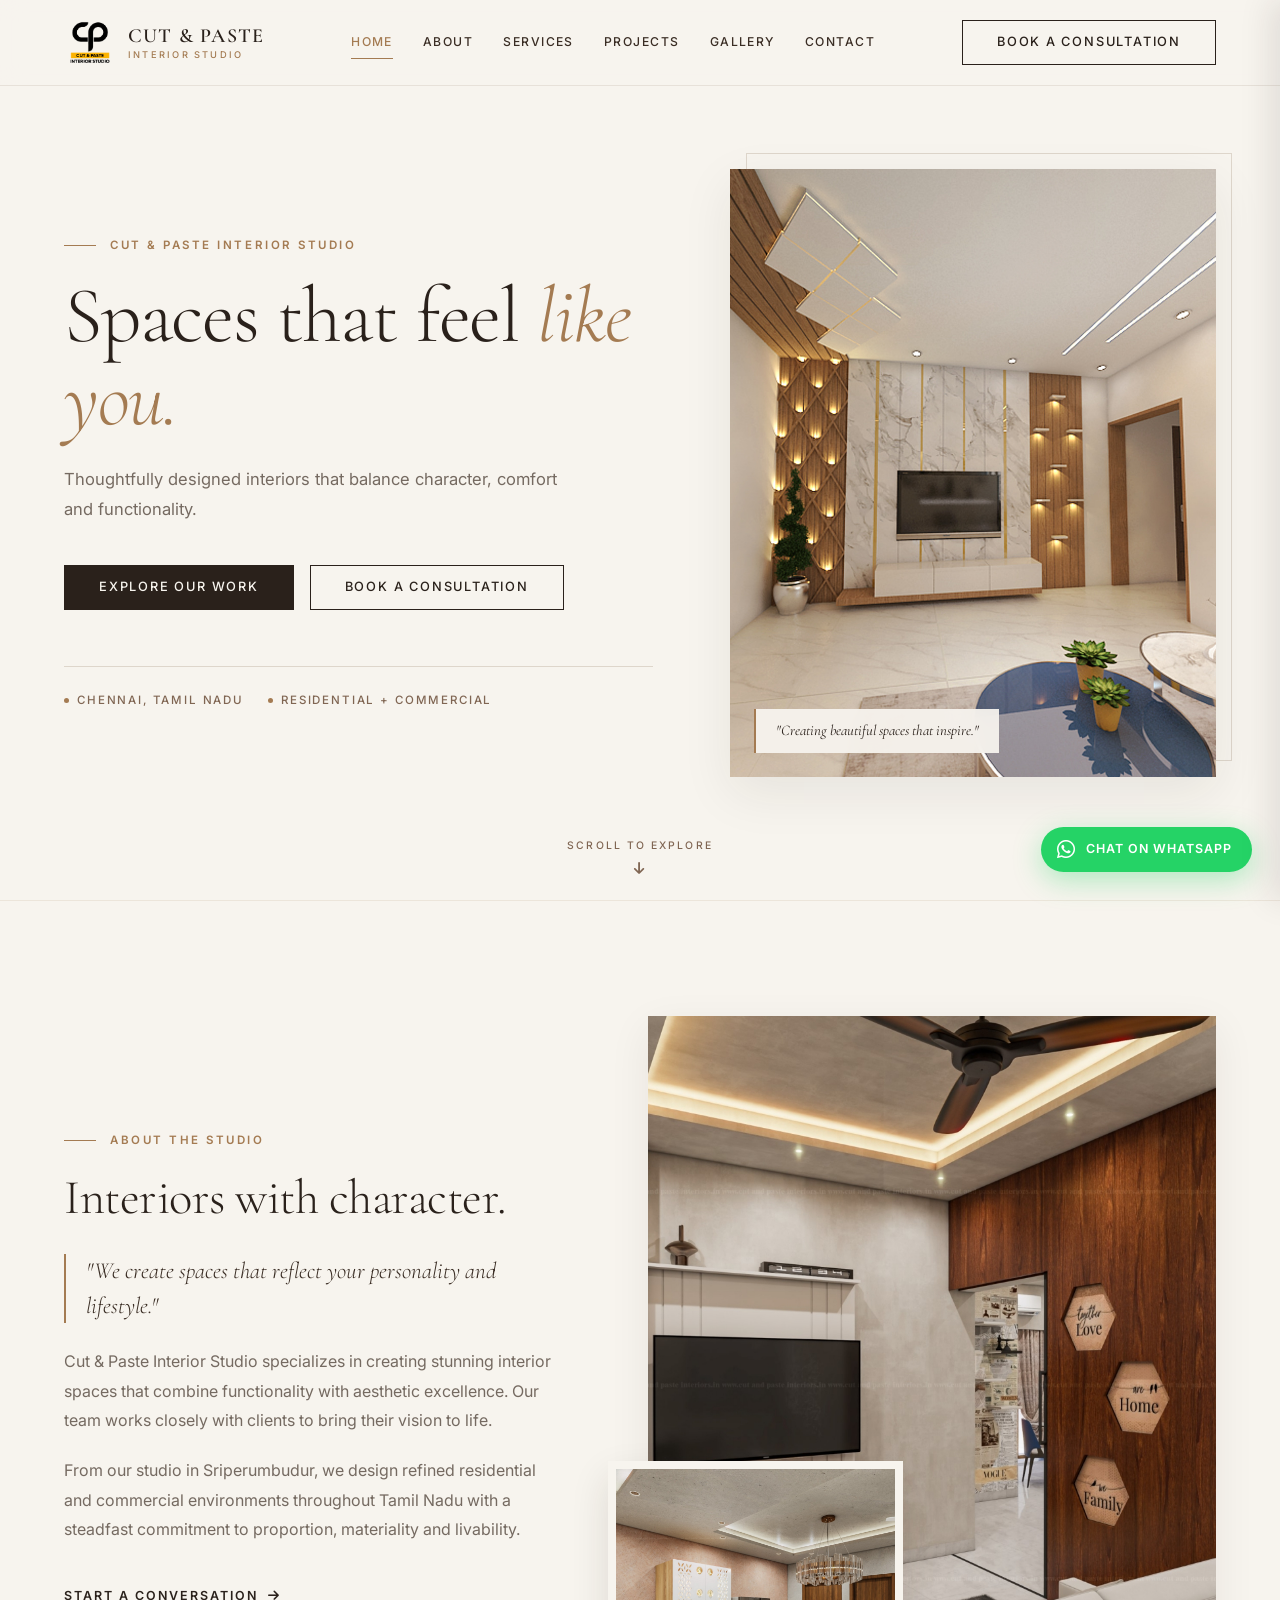
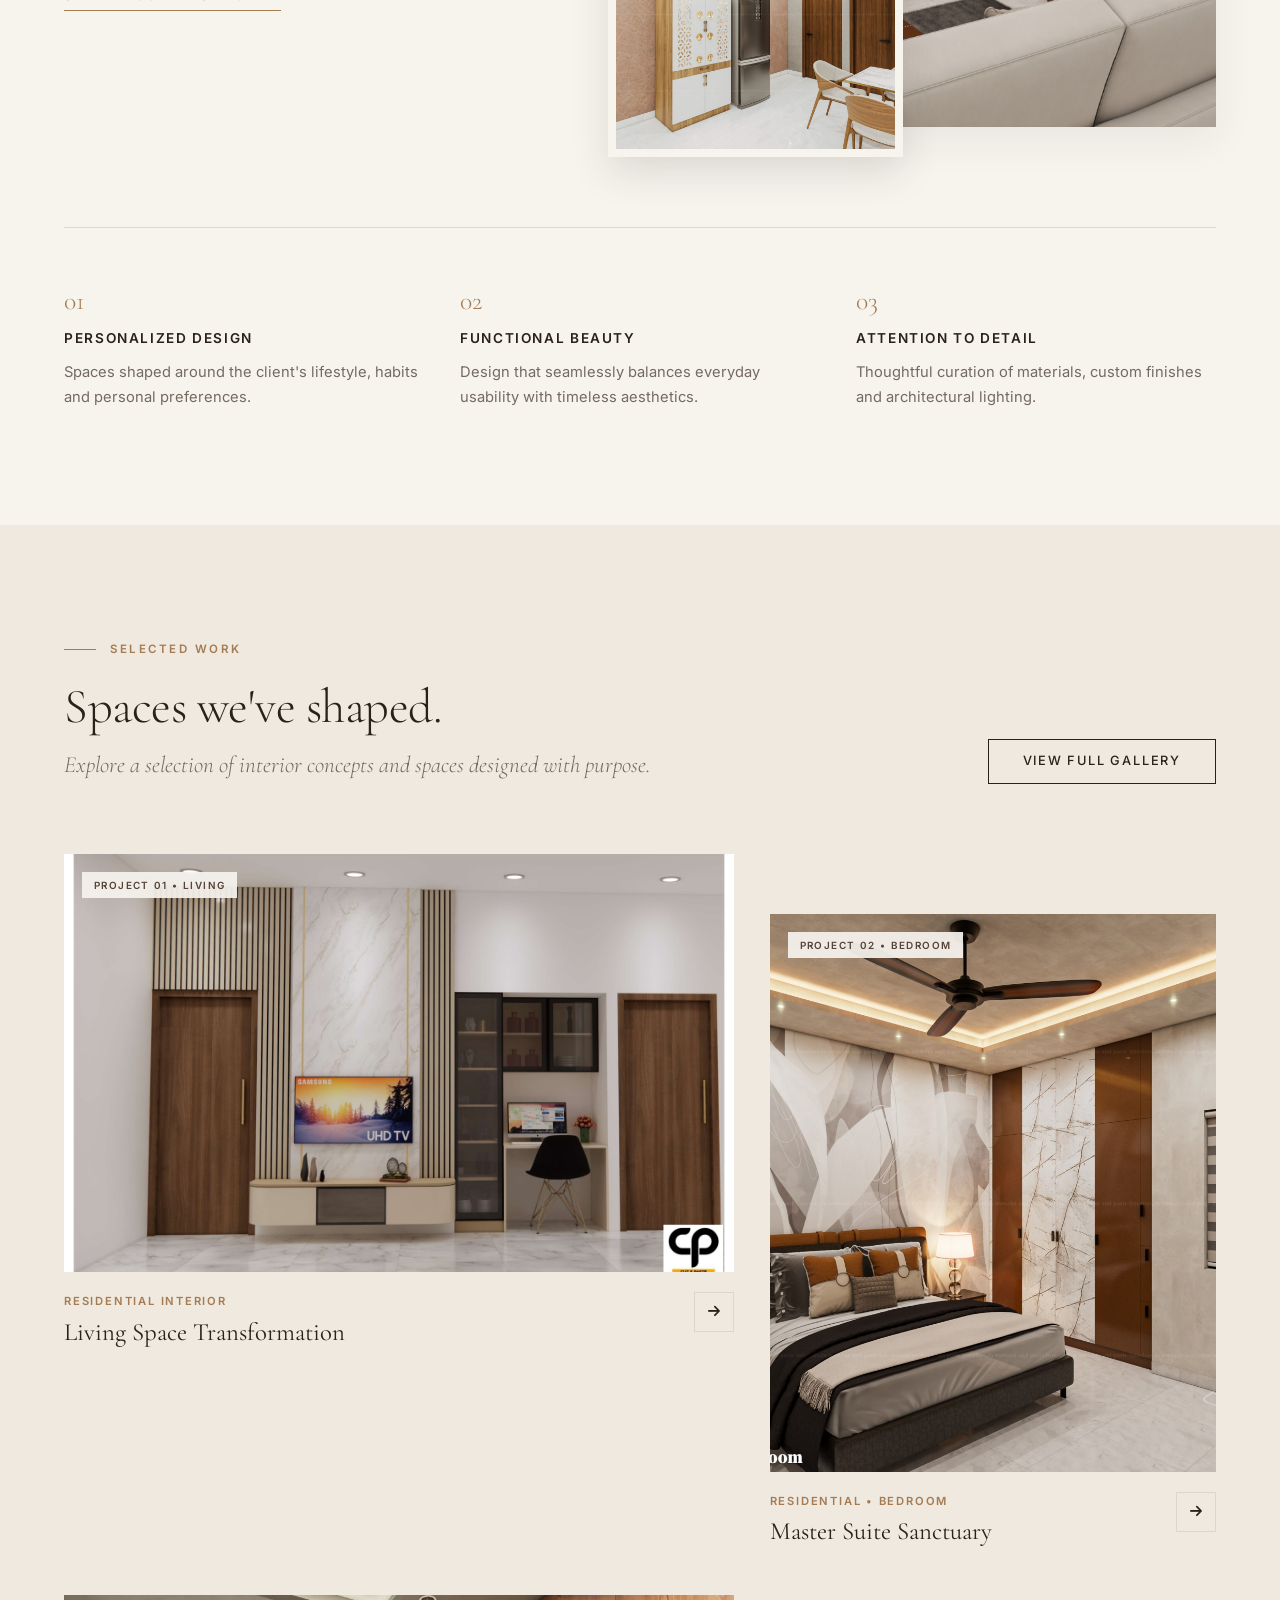
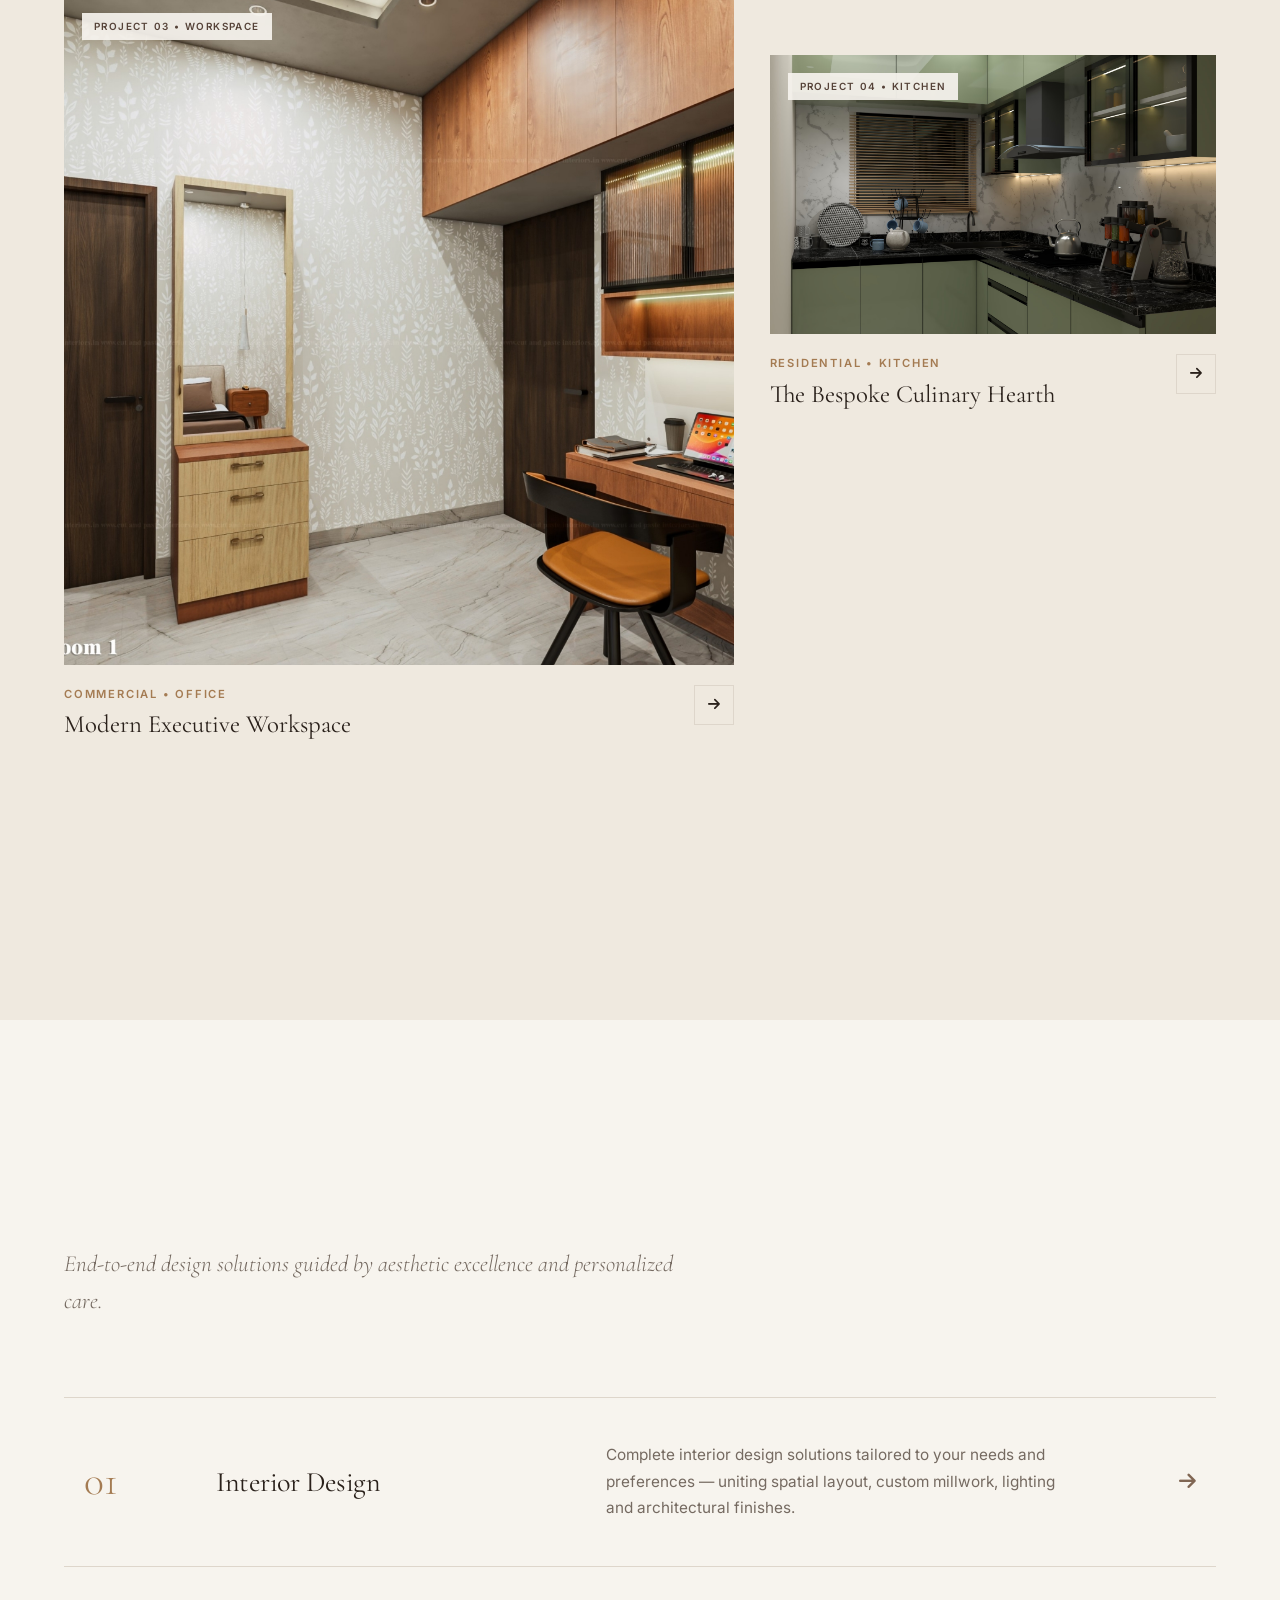
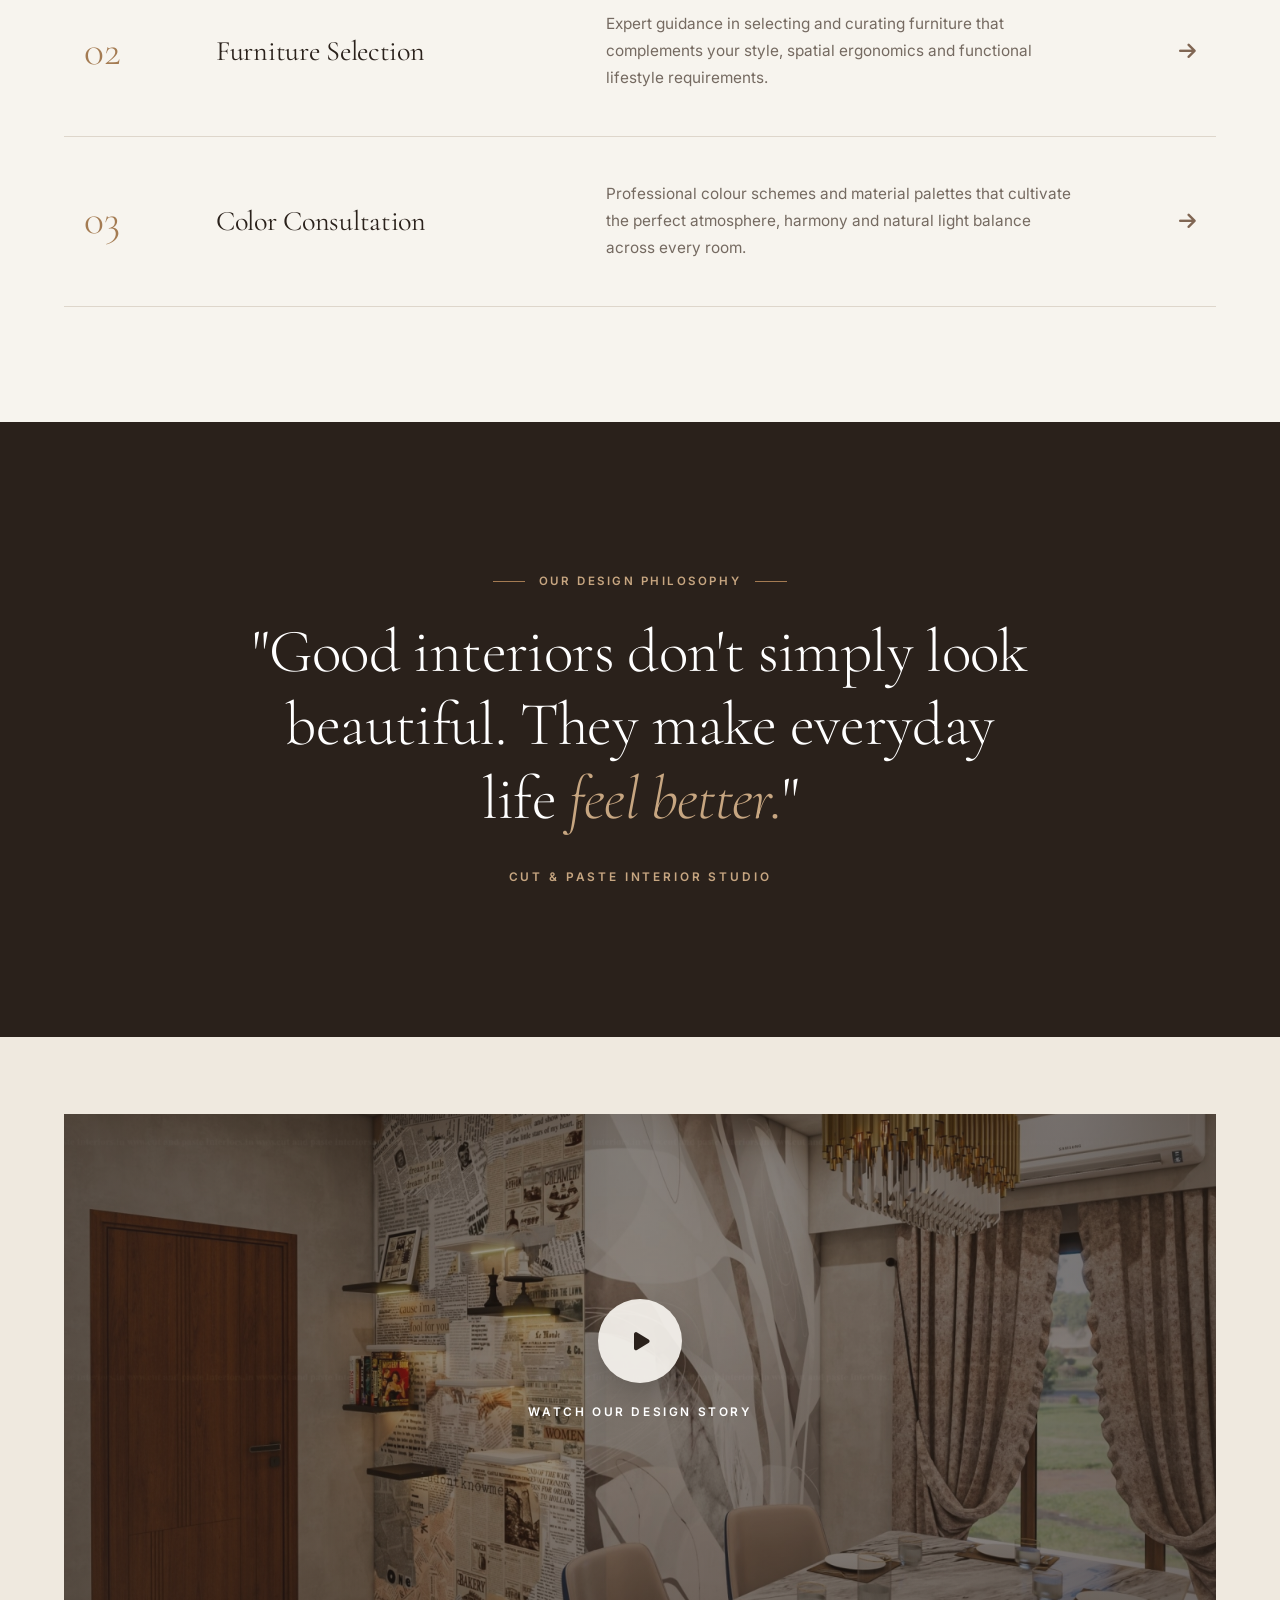
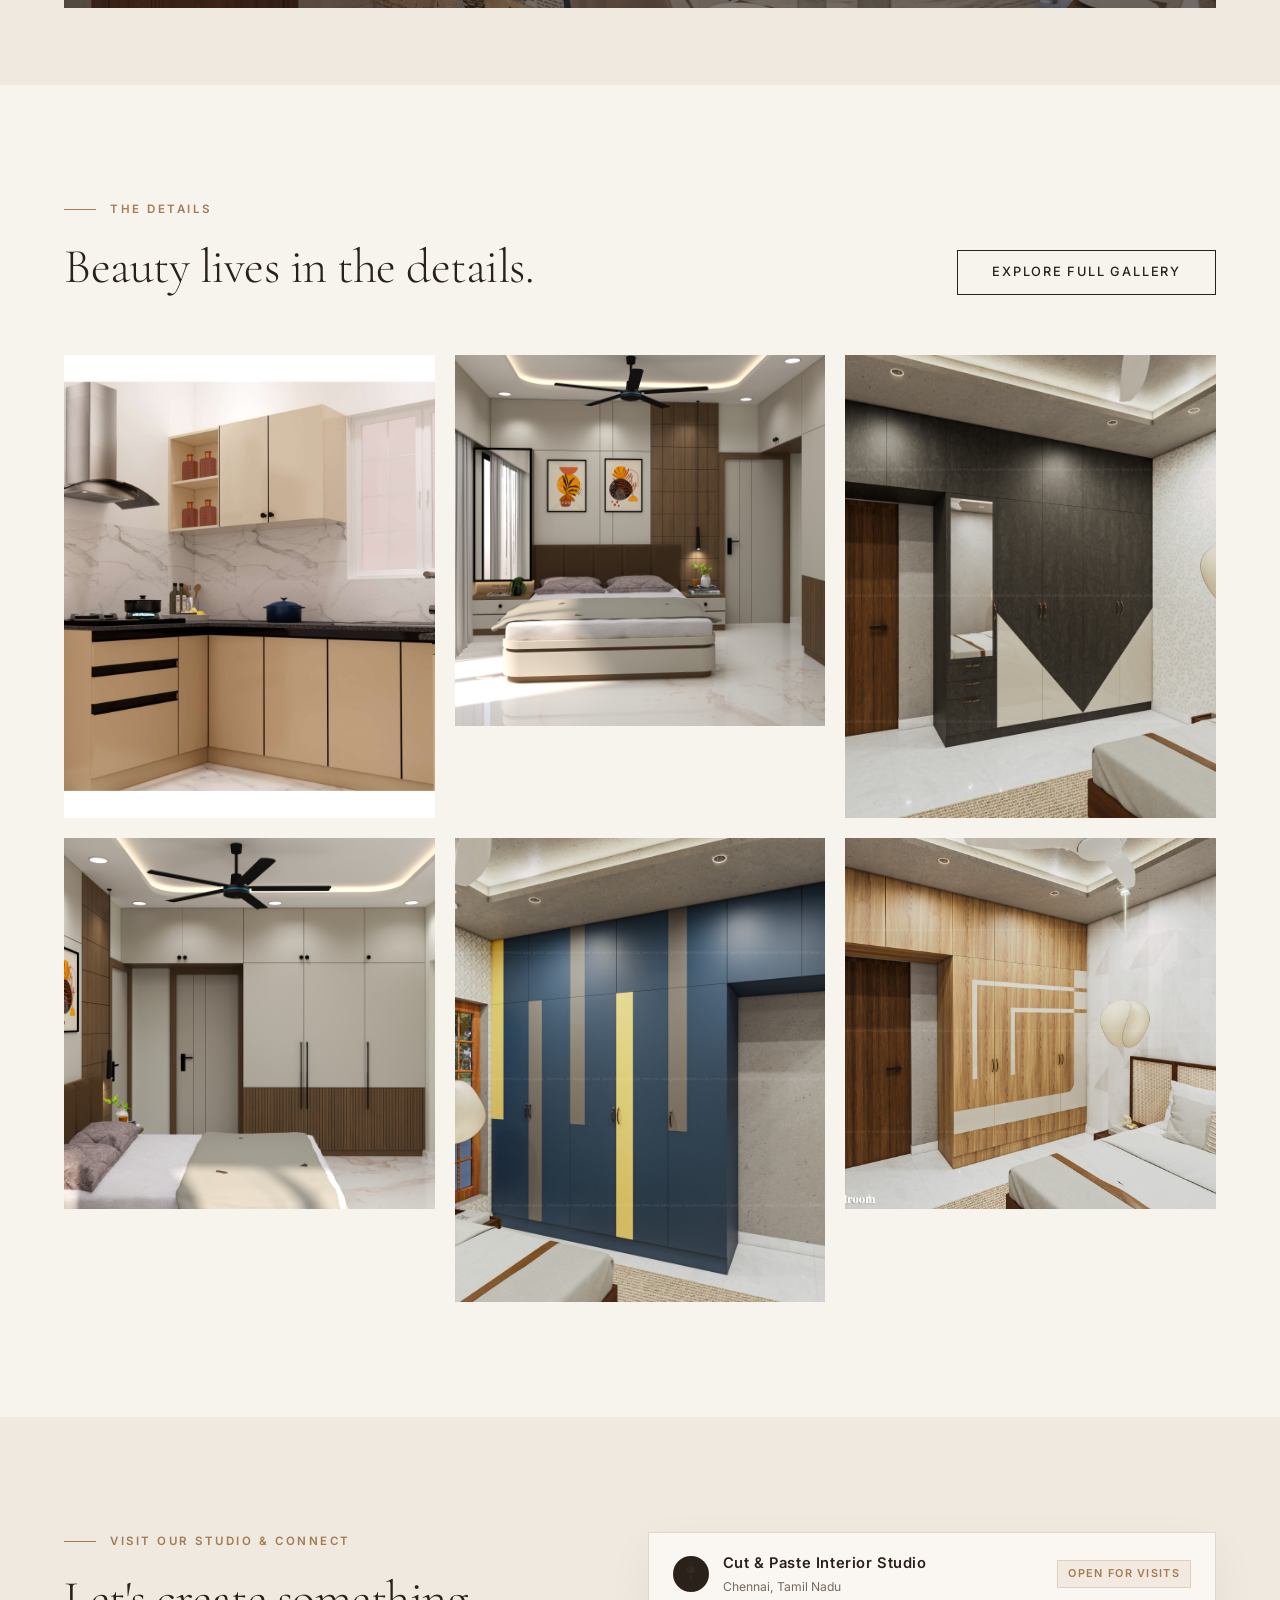
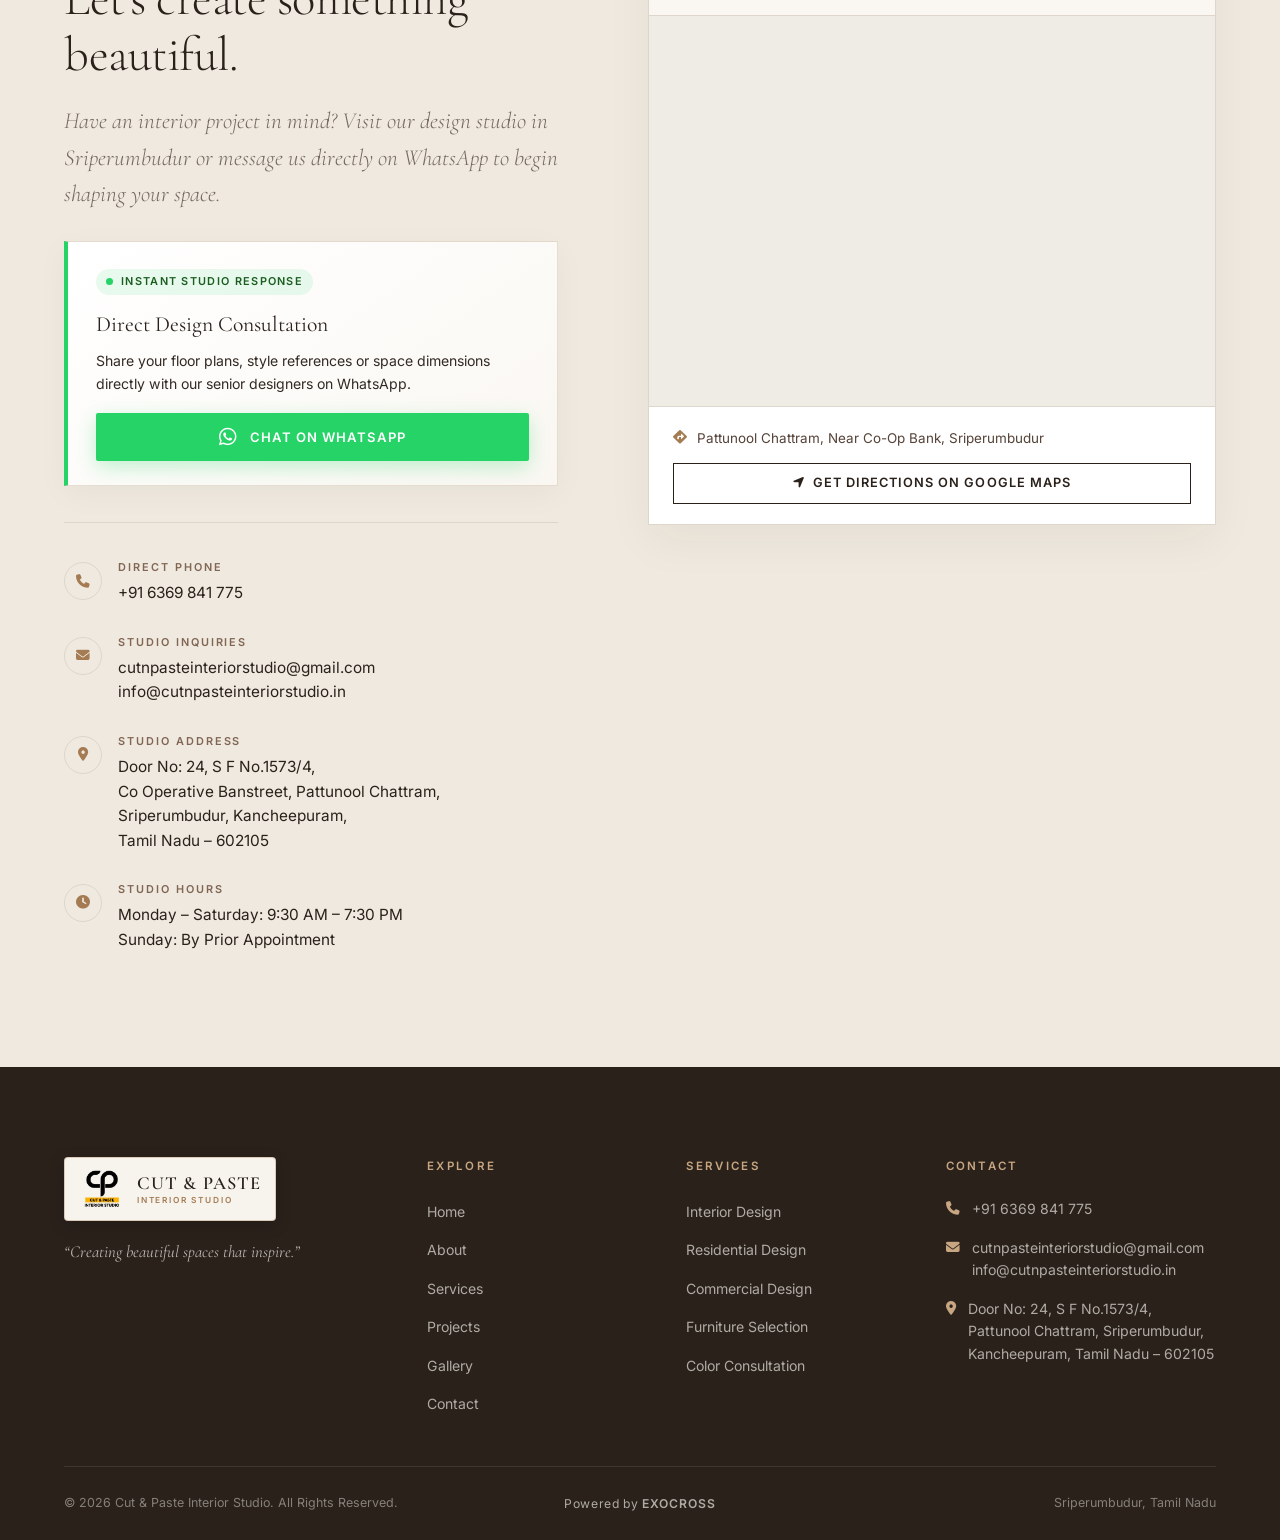
==== index.html @ 455374e7 "footer" ====
<!DOCTYPE html>
<html lang="en">
<head>
  <meta charset="UTF-8">
  <meta name="viewport" content="width=device-width, initial-scale=1.0">

  <!-- Primary SEO -->
  <title>Cut &amp; Paste Interior Studio | Interior Designers in Chennai</title>
  <meta name="description" content="Cut &amp; Paste Interior Studio creates thoughtful residential and commercial interiors in Chennai, and Tamil Nadu.">
  <meta name="keywords" content="interior designers Chennai, home interiors Tamil Nadu, residential interior design, commercial interior design, living room design, bedroom design, kitchen design, interior architecture studio">
  <link rel="canonical" href="https://cutnpasteinteriorstudio.in/">

  <!-- Open Graph / Social Sharing -->
  <meta property="og:type" content="website">
  <meta property="og:url" content="https://cutnpasteinteriorstudio.in/">
  <meta property="og:title" content="Cut &amp; Paste Interior Studio | Interior Designers in Chennai">
  <meta property="og:description" content="Cut &amp; Paste Interior Studio creates thoughtful residential and commercial interiors in Chennai,  and Tamil Nadu.">
  <meta property="og:image" content="https://cutnpasteinteriorstudio.in/images/Gallery/WhatsApp%20Image%202026-09-23%20at%2012.30.53%20PM.jpeg">
  <meta property="og:locale" content="en_IN">
  <meta name="twitter:card" content="summary_large_image">

  <!-- Favicon (Inline Vector SVG) -->
  <link rel="icon" href="data:image/svg+xml,<svg xmlns='http://www.w3.org/2000/svg' viewBox='0 0 100 100'><rect width='100' height='100' rx='4' fill='%232A211B'/><text y='.78em' font-size='68' x='18' font-family='Georgia,serif' fill='%23A47B52'>C</text></svg>">

  <!-- Google Fonts: Cormorant Garamond (Editorial Serif) & Inter (Modern Sans) -->
  <link rel="preconnect" href="https://fonts.googleapis.com">
  <link rel="preconnect" href="https://fonts.gstatic.com" crossorigin>
  <link href="https://fonts.googleapis.com/css2?family=Cormorant+Garamond:ital,wght@0,300;0,400;0,500;0,600;1,300;1,400&family=Inter:wght@300;400;500;600&display=swap" rel="stylesheet">

  <!-- Font Awesome Icons -->
  <link rel="stylesheet" href="https://cdnjs.cloudflare.com/ajax/libs/font-awesome/6.5.1/css/all.min.css" crossorigin="anonymous">

  <!-- Custom Design System Stylesheet -->
  <link rel="stylesheet" href="css/style.css">

  <!-- Verified Business Schema (JSON-LD) -->
  <script type="application/ld+json">
  {
    "@context": "https://schema.org",
    "@type": ["LocalBusiness", "HomeAndConstructionBusiness"],
    "name": "Cut & Paste Interior Studio",
    "description": "Cut & Paste Interior Studio creates thoughtful residential and commercial interiors in Sriperumbudur, Kancheepuram and Tamil Nadu.",
    "url": "https://cutnpasteinteriorstudio.in",
    "telephone": "+916369841775",
    "email": "cutnpasteinteriorstudio@gmail.com",
    "image": "https://cutnpasteinteriorstudio.in/images/logo.png",
    "address": {
      "@type": "PostalAddress",
      "streetAddress": "Door No: 24, S F No.1573/4, Co Operative Banstreet, Pattunool Chattram",
      "addressLocality": "Sriperumbudur",
      "addressRegion": "Tamil Nadu",
      "postalCode": "602105",
      "addressCountry": "IN"
    }
  }
  </script>
</head>
<body>

  <!-- ════════════════════════════════════
       ACCESSIBLE MOBILE MENU DRAWER
  ════════════════════════════════════ -->
  <div id="mobile-menu" class="mobile-menu" role="dialog" aria-modal="true" aria-label="Main Navigation Menu">
    <div class="mobile-menu-header">
      <a href="index.html" class="mobile-menu-brand" aria-label="Cut &amp; Paste Interior Studio Home">
        <img class="mobile-menu-logo" src="images/logo.png" alt="Cut &amp; Paste Interior Studio" width="44" height="44">
        <div class="brand-text">
          <span class="brand-name">CUT &amp; PASTE</span>
          <span class="brand-subtitle">Interior Studio</span>
        </div>
      </a>
      <button class="mobile-menu-close" id="mobile-menu-close" aria-label="Close navigation menu">
        <i class="fas fa-times" aria-hidden="true"></i>
      </button>
    </div>
    <nav aria-label="Mobile site navigation">
      <ul class="mobile-nav-list">
        <li><a href="#home" class="mobile-nav-link">Home</a></li>
        <li><a href="#about" class="mobile-nav-link">About</a></li>
        <li><a href="#services" class="mobile-nav-link">Services</a></li>
        <li><a href="#projects" class="mobile-nav-link">Projects</a></li>
        <li><a href="GalleryPage.html" class="mobile-nav-link">Gallery</a></li>
        <li><a href="#contact" class="mobile-nav-link">Contact</a></li>
      </ul>
    </nav>
    <div class="mobile-menu-footer">
      <a href="#contact" class="btn btn-primary" style="width: 100%;">Book a Consultation</a>
      <div class="mobile-menu-contact">
        <span>Direct Contact</span>
        <a href="tel:+916369841775">+91 6369 841 775</a>
        <a href="mailto:cutnpasteinteriorstudio@gmail.com">cutnpasteinteriorstudio@gmail.com</a>
      </div>
    </div>
  </div>

  <!-- ════════════════════════════════════
       HEADER NAVIGATION 
  ════════════════════════════════════ -->
  <header id="site-header" class="site-header is-transparent">
    <div class="container header-inner">

      <!-- Brand Identity -->
      <a href="index.html" class="header-brand" aria-label="Cut &amp; Paste Interior Studio Home">
        <img class="brand-logo" src="images/logo.png" alt="Cut &amp; Paste Interior Studio" width="52" height="52">
        <div class="brand-text">
          <span class="brand-name">CUT &amp; PASTE</span>
          <span class="brand-subtitle">Interior Studio</span>
        </div>
      </a>

      <!-- Desktop Navigation Menu -->
      <nav class="header-nav" aria-label="Primary navigation">
        <ul class="nav-list">
          <li><a href="#home" class="nav-link is-active">Home</a></li>
          <li><a href="#about" class="nav-link">About</a></li>
          <li><a href="#services" class="nav-link">Services</a></li>
          <li><a href="#projects" class="nav-link">Projects</a></li>
          <li><a href="GalleryPage.html" class="nav-link">Gallery</a></li>
          <li><a href="#contact" class="nav-link">Contact</a></li>
        </ul>
      </nav>

      <!-- Desktop Call to Action -->
      <a href="#contact" class="btn btn-outline header-action">Book a Consultation</a>

      <!-- Accessible Mobile Menu Toggle -->
      <button class="hamburger" id="hamburger" aria-label="Toggle navigation menu" aria-expanded="false">
        <span></span>
        <span></span>
        <span></span>
      </button>

    </div>
  </header>

  <main>

    <!-- ════════════════════════════════════
         1. HERO SECTION (EDITORIAL SPLIT)
    ════════════════════════════════════ -->
    <section id="home" class="section-hero" aria-label="Studio Introduction Hero">
      <div class="container">
        <div class="hero-grid">

          <!-- Left Column: Typography & Action -->
          <div class="hero-text-col">
            <div class="section-label fade-up">
              <span class="t-eyebrow">Cut &amp; Paste Interior Studio</span>
            </div>
            <h1 class="hero-heading fade-up delay-1">
              Spaces that feel <em>like you.</em>
            </h1>
            <p class="hero-lead fade-up delay-2">
              Thoughtfully designed interiors that balance character, comfort and functionality.
            </p>
            <div class="hero-actions fade-up delay-3">
              <a href="#projects" class="btn btn-primary">Explore Our Work</a>
              <a href="#contact" class="btn btn-outline">Book a Consultation</a>
            </div>
            <div class="hero-metadata fade-up delay-4">
              <div class="hero-metadata-item">Chennai, Tamil Nadu</div>
              <div class="hero-metadata-item">Residential + Commercial</div>
            </div>
          </div>

          <!-- Right Column: Architectural Visual Frame -->
          <div class="hero-visual-col fade-up delay-2">
            <div class="hero-image-frame">
              <img 
                src="images/Gallery/WhatsApp%20Image%202026-09-23%20at%2012.33.11%20PM.jpeg" 
                alt="Contemporary architectural living room interior by Cut &amp; Paste Interior Studio" 
                width="1440" 
                height="1080"
                loading="eager"
              >
              <div class="hero-image-badge">
                <p class="hero-image-badge-text">"Creating beautiful spaces that inspire."</p>
              </div>
            </div>
            <div class="hero-frame-accent" aria-hidden="true"></div>
          </div>

        </div>
      </div>

      <!-- Subtle Scroll Indicator -->
      <div class="hero-scroll-indicator" aria-hidden="true">
        <span>Scroll to Explore</span>
        <i class="fas fa-arrow-down hero-scroll-arrow"></i>
      </div>
    </section>

    <!-- ════════════════════════════════════
         2. ABOUT SECTION (EDITORIAL TWO-COLUMN)
    ════════════════════════════════════ -->
    <section id="about" class="section-about" aria-labelledby="about-heading">
      <div class="container">
        <div class="about-grid">

          <!-- Left Column: Story & Positioning -->
          <div class="about-intro-col">
            <div class="section-label fade-up">
              <span class="t-eyebrow">About the Studio</span>
            </div>
            <h2 id="about-heading" class="t-heading fade-up">Interiors with character.</h2>
            <blockquote class="about-editorial-quote fade-up delay-1">
              "We create spaces that reflect your personality and lifestyle."
            </blockquote>
            <p class="about-body-text fade-up delay-2">
              Cut &amp; Paste Interior Studio specializes in creating stunning interior spaces that combine functionality with aesthetic excellence. Our team works closely with clients to bring their vision to life.
            </p>
            <p class="about-body-text fade-up delay-3">
              From our studio in Sriperumbudur, we design refined residential and commercial environments throughout Tamil Nadu with a steadfast commitment to proportion, materiality and livability.
            </p>
            <div style="margin-top: 16px;" class="fade-up delay-4">
              <a href="#contact" class="btn-link-editorial">Start a Conversation <i class="fas fa-arrow-right" aria-hidden="true"></i></a>
            </div>
          </div>

          <!-- Right Column: Layered Architectural Visuals -->
          <div class="about-imagery-col fade-up delay-2">
            <img 
              class="about-image-primary" 
              src="images/Gallery/WhatsApp%20Image%202026-09-23%20at%2012.31.05%20PM.jpeg" 
              alt="Custom living room entertainment console and feature wall by Cut &amp; Paste Interior Studio" 
              width="1440" 
              height="1080"
              loading="lazy"
            >
            <img 
              class="about-image-secondary" 
              src="images/Gallery/WhatsApp%20Image%202026-09-23%20at%2012.32.57%20PM.jpeg" 
              alt="Bespoke pooja mandir wood craftsmanship and brass bell accents" 
              width="1440" 
              height="1080"
              loading="lazy"
            >
          </div>

        </div>

        <!-- Editorial Feature Strip -->
        <div class="about-features-strip">
          <div class="feature-strip-item fade-up">
            <span class="feature-strip-num">01</span>
            <h3 class="feature-strip-title">Personalized Design</h3>
            <p class="feature-strip-desc">Spaces shaped around the client's lifestyle, habits and personal preferences.</p>
          </div>
          <div class="feature-strip-item fade-up delay-1">
            <span class="feature-strip-num">02</span>
            <h3 class="feature-strip-title">Functional Beauty</h3>
            <p class="feature-strip-desc">Design that seamlessly balances everyday usability with timeless aesthetics.</p>
          </div>
          <div class="feature-strip-item fade-up delay-2">
            <span class="feature-strip-num">03</span>
            <h3 class="feature-strip-title">Attention to Detail</h3>
            <p class="feature-strip-desc">Thoughtful curation of materials, custom finishes and architectural lighting.</p>
          </div>
        </div>

      </div>
    </section>

    <!-- ════════════════════════════════════
         3. SELECTED PROJECTS (ASYMMETRIC GRID)
    ════════════════════════════════════ -->
    <section id="projects" class="section-projects" aria-labelledby="projects-heading">
      <div class="container">

        <div class="projects-header">
          <div class="projects-header-content">
            <div class="section-label fade-up">
              <span class="t-eyebrow">Selected Work</span>
            </div>
            <h2 id="projects-heading" class="t-heading fade-up">Spaces we've shaped.</h2>
            <p class="t-subheading fade-up delay-1">Explore a selection of interior concepts and spaces designed with purpose.</p>
          </div>
          <a href="GalleryPage.html" class="btn btn-outline fade-up">View Full Gallery</a>
        </div>

        <!-- Asymmetric 2-Column Editorial Grid -->
        <div class="projects-editorial-grid">

          <!-- Project 01 (Large Landscape) -->
          <article class="project-item fade-up">
            <a href="GalleryPage.html" class="project-card-visual" aria-label="View Contemporary Living Space Transformation">
              <img 
                src="images/Gallery/WhatsApp%20Image%202026-09-23%20at%2012.30.05%20PM.jpeg" 
                alt="Contemporary living room interior with TV console and study zone" 
                width="1584" 
                height="1224" 
                loading="lazy"
              >
              <div class="project-card-overlay" aria-hidden="true"></div>
              <span class="project-placeholder-tag">Project 01 &bull; Living</span>
            </a>
            <div class="project-card-meta">
              <div>
                <p class="project-category">Residential Interior</p>
                <h3 class="project-title">Living Space Transformation</h3>
              </div>
              <a href="GalleryPage.html" class="project-arrow" aria-label="View Project 01 Details">
                <i class="fas fa-arrow-right" aria-hidden="true"></i>
              </a>
            </div>
          </article>

          <!-- Project 02 (Portrait Staggered) -->
          <article class="project-item portrait staggered-down fade-up delay-1">
            <a href="GalleryPage.html" class="project-card-visual" aria-label="View Master Bedroom Suite Project">
              <img 
                src="images/Gallery/WhatsApp%20Image%202026-09-23%20at%2012.31.08%20PM.jpeg" 
                alt="Serene master bedroom suite with marble wardrobe and accent lighting" 
                width="1440" 
                height="1080" 
                loading="lazy"
              >
              <div class="project-card-overlay" aria-hidden="true"></div>
              <span class="project-placeholder-tag">Project 02 &bull; Bedroom</span>
            </a>
            <div class="project-card-meta">
              <div>
                <p class="project-category">Residential &bull; Bedroom</p>
                <h3 class="project-title">Master Suite Sanctuary</h3>
              </div>
              <a href="GalleryPage.html" class="project-arrow" aria-label="View Project 02 Details">
                <i class="fas fa-arrow-right" aria-hidden="true"></i>
              </a>
            </div>
          </article>

          <!-- Project 03 (Square) -->
          <article class="project-item square fade-up">
            <a href="GalleryPage.html" class="project-card-visual" aria-label="View Modern Executive Workspace Project">
              <img 
                src="images/Gallery/WhatsApp%20Image%202026-09-23%20at%2012.30.51%20PM.jpeg" 
                alt="Executive study and home office with integrated storage" 
                width="1440" 
                height="1080" 
                loading="lazy"
              >
              <div class="project-card-overlay" aria-hidden="true"></div>
              <span class="project-placeholder-tag">Project 03 &bull; Workspace</span>
            </a>
            <div class="project-card-meta">
              <div>
                <p class="project-category">Commercial &bull; Office</p>
                <h3 class="project-title">Modern Executive Workspace</h3>
              </div>
              <a href="GalleryPage.html" class="project-arrow" aria-label="View Project 03 Details">
                <i class="fas fa-arrow-right" aria-hidden="true"></i>
              </a>
            </div>
          </article>

          <!-- Project 04 (Landscape Staggered) -->
          <article class="project-item staggered-down fade-up delay-1">
            <a href="GalleryPage.html" class="project-card-visual" aria-label="View Culinary Kitchen Interior Project">
              <img 
                src="images/Gallery/WhatsApp%20Image%202026-09-23%20at%2012.31.00%20PM.jpeg" 
                alt="Bespoke modular kitchen in sage green with glass profile cabinetry" 
                width="3200" 
                height="3200" 
                loading="lazy"
              >
              <div class="project-card-overlay" aria-hidden="true"></div>
              <span class="project-placeholder-tag">Project 04 &bull; Kitchen</span>
            </a>
            <div class="project-card-meta">
              <div>
                <p class="project-category">Residential &bull; Kitchen</p>
                <h3 class="project-title">The Bespoke Culinary Hearth</h3>
              </div>
              <a href="GalleryPage.html" class="project-arrow" aria-label="View Project 04 Details">
                <i class="fas fa-arrow-right" aria-hidden="true"></i>
              </a>
            </div>
          </article>

        </div>

        <div class="projects-bottom-cta fade-up">
          <p class="t-meta" style="margin-bottom: 20px;">Curated portfolio concepts &bull; Ready for client presentation</p>
          <a href="GalleryPage.html" class="btn btn-primary">Browse All Projects</a>
        </div>

      </div>
    </section>

    <!-- ════════════════════════════════════
         4. SERVICES (HORIZONTAL EDITORIAL ROWS)
    ════════════════════════════════════ -->
    <section id="services" class="section-services" aria-labelledby="services-heading">
      <div class="container">

        <div class="services-header">
          <div class="section-label fade-up">
            <span class="t-eyebrow">Our Expertise</span>
          </div>
          <h2 id="services-heading" class="t-heading fade-up">Designed around the way you live.</h2>
          <p class="t-subheading fade-up delay-1">End-to-end design solutions guided by aesthetic excellence and personalized care.</p>
        </div>

        <!-- Horizontal Editorial Service Rows -->
        <div class="services-rows-container">

          <a href="#contact" class="service-row-item fade-up">
            <div class="service-row-num">01</div>
            <h3 class="service-row-title">Interior Design</h3>
            <p class="service-row-desc">Complete interior design solutions tailored to your needs and preferences &mdash; uniting spatial layout, custom millwork, lighting and architectural finishes.</p>
            <div class="service-row-arrow" aria-hidden="true">
              <i class="fas fa-arrow-right"></i>
            </div>
          </a>

          <a href="#contact" class="service-row-item fade-up delay-1">
            <div class="service-row-num">02</div>
            <h3 class="service-row-title">Furniture Selection</h3>
            <p class="service-row-desc">Expert guidance in selecting and curating furniture that complements your style, spatial ergonomics and functional lifestyle requirements.</p>
            <div class="service-row-arrow" aria-hidden="true">
              <i class="fas fa-arrow-right"></i>
            </div>
          </a>

          <a href="#contact" class="service-row-item fade-up delay-2">
            <div class="service-row-num">03</div>
            <h3 class="service-row-title">Color Consultation</h3>
            <p class="service-row-desc">Professional colour schemes and material palettes that cultivate the perfect atmosphere, harmony and natural light balance across every room.</p>
            <div class="service-row-arrow" aria-hidden="true">
              <i class="fas fa-arrow-right"></i>
            </div>
          </a>

        </div>

      </div>
    </section>

    <!-- ════════════════════════════════════
         5. DESIGN PHILOSOPHY (CONTRAST STATEMENT)
    ════════════════════════════════════ -->
    <section class="section-philosophy" aria-label="Studio Design Philosophy">
      <div class="philosophy-container">
        <div class="section-label centered fade-up" style="margin-bottom: 24px;">
          <span class="t-eyebrow t-eyebrow-light">Our Design Philosophy</span>
        </div>
        <blockquote class="philosophy-quote fade-up delay-1">
          "Good interiors don't simply look beautiful. They make everyday life <em>feel better.</em>"
        </blockquote>
        <p class="philosophy-attribution fade-up delay-2">Cut &amp; Paste Interior Studio</p>
      </div>
    </section>

    <!-- ════════════════════════════════════
         6. VIDEO / CINEMATIC STILL SECTION
    ════════════════════════════════════ -->
    <section class="section-video" aria-label="Studio Showcase Video">
      <div class="container">
        <!-- data-video-url connects directly to local MP4 project video or embed -->
        <div class="video-editorial-frame fade-up" id="video-frame" data-video-url="videos/Project-video/WhatsApp%20Video%202026-09-23%20at%2012.45.55%20PM.mp4" role="button" tabindex="0" aria-label="Watch our design story">
          <img 
            class="video-still-img" 
            src="images/Gallery/WhatsApp%20Image%202026-09-23%20at%2012.31.07%20PM.jpeg" 
            alt="Cut &amp; Paste Interior Studio Showcase Video" 
            width="1440" 
            height="1080"
            loading="lazy"
          >
          <div class="video-overlay-content" aria-hidden="true">
            <div class="video-play-button">
              <i class="fas fa-play"></i>
            </div>
            <span class="video-caption-label">Watch Our Design Story</span>
          </div>
        </div>
      </div>
    </section>

    <!-- ════════════════════════════════════
         7. GALLERY PREVIEW SECTION
    ════════════════════════════════════ -->
    <section class="section-gallery-preview" aria-labelledby="gallery-preview-heading">
      <div class="container">

        <div class="gallery-preview-header">
          <div>
            <div class="section-label fade-up">
              <span class="t-eyebrow">The Details</span>
            </div>
            <h2 id="gallery-preview-heading" class="t-heading fade-up">Beauty lives in the details.</h2>
          </div>
          <a href="GalleryPage.html" class="btn btn-outline fade-up">Explore Full Gallery</a>
        </div>

        <div class="gallery-preview-grid">
          <a href="GalleryPage.html" class="gallery-preview-item fade-up" aria-label="View modular kitchen detail">
            <img src="images/Gallery/WhatsApp%20Image%202026-09-23%20at%2012.30.14%20PM.jpeg" alt="Contemporary modular kitchen counter detail" width="1584" height="1224" loading="lazy">
            <div class="gallery-preview-overlay" aria-hidden="true"><i class="fas fa-expand gallery-preview-icon"></i></div>
          </a>
          <a href="GalleryPage.html" class="gallery-preview-item fade-up delay-1" aria-label="View bedroom interior design">
            <img src="images/Gallery/WhatsApp%20Image%202026-09-23%20at%2012.31.03%20PM.jpeg" alt="Modern bedroom suite interior design" width="3200" height="3200" loading="lazy">
            <div class="gallery-preview-overlay" aria-hidden="true"><i class="fas fa-expand gallery-preview-icon"></i></div>
          </a>
          <a href="GalleryPage.html" class="gallery-preview-item fade-up delay-2" aria-label="View custom wardrobe millwork">
            <img src="images/Gallery/WhatsApp%20Image%202026-09-23%20at%2012.32.24%20PM.jpeg" alt="Bespoke geometric wardrobe joinery" width="1440" height="1080" loading="lazy">
            <div class="gallery-preview-overlay" aria-hidden="true"><i class="fas fa-expand gallery-preview-icon"></i></div>
          </a>
          <a href="GalleryPage.html" class="gallery-preview-item fade-up" aria-label="View architectural fluted wood cabinetry">
            <img src="images/Gallery/WhatsApp%20Image%202026-09-23%20at%2012.31.01%20PM%20(1).jpeg" alt="Fluted wood wardrobe detail" width="3200" height="3200" loading="lazy">
            <div class="gallery-preview-overlay" aria-hidden="true"><i class="fas fa-expand gallery-preview-icon"></i></div>
          </a>
          <a href="GalleryPage.html" class="gallery-preview-item fade-up delay-1" aria-label="View children bedroom design">
            <img src="images/Gallery/WhatsApp%20Image%202026-09-23%20at%2012.33.27%20PM.jpeg" alt="Vibrant tonal children bedroom design" width="1440" height="1080" loading="lazy">
            <div class="gallery-preview-overlay" aria-hidden="true"><i class="fas fa-expand gallery-preview-icon"></i></div>
          </a>
          <a href="GalleryPage.html" class="gallery-preview-item fade-up delay-2" aria-label="View guest bedroom sanctuary">
            <img src="images/Gallery/WhatsApp%20Image%202026-09-23%20at%2012.33.38%20PM.jpeg" alt="Natural wood tone guest bedroom interior" width="1440" height="1080" loading="lazy">
            <div class="gallery-preview-overlay" aria-hidden="true"><i class="fas fa-expand gallery-preview-icon"></i></div>
          </a>
        </div>

      </div>
    </section>

    <!-- ════════════════════════════════════
         8. STUDIO LOCATION & CONTACT SECTION
    ════════════════════════════════════ -->
    <section id="contact" class="section-contact-home" aria-labelledby="contact-heading">
      <div class="container">
        <div class="contact-home-grid">

          <!-- Left: Studio Contact Details & Direct WhatsApp Action -->
          <div class="contact-info-col">
            <div class="section-label fade-up">
              <span class="t-eyebrow">Visit Our Studio &amp; Connect</span>
            </div>
            <h2 id="contact-heading" class="t-heading fade-up">Let's create something beautiful.</h2>
            <p class="t-subheading fade-up delay-1">Have an interior project in mind? Visit our design studio in Sriperumbudur or message us directly on WhatsApp to begin shaping your space.</p>

            <!-- Prominent WhatsApp Action Card -->
            <div class="whatsapp-action-card fade-up delay-2">
              <div class="whatsapp-card-content">
                <div class="whatsapp-badge-pill">
                  <span class="status-pulse-dot" aria-hidden="true"></span>
                  <span>Instant Studio Response</span>
                </div>
                <h3 class="whatsapp-card-title">Direct Design Consultation</h3>
                <p class="whatsapp-card-desc">Share your floor plans, style references or space dimensions directly with our senior designers on WhatsApp.</p>
                <a 
                  href="https://wa.me/916369841775?text=Hello%20Cut%20%26%20Paste%20Interior%20Studio%2C%20I%20would%20like%20to%20discuss%20an%20interior%20project." 
                  class="btn btn-whatsapp-action" 
                  target="_blank" 
                  rel="noopener noreferrer"
                  aria-label="Chat directly on WhatsApp with Cut &amp; Paste Interior Studio"
                >
                  <i class="fab fa-whatsapp" aria-hidden="true"></i>
                  <span>Chat on WhatsApp</span>
                </a>
              </div>
            </div>

            <!-- Structured Studio Details Grid -->
            <div class="contact-info-list fade-up delay-3">
              <div class="contact-info-row">
                <div class="contact-info-icon" aria-hidden="true"><i class="fas fa-phone"></i></div>
                <div>
                  <p class="contact-info-label">Direct Phone</p>
                  <p class="contact-info-value">
                    <a href="tel:+916369841775">+91 6369 841 775</a>
                  </p>
                </div>
              </div>

              <div class="contact-info-row">
                <div class="contact-info-icon" aria-hidden="true"><i class="fas fa-envelope"></i></div>
                <div>
                  <p class="contact-info-label">Studio Inquiries</p>
                  <p class="contact-info-value">
                    <a href="mailto:cutnpasteinteriorstudio@gmail.com">cutnpasteinteriorstudio@gmail.com</a><br>
                    <a href="mailto:info@cutnpasteinteriorstudio.in">info@cutnpasteinteriorstudio.in</a>
                  </p>
                </div>
              </div>

              <div class="contact-info-row">
                <div class="contact-info-icon" aria-hidden="true"><i class="fas fa-location-dot"></i></div>
                <div>
                  <p class="contact-info-label">Studio Address</p>
                  <p class="contact-info-value">
                    Door No: 24, S F No.1573/4,<br>
                    Co Operative Banstreet, Pattunool Chattram,<br>
                    Sriperumbudur, Kancheepuram,<br>
                    Tamil Nadu &ndash; 602105
                  </p>
                </div>
              </div>

              <div class="contact-info-row">
                <div class="contact-info-icon" aria-hidden="true"><i class="fas fa-clock"></i></div>
                <div>
                  <p class="contact-info-label">Studio Hours</p>
                  <p class="contact-info-value">
                    Monday &ndash; Saturday: 9:30 AM &ndash; 7:30 PM<br>
                    Sunday: By Prior Appointment
                  </p>
                </div>
              </div>
            </div>
          </div>

          <!-- Right: Visible Studio Location Map Card -->
          <div class="studio-map-col fade-up delay-2">
            <div class="studio-map-card">
              <div class="studio-map-header">
                <div class="studio-map-header-info">
                  <div class="studio-map-pin" aria-hidden="true"><i class="fas fa-map-pin"></i></div>
                  <div>
                    <h3 class="studio-map-title">Cut &amp; Paste Interior Studio</h3>
                    <p class="studio-map-sub">Chennai, Tamil Nadu</p>
                  </div>
                </div>
                <span class="studio-map-badge">Open for Visits</span>
              </div>

              <div class="studio-map-frame">
                <iframe 
                  title="Cut &amp; Paste Interior Studio Location Map"
                  src="https://maps.google.com/maps?q=Door%20No%3A%2024%2C%20S%20F%20No.1573%2F4%2C%20Co%20Operative%20Banstreet%2C%20Pattunool%20Chattram%2C%20Sriperumbudur%2C%20Tamil%20Nadu%20602105&amp;t=&amp;z=15&amp;ie=UTF8&amp;iwloc=&amp;output=embed"
                  loading="lazy" 
                  allowfullscreen="" 
                  referrerpolicy="no-referrer-when-downgrade"
                  class="studio-map-iframe"
                ></iframe>
              </div>

              <div class="studio-map-footer">
                <div class="studio-map-address-brief">
                  <i class="fas fa-diamond-turn-right" aria-hidden="true"></i>
                  <span>Pattunool Chattram, Near Co-Op Bank, Sriperumbudur</span>
                </div>
                <a 
                  href="https://maps.google.com/?q=Door+No+24+SF+No+1573+4+Co+Operative+Bank+Street+Pattunool+Chattram+Sriperumbudur+Tamil+Nadu+602105" 
                  target="_blank" 
                  rel="noopener noreferrer" 
                  class="btn btn-outline studio-directions-btn"
                  aria-label="Open Cut &amp; Paste Interior Studio directions on Google Maps"
                >
                  <i class="fas fa-location-arrow" aria-hidden="true"></i>
                  <span>Get Directions on Google Maps</span>
                </a>
              </div>
            </div>
          </div>

        </div>
      </div>
    </section>

  </main>

  <!-- ════════════════════════════════════
       FLOATING WHATSAPP BUTTON
  ════════════════════════════════════ -->
  <a href="https://wa.me/916369841775" class="floating-whatsapp" target="_blank" rel="noopener noreferrer" aria-label="Chat directly on WhatsApp with Cut &amp; Paste Interior Studio">
    <i class="fab fa-whatsapp" aria-hidden="true"></i>
    <span>Chat on WhatsApp</span>
  </a>

  <!-- ════════════════════════════════════
       10. FOOTER (DEEP ESPRESSO)
  ════════════════════════════════════ -->
  <footer class="site-footer" aria-label="Site Footer">
    <div class="container">

      <div class="footer-grid">

        <!-- Column 1: Studio Identity -->
        <div class="footer-brand">
          <a href="index.html" class="footer-brand-badge" aria-label="Cut &amp; Paste Interior Studio Home">
            <img class="footer-logo" src="images/logo.png" alt="Cut &amp; Paste Interior Studio" width="46" height="46">
            <div class="footer-brand-text">
              <span class="footer-brand-name">CUT &amp; PASTE</span>
              <span class="footer-brand-subtitle">Interior Studio</span>
            </div>
          </a>
          <p class="footer-tagline">&ldquo;Creating beautiful spaces that inspire.&rdquo;</p>
        </div>

        <!-- Column 2: Navigation -->
        <div class="footer-col">
          <p class="footer-col-title">Explore</p>
          <ul class="footer-links-list">
            <li><a href="#home" class="footer-link">Home</a></li>
            <li><a href="#about" class="footer-link">About</a></li>
            <li><a href="#services" class="footer-link">Services</a></li>
            <li><a href="#projects" class="footer-link">Projects</a></li>
            <li><a href="GalleryPage.html" class="footer-link">Gallery</a></li>
            <li><a href="#contact" class="footer-link">Contact</a></li>
          </ul>
        </div>

        <!-- Column 3: Services -->
        <div>
          <p class="footer-col-title">Services</p>
          <ul class="footer-links-list">
            <li><a href="#services" class="footer-link">Interior Design</a></li>
            <li><a href="#services" class="footer-link">Residential Design</a></li>
            <li><a href="#services" class="footer-link">Commercial Design</a></li>
            <li><a href="#services" class="footer-link">Furniture Selection</a></li>
            <li><a href="#services" class="footer-link">Color Consultation</a></li>
          </ul>
        </div>

        <!-- Column 4: Contact Info -->
        <div>
          <p class="footer-col-title">Contact</p>
          <div class="footer-contact-item">
            <i class="fas fa-phone" aria-hidden="true"></i>
            <div><a href="tel:+916369841775">+91 6369 841 775</a></div>
          </div>
          <div class="footer-contact-item">
            <i class="fas fa-envelope" aria-hidden="true"></i>
            <div>
              <a href="mailto:cutnpasteinteriorstudio@gmail.com">cutnpasteinteriorstudio@gmail.com</a><br>
              <a href="mailto:info@cutnpasteinteriorstudio.in">info@cutnpasteinteriorstudio.in</a>
            </div>
          </div>
          <div class="footer-contact-item">
            <i class="fas fa-location-dot" aria-hidden="true"></i>
            <div>
              Door No: 24, S F No.1573/4,<br>
              Pattunool Chattram, Sriperumbudur,<br>
              Kancheepuram, Tamil Nadu &ndash; 602105
            </div>
          </div>
        </div>

      </div>

      <div class="footer-bottom">
        <p>&copy; 2026 Cut &amp; Paste Interior Studio. All Rights Reserved.</p>
        <p class="footer-powered">Powered by <a href="https://www.exocross.com" target="_blank" rel="noopener noreferrer">EXOCROSS</a></p>
        <p>Sriperumbudur, Tamil Nadu</p>
      </div>

    </div>
  </footer>

  <!-- Modular Interactive JavaScript -->
  <script src="js/main.js" defer></script>
</body>
</html>
---- css/style.css ----
/* ==========================================================================
   CUT & PASTE INTERIOR STUDIO
   Premium Light-Theme Architectural Editorial Design System
   ========================================================================== */

/* ─── 1. DESIGN TOKENS & CSS VARIABLES ─── */
:root {
  /* Warm Architectural Editorial Palette */
  --color-bg:           #F7F4EE;  /* Warm Ivory main background */
  --color-bg-soft:      #EFE9DF;  /* Soft Beige surface/secondary sections */
  --color-white:        #FFFFFF;  /* Pure White for cards/fields */
  --color-brown-900:    #2A211B;  /* Deep Espresso for contrast sections & footer */
  --color-brown-800:    #3A2D24;  /* Dark Espresso text/headings */
  --color-brown-700:    #554238;  /* Sub-headings */
  --color-brown-500:    #806653;  /* Muted accents / borders */
  --color-bronze:       #A47B52;  /* Muted Bronze primary accent */
  --color-bronze-light: #C7A681;  /* Soft Bronze highlight */
  --color-text:         #332A24;  /* Primary body text */
  --color-text-muted:   #756A61;  /* Muted editorial copy */
  --color-border:       #DED6CB;  /* Subtle architectural dividers */
  --color-border-light: #ECE5DA;  /* Very soft surface border */
  --color-overlay-dark: rgba(42, 33, 27, 0.45);

  /* Typography */
  --font-serif: 'Cormorant Garamond', Georgia, 'Times New Roman', serif;
  --font-sans:  'Inter', -apple-system, BlinkMacSystemFont, 'Segoe UI', Roboto, Helvetica, Arial, sans-serif;

  /* Layout Spacing */
  --section-py:    clamp(80px, 9vw, 130px);
  --section-py-sm: clamp(60px, 6vw, 90px);
  --container-max: 1320px;
  --container-pad: clamp(20px, 5vw, 64px);
  --header-h:      86px;

  /* Transitions & Animation */
  --ease:          cubic-bezier(0.25, 1, 0.5, 1);
  --transition-sm: 0.25s var(--ease);
  --transition:    0.45s var(--ease);
  --transition-lg: 0.75s var(--ease);
}

/* ─── 2. RESET & BASE ELEMENTS ─── */
*,
*::before,
*::after {
  box-sizing: border-box;
  margin: 0;
  padding: 0;
}

html {
  scroll-behavior: smooth;
  font-size: 16px;
  -webkit-text-size-adjust: 100%;
  background-color: var(--color-bg);
}

body {
  font-family: var(--font-sans);
  font-weight: 400;
  color: var(--color-text);
  background-color: var(--color-bg);
  line-height: 1.65;
  overflow-x: hidden;
  -webkit-font-smoothing: antialiased;
  -moz-osx-font-smoothing: grayscale;
}

section[id] {
  scroll-margin-top: calc(var(--header-h) + 20px);
}

img {
  display: block;
  max-width: 100%;
  height: auto;
  object-fit: cover;
}

a {
  color: inherit;
  text-decoration: none;
  transition: color var(--transition-sm), opacity var(--transition-sm);
}

ul, ol {
  list-style: none;
}

button {
  border: none;
  background: none;
  font-family: inherit;
  cursor: pointer;
}

input, select, textarea {
  font-family: inherit;
  color: inherit;
}

/* ─── 3. UTILITY CLASSES & CONTAINERS ─── */
.container {
  width: 100%;
  max-width: var(--container-max);
  margin-inline: auto;
  padding-inline: var(--container-pad);
}

.visually-hidden {
  position: absolute;
  width: 1px;
  height: 1px;
  padding: 0;
  margin: -1px;
  overflow: hidden;
  clip: rect(0, 0, 0, 0);
  white-space: nowrap;
  border: 0;
}

/* Section Labels / Eyebrows */
.section-label {
  display: flex;
  align-items: center;
  gap: 14px;
  margin-bottom: 20px;
}

.section-label::before {
  content: '';
  display: block;
  width: 32px;
  height: 1px;
  background-color: var(--color-bronze);
  flex-shrink: 0;
}

.section-label.centered {
  justify-content: center;
}

.section-label.centered::after {
  content: '';
  display: block;
  width: 32px;
  height: 1px;
  background-color: var(--color-bronze);
  flex-shrink: 0;
}

.t-eyebrow {
  font-family: var(--font-sans);
  font-size: 0.72rem;
  font-weight: 600;
  letter-spacing: 0.22em;
  text-transform: uppercase;
  color: var(--color-bronze);
}

.t-eyebrow-light {
  color: var(--color-bronze-light);
}

/* ─── 4. TYPOGRAPHY SYSTEM ─── */
.t-display {
  font-family: var(--font-serif);
  font-size: clamp(2.8rem, 6.2vw, 5.8rem);
  font-weight: 300;
  line-height: 1.05;
  color: var(--color-brown-900);
  letter-spacing: -0.01em;
}

.t-heading {
  font-family: var(--font-serif);
  font-size: clamp(2rem, 3.8vw, 3.5rem);
  font-weight: 300;
  line-height: 1.15;
  color: var(--color-brown-900);
  letter-spacing: -0.01em;
}

.t-subheading {
  font-family: var(--font-serif);
  font-size: clamp(1.15rem, 1.8vw, 1.45rem);
  font-weight: 300;
  font-style: italic;
  color: var(--color-text-muted);
  line-height: 1.6;
}

.t-body {
  font-family: var(--font-sans);
  font-size: 1rem;
  line-height: 1.8;
  color: var(--color-text-muted);
  font-weight: 400;
}

.t-body-lg {
  font-family: var(--font-sans);
  font-size: 1.1rem;
  line-height: 1.85;
  color: var(--color-text-muted);
}

.t-meta {
  font-family: var(--font-sans);
  font-size: 0.75rem;
  font-weight: 500;
  letter-spacing: 0.15em;
  text-transform: uppercase;
  color: var(--color-brown-500);
}

/* ─── 5. EDITORIAL BUTTONS & CTAs ─── */
.btn {
  display: inline-flex;
  align-items: center;
  justify-content: center;
  gap: 12px;
  padding: 15px 34px;
  font-family: var(--font-sans);
  font-size: 0.8rem;
  font-weight: 500;
  letter-spacing: 0.14em;
  text-transform: uppercase;
  border-radius: 0px;
  transition: var(--transition-sm);
  cursor: pointer;
  text-decoration: none;
  white-space: nowrap;
  line-height: 1;
}

.btn-primary,
.btn-dark {
  background-color: var(--color-brown-900);
  color: var(--color-bg);
  border: 1px solid var(--color-brown-900);
}
.btn-primary:hover,
.btn-dark:hover {
  background-color: var(--color-brown-700);
  border-color: var(--color-brown-700);
  color: #fff;
  transform: translateY(-2px);
}

.btn-outline {
  background-color: transparent;
  color: var(--color-brown-900);
  border: 1px solid var(--color-brown-900);
}
.btn-outline:hover {
  background-color: var(--color-brown-900);
  color: var(--color-bg);
  transform: translateY(-2px);
}

.btn-outline-light {
  background-color: transparent;
  color: var(--color-bg);
  border: 1px solid rgba(247, 244, 238, 0.45);
}
.btn-outline-light:hover {
  background-color: var(--color-bg);
  color: var(--color-brown-900);
  border-color: var(--color-bg);
  transform: translateY(-2px);
}

.btn-bronze {
  background-color: var(--color-bronze);
  color: #fff;
  border: 1px solid var(--color-bronze);
}
.btn-bronze:hover {
  background-color: #8c6742;
  border-color: #8c6742;
  color: #fff;
  transform: translateY(-2px);
}

.btn-link-editorial {
  display: inline-flex;
  align-items: center;
  gap: 10px;
  font-family: var(--font-sans);
  font-size: 0.78rem;
  font-weight: 600;
  letter-spacing: 0.16em;
  text-transform: uppercase;
  color: var(--color-brown-900);
  padding-bottom: 4px;
  border-bottom: 1px solid var(--color-bronze);
  transition: gap var(--transition-sm), color var(--transition-sm), border-color var(--transition-sm);
}
.btn-link-editorial:hover {
  color: var(--color-bronze);
  border-color: var(--color-brown-900);
  gap: 16px;
}

/* ─── 6. HEADER & NAVIGATION ─── */
.site-header {
  position: fixed;
  top: 0;
  left: 0;
  right: 0;
  z-index: 1000;
  height: var(--header-h);
  transition: background-color var(--transition), border-color var(--transition), height var(--transition), box-shadow var(--transition), padding var(--transition);
  border-bottom: 1px solid transparent;
}

.site-header.is-transparent {
  background-color: rgba(247, 244, 238, 0.92);
  backdrop-filter: blur(12px);
  -webkit-backdrop-filter: blur(12px);
  border-bottom-color: rgba(222, 214, 203, 0.6);
}

.site-header.is-scrolled {
  background-color: rgba(247, 244, 238, 0.98);
  backdrop-filter: blur(16px);
  -webkit-backdrop-filter: blur(16px);
  height: 74px;
  border-bottom-color: var(--color-border);
  box-shadow: 0 4px 20px rgba(42, 33, 27, 0.05);
}

.header-inner {
  display: flex;
  align-items: center;
  justify-content: space-between;
  height: 100%;
  gap: 24px;
}

/* Brand Logo */
.header-brand {
  display: flex;
  align-items: center;
  gap: 12px;
  text-decoration: none;
  flex-shrink: 0;
  transition: opacity var(--transition-sm), transform var(--transition-sm);
}

.header-brand:hover {
  opacity: 0.9;
}

.brand-logo {
  height: 52px;
  width: auto;
  max-width: 100%;
  aspect-ratio: 1 / 1;
  object-fit: contain;
  transition: height var(--transition), transform var(--transition);
  display: block;
}

.site-header.is-scrolled .brand-logo {
  height: 46px;
}

.brand-text {
  display: flex;
  flex-direction: column;
  line-height: 1.1;
}

.brand-name {
  font-family: var(--font-serif);
  font-size: 1.25rem;
  font-weight: 600;
  letter-spacing: 0.06em;
  color: var(--color-brown-900);
  white-space: nowrap;
  transition: font-size var(--transition);
}

.brand-subtitle {
  font-family: var(--font-sans);
  font-size: 0.58rem;
  font-weight: 500;
  letter-spacing: 0.24em;
  text-transform: uppercase;
  color: var(--color-bronze);
  margin-top: 3px;
  white-space: nowrap;
}

/* Desktop Nav */
.header-nav {
  display: flex;
  align-items: center;
}

.nav-list {
  display: flex;
  align-items: center;
  gap: 6px;
}

.nav-link {
  display: block;
  font-family: var(--font-sans);
  font-size: 0.76rem;
  font-weight: 500;
  letter-spacing: 0.12em;
  text-transform: uppercase;
  color: var(--color-brown-800);
  padding: 8px 12px;
  position: relative;
  transition: color var(--transition-sm);
  white-space: nowrap;
}

.nav-link::after {
  content: '';
  position: absolute;
  bottom: 2px;
  left: 12px;
  right: 12px;
  height: 1px;
  background-color: var(--color-bronze);
  transform: scaleX(0);
  transform-origin: center;
  transition: transform var(--transition-sm);
}

.nav-link:hover,
.nav-link.is-active {
  color: var(--color-bronze);
}

.nav-link:hover::after,
.nav-link.is-active::after {
  transform: scaleX(1);
}

.header-action {
  flex-shrink: 0;
  display: none;
}
@media (min-width: 1024px) {
  .header-action { display: inline-flex; }
}

@media (min-width: 1024px) and (max-width: 1199px) {
  :root {
    --header-h: 78px;
  }
  .site-header.is-scrolled {
    height: 68px;
  }
  .brand-logo {
    height: 46px;
  }
  .site-header.is-scrolled .brand-logo {
    height: 42px;
  }
  .brand-name {
    font-size: 1.12rem;
  }
  .brand-subtitle {
    font-size: 0.52rem;
    letter-spacing: 0.2em;
  }
  .header-inner {
    gap: 16px;
  }
  .nav-list {
    gap: 2px;
  }
  .nav-link {
    font-size: 0.72rem;
    padding: 6px 9px;
    letter-spacing: 0.08em;
  }
  .header-action {
    padding: 11px 18px;
    font-size: 0.72rem;
    letter-spacing: 0.1em;
  }
}

/* Hamburger */
.hamburger {
  display: none;
  flex-direction: column;
  justify-content: center;
  align-items: flex-end;
  width: 44px;
  height: 44px;
  min-width: 44px;
  min-height: 44px;
  gap: 6px;
  cursor: pointer;
  z-index: 1001;
  padding: 8px;
}

.hamburger span {
  display: block;
  height: 1.5px;
  background-color: var(--color-brown-900);
  transition: var(--transition);
  transform-origin: center;
}
.hamburger span:nth-child(1) { width: 26px; }
.hamburger span:nth-child(2) { width: 18px; }
.hamburger span:nth-child(3) { width: 26px; }

.hamburger.is-open span:nth-child(1) {
  transform: translateY(7.5px) rotate(45deg);
}
.hamburger.is-open span:nth-child(2) {
  opacity: 0;
  transform: scaleX(0);
}
.hamburger.is-open span:nth-child(3) {
  width: 26px;
  transform: translateY(-7.5px) rotate(-45deg);
}

/* ─── 7. MOBILE MENU DRAWER ─── */
.mobile-menu {
  position: fixed;
  inset: 0;
  background-color: var(--color-bg);
  z-index: 1050;
  display: flex;
  flex-direction: column;
  justify-content: flex-start;
  padding: 20px var(--container-pad) 28px;
  transform: translateX(100%);
  transition: transform 0.45s var(--ease);
  overflow-y: auto;
  -webkit-overflow-scrolling: touch;
  box-shadow: -10px 0 30px rgba(42, 33, 27, 0.1);
}

.mobile-menu.is-open {
  transform: translateX(0);
}

.mobile-menu-header {
  display: flex;
  align-items: center;
  justify-content: space-between;
  padding-bottom: 16px;
  border-bottom: 1px solid var(--color-border);
  flex-shrink: 0;
}

.mobile-menu-brand {
  display: flex;
  align-items: center;
  gap: 12px;
  text-decoration: none;
}

.mobile-menu-logo {
  height: 44px;
  width: auto;
  aspect-ratio: 1 / 1;
  object-fit: contain;
  display: block;
}

.mobile-menu-close {
  width: 44px;
  height: 44px;
  min-width: 44px;
  min-height: 44px;
  display: flex;
  align-items: center;
  justify-content: center;
  font-size: 1.15rem;
  color: var(--color-brown-900);
  background: transparent;
  border: 1px solid var(--color-border);
  border-radius: 50%;
  cursor: pointer;
  transition: background-color var(--transition-sm), color var(--transition-sm), transform var(--transition-sm);
}

.mobile-menu-close:hover {
  background-color: var(--color-brown-900);
  color: #fff;
  transform: rotate(90deg);
}

.mobile-nav-list {
  display: flex;
  flex-direction: column;
  gap: 2px;
  margin-top: 18px;
  flex-shrink: 0;
}

.mobile-nav-link {
  font-family: var(--font-serif);
  font-size: clamp(1.5rem, 5vw, 2.1rem);
  font-weight: 300;
  color: var(--color-brown-900);
  display: inline-flex;
  align-items: center;
  min-height: 44px;
  padding: 4px 0;
  text-transform: capitalize;
  transition: color var(--transition-sm), transform var(--transition-sm);
}

.mobile-nav-link:hover,
.mobile-nav-link.is-active {
  color: var(--color-bronze);
  transform: translateX(8px);
}

.mobile-menu-footer {
  display: flex;
  flex-direction: column;
  gap: 18px;
  margin-top: auto;
  padding-top: 24px;
  border-top: 1px solid var(--color-border);
  flex-shrink: 0;
}

.mobile-menu-contact {
  font-size: 0.85rem;
  color: var(--color-text-muted);
}

.mobile-menu-contact span {
  display: block;
  font-size: 0.7rem;
  font-weight: 600;
  letter-spacing: 0.16em;
  text-transform: uppercase;
  color: var(--color-bronze);
  margin-bottom: 4px;
}

.mobile-menu-contact a {
  display: block;
  color: var(--color-brown-800);
  margin-top: 4px;
  font-weight: 500;
}

/* ─── 8. HERO SECTION (EDITORIAL SPLIT) ─── */
.section-hero {
  position: relative;
  min-height: 100svh;
  display: flex;
  align-items: center;
  background-color: var(--color-bg);
  padding-top: calc(var(--header-h) + 20px);
  padding-bottom: 60px;
  overflow: hidden;
}

.hero-grid {
  display: grid;
  grid-template-columns: 1.15fr 0.95fr;
  gap: clamp(40px, 6vw, 80px);
  align-items: center;
}

.hero-text-col {
  display: flex;
  flex-direction: column;
  justify-content: center;
  z-index: 2;
}

.hero-heading {
  font-family: var(--font-serif);
  font-size: clamp(3rem, 6.2vw, 5.8rem);
  font-weight: 300;
  line-height: 1.05;
  color: var(--color-brown-900);
  margin-bottom: 24px;
  letter-spacing: -0.015em;
}

.hero-heading em {
  font-style: italic;
  font-weight: 300;
  color: var(--color-bronze);
}

.hero-lead {
  font-family: var(--font-sans);
  font-size: clamp(1rem, 1.3vw, 1.15rem);
  font-weight: 400;
  line-height: 1.8;
  color: var(--color-text-muted);
  max-width: 520px;
  margin-bottom: 40px;
}

.hero-actions {
  display: flex;
  flex-wrap: wrap;
  align-items: center;
  gap: 16px;
  margin-bottom: 56px;
}

.hero-metadata {
  display: flex;
  align-items: center;
  gap: 24px;
  padding-top: 24px;
  border-top: 1px solid var(--color-border);
  font-size: 0.72rem;
  font-weight: 500;
  letter-spacing: 0.16em;
  text-transform: uppercase;
  color: var(--color-brown-500);
}

.hero-metadata-item {
  display: flex;
  align-items: center;
  gap: 8px;
}

.hero-metadata-item::before {
  content: '';
  display: block;
  width: 5px;
  height: 5px;
  border-radius: 50%;
  background-color: var(--color-bronze);
}

/* Hero Visual Composition */
.hero-visual-col {
  position: relative;
  z-index: 1;
}

.hero-image-frame {
  position: relative;
  width: 100%;
  aspect-ratio: 4/5;
  border-radius: 0px;
  overflow: hidden;
  background-color: var(--color-bg-soft);
  box-shadow: 0 16px 48px rgba(42, 33, 27, 0.08);
}

.hero-image-frame img {
  width: 100%;
  height: 100%;
  object-fit: cover;
  transition: transform 1.2s var(--ease);
}
.hero-image-frame:hover img {
  transform: scale(1.03);
}

.hero-image-badge {
  position: absolute;
  bottom: 24px;
  left: 24px;
  background-color: rgba(247, 244, 238, 0.94);
  backdrop-filter: blur(8px);
  padding: 12px 20px;
  border-left: 2px solid var(--color-bronze);
  max-width: 260px;
}

.hero-image-badge-text {
  font-family: var(--font-serif);
  font-size: 0.92rem;
  font-style: italic;
  color: var(--color-brown-900);
  line-height: 1.35;
}

.hero-frame-accent {
  position: absolute;
  top: -16px;
  right: -16px;
  width: 100%;
  height: 100%;
  border: 1px solid var(--color-border);
  z-index: -1;
  pointer-events: none;
}

/* Scroll indicator */
.hero-scroll-indicator {
  position: absolute;
  bottom: 24px;
  left: 50%;
  transform: translateX(-50%);
  display: flex;
  flex-direction: column;
  align-items: center;
  gap: 8px;
  font-size: 0.65rem;
  font-weight: 500;
  letter-spacing: 0.2em;
  text-transform: uppercase;
  color: var(--color-brown-500);
}

.hero-scroll-arrow {
  font-size: 0.85rem;
  animation: bounceDown 2s infinite ease-in-out;
}

@keyframes bounceDown {
  0%, 100% { transform: translateY(0); }
  50% { transform: translateY(6px); }
}

/* ─── 9. ABOUT SECTION (EDITORIAL TWO-COLUMN) ─── */
.section-about {
  padding-block: var(--section-py);
  background-color: var(--color-bg);
  border-top: 1px solid var(--color-border-light);
}

.about-grid {
  display: grid;
  grid-template-columns: 1fr 1.15fr;
  gap: clamp(40px, 7vw, 90px);
  align-items: center;
}

.about-intro-col {
  display: flex;
  flex-direction: column;
}

.about-intro-col .t-heading {
  margin-bottom: 28px;
}

.about-editorial-quote {
  font-family: var(--font-serif);
  font-size: clamp(1.2rem, 1.8vw, 1.55rem);
  font-style: italic;
  font-weight: 300;
  color: var(--color-brown-800);
  line-height: 1.5;
  margin-bottom: 24px;
  padding-left: 20px;
  border-left: 2px solid var(--color-bronze);
}

.about-body-text {
  font-size: 1rem;
  line-height: 1.85;
  color: var(--color-text-muted);
  margin-bottom: 20px;
}

.about-imagery-col {
  position: relative;
}

.about-image-primary {
  width: 100%;
  aspect-ratio: 4/5;
  object-fit: cover;
  box-shadow: 0 12px 40px rgba(42, 33, 27, 0.07);
}

.about-image-secondary {
  position: absolute;
  bottom: -30px;
  left: -40px;
  width: 52%;
  aspect-ratio: 1/1;
  object-fit: cover;
  border: 8px solid var(--color-bg);
  box-shadow: 0 16px 36px rgba(42, 33, 27, 0.12);
  display: block;
}

/* Feature Strip */
.about-features-strip {
  display: grid;
  grid-template-columns: repeat(3, 1fr);
  gap: 36px;
  margin-top: clamp(60px, 8vw, 100px);
  padding-top: 60px;
  border-top: 1px solid var(--color-border);
}

.feature-strip-item {
  display: flex;
  flex-direction: column;
}

.feature-strip-num {
  font-family: var(--font-serif);
  font-size: 1.6rem;
  font-weight: 300;
  color: var(--color-bronze);
  line-height: 1;
  margin-bottom: 14px;
}

.feature-strip-title {
  font-family: var(--font-sans);
  font-size: 0.85rem;
  font-weight: 600;
  letter-spacing: 0.12em;
  text-transform: uppercase;
  color: var(--color-brown-900);
  margin-bottom: 10px;
}

.feature-strip-desc {
  font-size: 0.92rem;
  color: var(--color-text-muted);
  line-height: 1.7;
}

/* ─── 10. SELECTED WORK / PROJECTS (ASYMMETRIC GRID) ─── */
.section-projects {
  padding-block: var(--section-py);
  background-color: var(--color-bg-soft);
}

.projects-header {
  display: flex;
  justify-content: space-between;
  align-items: flex-end;
  gap: 32px;
  margin-bottom: clamp(40px, 6vw, 70px);
}

.projects-header-content {
  max-width: 600px;
}

.projects-header-content .t-heading {
  margin-bottom: 12px;
}

/* Asymmetric Editorial Grid */
.projects-editorial-grid {
  display: grid;
  grid-template-columns: 1.2fr 0.8fr;
  gap: 48px 36px;
}

.project-item {
  position: relative;
  display: flex;
  flex-direction: column;
}

.project-item.full-width {
  grid-column: 1 / -1;
}

.project-item.staggered-down {
  margin-top: 60px;
}

.project-card-visual {
  position: relative;
  width: 100%;
  aspect-ratio: 16/10;
  overflow: hidden;
  background-color: var(--color-border);
}

.project-item.portrait .project-card-visual {
  aspect-ratio: 4/5;
}

.project-item.square .project-card-visual {
  aspect-ratio: 1/1;
}

.project-card-visual img {
  width: 100%;
  height: 100%;
  object-fit: cover;
  transition: transform var(--transition-lg);
}

.project-item:hover .project-card-visual img {
  transform: scale(1.04);
}

.project-card-overlay {
  position: absolute;
  inset: 0;
  background: linear-gradient(to top, rgba(42, 33, 27, 0.45) 0%, transparent 60%);
  opacity: 0;
  transition: opacity var(--transition);
}

.project-item:hover .project-card-overlay {
  opacity: 1;
}

.project-placeholder-tag {
  position: absolute;
  top: 18px;
  left: 18px;
  background-color: rgba(247, 244, 238, 0.92);
  color: var(--color-brown-700);
  font-family: var(--font-sans);
  font-size: 0.62rem;
  font-weight: 600;
  letter-spacing: 0.14em;
  text-transform: uppercase;
  padding: 5px 12px;
}

.project-card-meta {
  padding-top: 20px;
  display: flex;
  justify-content: space-between;
  align-items: flex-start;
  gap: 16px;
}

.project-category {
  font-family: var(--font-sans);
  font-size: 0.7rem;
  font-weight: 600;
  letter-spacing: 0.16em;
  text-transform: uppercase;
  color: var(--color-bronze);
  margin-bottom: 6px;
}

.project-title {
  font-family: var(--font-serif);
  font-size: 1.55rem;
  font-weight: 400;
  color: var(--color-brown-900);
  line-height: 1.25;
}

.project-arrow {
  display: inline-flex;
  align-items: center;
  justify-content: center;
  width: 40px;
  height: 40px;
  border: 1px solid var(--color-border);
  color: var(--color-brown-900);
  font-size: 0.85rem;
  flex-shrink: 0;
  transition: var(--transition-sm);
}

.project-item:hover .project-arrow {
  background-color: var(--color-brown-900);
  color: var(--color-bg);
  border-color: var(--color-brown-900);
  transform: translateX(4px);
}

.projects-bottom-cta {
  text-align: center;
  margin-top: clamp(50px, 7vw, 80px);
}

/* ─── 11. SERVICES SECTION (HORIZONTAL EDITORIAL ROWS) ─── */
.section-services {
  padding-block: var(--section-py);
  background-color: var(--color-bg);
}

.services-header {
  max-width: 650px;
  margin-bottom: clamp(48px, 6vw, 80px);
}

.services-header .t-heading {
  margin-bottom: 16px;
}

/* Editorial Horizontal Rows */
.services-rows-container {
  display: flex;
  flex-direction: column;
}

.service-row-item {
  display: grid;
  grid-template-columns: 100px 1.2fr 1.6fr 80px;
  gap: 32px;
  align-items: center;
  padding: 44px 20px;
  border-top: 1px solid var(--color-border);
  text-decoration: none;
  color: inherit;
  transition: background-color var(--transition-sm), padding-left var(--transition-sm);
}

.service-row-item:last-child {
  border-bottom: 1px solid var(--color-border);
}

.service-row-item:hover {
  background-color: var(--color-bg-soft);
  padding-left: 32px;
}

.service-row-num {
  font-family: var(--font-serif);
  font-size: 2.6rem;
  font-weight: 300;
  color: var(--color-bronze);
  line-height: 1;
}

.service-row-title {
  font-family: var(--font-serif);
  font-size: clamp(1.4rem, 2.2vw, 2rem);
  font-weight: 400;
  color: var(--color-brown-900);
  letter-spacing: -0.01em;
}

.service-row-desc {
  font-size: 0.96rem;
  line-height: 1.75;
  color: var(--color-text-muted);
}

.service-row-arrow {
  display: flex;
  justify-content: flex-end;
  font-size: 1.2rem;
  color: var(--color-brown-500);
  transition: transform var(--transition-sm), color var(--transition-sm);
}

.service-row-item:hover .service-row-arrow {
  color: var(--color-bronze);
  transform: translateX(8px);
}

/* ─── 12. DESIGN PHILOSOPHY SECTION (CONTRAST STATEMENT) ─── */
.section-philosophy {
  padding-block: clamp(90px, 12vw, 150px);
  background-color: var(--color-brown-900);
  color: var(--color-bg);
  position: relative;
  text-align: center;
}

.philosophy-container {
  max-width: 920px;
  margin-inline: auto;
  padding-inline: var(--container-pad);
}

.philosophy-quote {
  font-family: var(--font-serif);
  font-size: clamp(2.2rem, 4.8vw, 4.4rem);
  font-weight: 300;
  line-height: 1.2;
  color: #FFFFFF;
  margin-bottom: 32px;
  letter-spacing: -0.01em;
}

.philosophy-quote em {
  color: var(--color-bronze-light);
  font-style: italic;
}

.philosophy-attribution {
  font-family: var(--font-sans);
  font-size: 0.74rem;
  font-weight: 600;
  letter-spacing: 0.24em;
  text-transform: uppercase;
  color: var(--color-bronze-light);
}



/* ─── 14. VIDEO / CINEMATIC STILL SECTION ─── */
.section-video {
  padding-block: var(--section-py-sm);
  background-color: var(--color-bg-soft);
}

.video-editorial-frame {
  position: relative;
  width: 100%;
  aspect-ratio: 21/9;
  min-height: 380px;
  overflow: hidden;
  background-color: var(--color-brown-900);
  cursor: pointer;
}

.video-still-img {
  width: 100%;
  height: 100%;
  object-fit: cover;
  opacity: 0.85;
  transition: transform 1.2s var(--ease), opacity var(--transition);
}

.video-editorial-frame:hover .video-still-img {
  transform: scale(1.03);
  opacity: 0.95;
}

.video-overlay-content {
  position: absolute;
  inset: 0;
  display: flex;
  flex-direction: column;
  align-items: center;
  justify-content: center;
  gap: 20px;
  background: radial-gradient(circle, rgba(42, 33, 27, 0.3) 0%, rgba(42, 33, 27, 0.6) 100%);
}

.video-play-button {
  width: 84px;
  height: 84px;
  border-radius: 50%;
  background-color: rgba(247, 244, 238, 0.92);
  color: var(--color-brown-900);
  display: flex;
  align-items: center;
  justify-content: center;
  font-size: 1.3rem;
  padding-left: 4px;
  box-shadow: 0 12px 36px rgba(0, 0, 0, 0.25);
  transition: transform var(--transition-sm), background-color var(--transition-sm);
}

.video-editorial-frame:hover .video-play-button {
  transform: scale(1.1);
  background-color: #FFFFFF;
}

.video-caption-label {
  font-family: var(--font-sans);
  font-size: 0.74rem;
  font-weight: 600;
  letter-spacing: 0.22em;
  text-transform: uppercase;
  color: #FFFFFF;
}

/* ─── 15. GALLERY PREVIEW SECTION ─── */
.section-gallery-preview {
  padding-block: var(--section-py);
  background-color: var(--color-bg);
}

.gallery-preview-header {
  display: flex;
  justify-content: space-between;
  align-items: flex-end;
  gap: 32px;
  margin-bottom: clamp(36px, 5vw, 60px);
}

.gallery-preview-grid {
  display: grid;
  grid-template-columns: repeat(3, 1fr);
  gap: 20px;
}

.gallery-preview-item {
  position: relative;
  display: block;
  overflow: hidden;
  background-color: var(--color-bg-soft);
  text-decoration: none;
}

.gallery-preview-item:nth-child(1) { aspect-ratio: 4/5; }
.gallery-preview-item:nth-child(2) { aspect-ratio: 1/1; }
.gallery-preview-item:nth-child(3) { aspect-ratio: 4/5; }
.gallery-preview-item:nth-child(4) { aspect-ratio: 1/1; }
.gallery-preview-item:nth-child(5) { aspect-ratio: 4/5; }
.gallery-preview-item:nth-child(6) { aspect-ratio: 1/1; }

.gallery-preview-item img {
  width: 100%;
  height: 100%;
  object-fit: cover;
  transition: transform var(--transition-lg);
}

.gallery-preview-item:hover img {
  transform: scale(1.05);
}

.gallery-preview-overlay {
  position: absolute;
  inset: 0;
  background: rgba(42, 33, 27, 0.45);
  display: flex;
  align-items: center;
  justify-content: center;
  opacity: 0;
  transition: opacity var(--transition);
}

.gallery-preview-item:hover .gallery-preview-overlay {
  opacity: 1;
}

.gallery-preview-icon {
  color: #FFFFFF;
  font-size: 1.4rem;
}

/* ─── 16. CONSULTATION & CONTACT SECTION (INLINE) ─── */
.section-contact-home {
  padding-block: var(--section-py);
  background-color: var(--color-bg-soft);
}

.contact-home-grid {
  display: grid;
  grid-template-columns: 1fr 1.15fr;
  gap: clamp(40px, 7vw, 90px);
  align-items: start;
}

.contact-info-col {
  display: flex;
  flex-direction: column;
}

.contact-info-col .t-heading {
  margin-bottom: 20px;
}

.contact-info-list {
  display: flex;
  flex-direction: column;
  gap: 28px;
  margin-top: 36px;
  padding-top: 36px;
  border-top: 1px solid var(--color-border);
}

.contact-info-row {
  display: flex;
  gap: 16px;
  align-items: flex-start;
}

.contact-info-icon {
  width: 38px;
  height: 38px;
  border-radius: 50%;
  border: 1px solid var(--color-border);
  color: var(--color-bronze);
  display: flex;
  align-items: center;
  justify-content: center;
  font-size: 0.85rem;
  flex-shrink: 0;
  margin-top: 3px;
}

.contact-info-label {
  font-family: var(--font-sans);
  font-size: 0.68rem;
  font-weight: 600;
  letter-spacing: 0.18em;
  text-transform: uppercase;
  color: var(--color-brown-500);
  margin-bottom: 4px;
}

.contact-info-value {
  font-size: 0.96rem;
  color: var(--color-brown-900);
  line-height: 1.6;
}

.contact-info-value a:hover {
  color: var(--color-bronze);
}

/* ─── WhatsApp Action Card ─── */
.whatsapp-action-card {
  background: linear-gradient(145deg, #FFFFFF 0%, #FAF7F2 100%);
  border: 1px solid rgba(164, 123, 82, 0.25);
  border-left: 4px solid #25D366;
  padding: 24px 28px;
  margin-top: 28px;
  box-shadow: 0 8px 30px rgba(42, 33, 27, 0.04);
}

.whatsapp-badge-pill {
  display: inline-flex;
  align-items: center;
  gap: 8px;
  background-color: rgba(37, 211, 102, 0.1);
  color: #1b5e20;
  font-family: var(--font-sans);
  font-size: 0.68rem;
  font-weight: 600;
  letter-spacing: 0.12em;
  text-transform: uppercase;
  padding: 4px 10px;
  border-radius: 20px;
  margin-bottom: 12px;
}

.status-pulse-dot {
  width: 7px;
  height: 7px;
  border-radius: 50%;
  background-color: #25D366;
  box-shadow: 0 0 0 0 rgba(37, 211, 102, 0.7);
  animation: pulse-dot 2s infinite;
}

@keyframes pulse-dot {
  0% {
    transform: scale(0.95);
    box-shadow: 0 0 0 0 rgba(37, 211, 102, 0.7);
  }
  70% {
    transform: scale(1);
    box-shadow: 0 0 0 6px rgba(37, 211, 102, 0);
  }
  100% {
    transform: scale(0.95);
    box-shadow: 0 0 0 0 rgba(37, 211, 102, 0);
  }
}

.whatsapp-card-title {
  font-family: var(--font-serif);
  font-size: 1.35rem;
  font-weight: 400;
  color: var(--color-brown-900);
  margin-bottom: 8px;
}

.whatsapp-card-desc {
  font-size: 0.88rem;
  color: var(--color-brown-600);
  line-height: 1.6;
  margin-bottom: 18px;
}

.btn-whatsapp-action {
  display: inline-flex;
  align-items: center;
  justify-content: center;
  gap: 12px;
  background-color: #25D366;
  color: #FFFFFF !important;
  font-family: var(--font-sans);
  font-size: 0.82rem;
  font-weight: 600;
  letter-spacing: 0.08em;
  text-transform: uppercase;
  padding: 14px 26px;
  border-radius: 2px;
  border: none;
  box-shadow: 0 6px 20px rgba(37, 211, 102, 0.28);
  transition: transform var(--transition-sm), box-shadow var(--transition-sm), background-color var(--transition-sm);
  text-decoration: none;
  width: 100%;
}

.btn-whatsapp-action i {
  font-size: 1.25rem;
}

.btn-whatsapp-action:hover {
  background-color: #20ba5a;
  transform: translateY(-2px);
  box-shadow: 0 10px 24px rgba(37, 211, 102, 0.38);
  color: #FFFFFF !important;
}

/* ─── Studio Map Card ─── */
.studio-map-col {
  width: 100%;
}

.studio-map-card {
  background-color: var(--color-white);
  border: 1px solid var(--color-border);
  box-shadow: 0 16px 44px rgba(42, 33, 27, 0.05);
  display: flex;
  flex-direction: column;
  overflow: hidden;
}

.studio-map-header {
  padding: 18px 24px;
  background-color: #FAF7F2;
  border-bottom: 1px solid var(--color-border);
  display: flex;
  align-items: center;
  justify-content: space-between;
  gap: 16px;
}

.studio-map-header-info {
  display: flex;
  align-items: center;
  gap: 14px;
}

.studio-map-pin {
  width: 36px;
  height: 36px;
  border-radius: 50%;
  background-color: var(--color-brown-900);
  color: var(--color-gold);
  display: flex;
  align-items: center;
  justify-content: center;
  font-size: 0.85rem;
  flex-shrink: 0;
}

.studio-map-title {
  font-family: var(--font-sans);
  font-size: 0.92rem;
  font-weight: 600;
  letter-spacing: 0.04em;
  color: var(--color-brown-900);
  margin-bottom: 2px;
}

.studio-map-sub {
  font-size: 0.76rem;
  color: var(--color-text-muted);
}

.studio-map-badge {
  font-family: var(--font-sans);
  font-size: 0.68rem;
  font-weight: 600;
  letter-spacing: 0.12em;
  text-transform: uppercase;
  color: var(--color-bronze);
  background-color: rgba(164, 123, 82, 0.1);
  padding: 4px 10px;
  border: 1px solid rgba(164, 123, 82, 0.25);
  white-space: nowrap;
}

.studio-map-frame {
  position: relative;
  width: 100%;
  min-height: 390px;
  background-color: #EFEBE5;
}

.studio-map-iframe {
  position: absolute;
  inset: 0;
  width: 100%;
  height: 100%;
  border: none;
}

.studio-map-footer {
  padding: 20px 24px;
  background-color: #FFFFFF;
  border-top: 1px solid var(--color-border);
  display: flex;
  flex-direction: column;
  gap: 14px;
}

.studio-map-address-brief {
  display: flex;
  align-items: center;
  gap: 10px;
  font-size: 0.84rem;
  color: var(--color-brown-700);
}

.studio-map-address-brief i {
  color: var(--color-bronze);
  font-size: 0.85rem;
  flex-shrink: 0;
}

.studio-directions-btn {
  width: 100%;
  justify-content: center;
  gap: 8px;
  padding: 13px 20px;
  font-size: 0.8rem;
  font-weight: 600;
  letter-spacing: 0.08em;
  text-transform: uppercase;
}

/* ─── 17. FLOATING WHATSAPP BUTTON ─── */
.floating-whatsapp {
  position: fixed;
  bottom: 28px;
  right: 28px;
  z-index: 900;
  display: flex;
  align-items: center;
  gap: 10px;
  background-color: #25D366;
  color: #FFFFFF;
  padding: 12px 20px 12px 16px;
  border-radius: 30px;
  box-shadow: 0 8px 28px rgba(37, 211, 102, 0.35);
  font-family: var(--font-sans);
  font-size: 0.78rem;
  font-weight: 600;
  letter-spacing: 0.08em;
  text-transform: uppercase;
  transition: transform var(--transition-sm), box-shadow var(--transition-sm);
  text-decoration: none;
}

.floating-whatsapp i {
  font-size: 1.3rem;
}

.floating-whatsapp:hover {
  transform: translateY(-3px) scale(1.02);
  box-shadow: 0 12px 32px rgba(37, 211, 102, 0.45);
  color: #FFFFFF;
}

@media (max-width: 600px) {
  .floating-whatsapp {
    width: 52px;
    height: 52px;
    padding: 0;
    border-radius: 50%;
    display: flex;
    align-items: center;
    justify-content: center;
    bottom: 20px;
    right: 20px;
  }
  .floating-whatsapp span { display: none; }
  .floating-whatsapp i {
    font-size: 1.45rem;
    margin: 0;
  }
}

/* ─── 18. FOOTER (DEEP ESPRESSO CONTRAST) ─── */
.site-footer {
  background-color: var(--color-brown-900);
  color: var(--color-bg);
  padding-top: clamp(60px, 7vw, 90px);
}

.footer-grid {
  display: grid;
  grid-template-columns: 1.5fr 1fr 1fr 1.3fr;
  gap: clamp(28px, 4vw, 56px);
  padding-bottom: 50px;
  border-bottom: 1px solid rgba(247, 244, 238, 0.1);
}

.footer-brand {
  display: flex;
  flex-direction: column;
  align-items: flex-start;
}

/* Warm Ivory Brand Plinth / Badge to preserve official logo artwork */
.footer-brand-badge {
  display: inline-flex;
  align-items: center;
  gap: 12px;
  background-color: var(--color-bg);
  padding: 8px 14px;
  border-radius: 4px;
  border: 1px solid rgba(164, 123, 82, 0.35);
  margin-bottom: 18px;
  text-decoration: none;
  box-shadow: 0 4px 16px rgba(0, 0, 0, 0.2);
  transition: transform var(--transition-sm), box-shadow var(--transition-sm);
}

.footer-brand-badge:hover {
  transform: translateY(-2px);
  box-shadow: 0 6px 20px rgba(0, 0, 0, 0.3);
}

.footer-logo {
  height: 46px;
  width: auto;
  aspect-ratio: 1 / 1;
  object-fit: contain;
  display: block;
}

.footer-brand-text {
  display: flex;
  flex-direction: column;
  line-height: 1.1;
}

.footer-brand-name {
  font-family: var(--font-serif);
  font-size: 1.15rem;
  font-weight: 600;
  letter-spacing: 0.06em;
  color: var(--color-brown-900);
  white-space: nowrap;
}

.footer-brand-subtitle {
  font-family: var(--font-sans);
  font-size: 0.52rem;
  font-weight: 600;
  letter-spacing: 0.22em;
  text-transform: uppercase;
  color: var(--color-bronze);
  margin-top: 2px;
  white-space: nowrap;
}

.footer-tagline {
  font-family: var(--font-serif);
  font-size: 1.05rem;
  font-style: italic;
  color: rgba(247, 244, 238, 0.7);
  line-height: 1.6;
  max-width: 280px;
}

.footer-col-title {
  font-family: var(--font-sans);
  font-size: 0.72rem;
  font-weight: 600;
  letter-spacing: 0.2em;
  text-transform: uppercase;
  color: var(--color-bronze-light);
  margin-bottom: 22px;
}

.footer-links-list {
  display: flex;
  flex-direction: column;
  gap: 12px;
}

.footer-link {
  font-size: 0.88rem;
  color: rgba(247, 244, 238, 0.65);
  transition: color var(--transition-sm);
}

.footer-link:hover {
  color: #FFFFFF;
}

.footer-contact-item {
  display: flex;
  align-items: flex-start;
  gap: 12px;
  margin-bottom: 16px;
  font-size: 0.88rem;
  color: rgba(247, 244, 238, 0.65);
  line-height: 1.6;
}

.footer-contact-item i {
  color: var(--color-bronze-light);
  margin-top: 4px;
  font-size: 0.85rem;
}

.footer-contact-item a {
  color: inherit;
}
.footer-contact-item a:hover {
  color: #FFFFFF;
}

.footer-bottom {
  padding-block: 26px;
  display: flex;
  justify-content: space-between;
  align-items: center;
  flex-wrap: wrap;
  gap: 16px;
  font-size: 0.78rem;
  color: rgba(247, 244, 238, 0.45);
}

.footer-bottom > * {
  flex: 1 1 0;
}

.footer-bottom > *:first-child {
  text-align: left;
}

.footer-powered {
  text-align: center;
  font-size: 0.76rem;
  letter-spacing: 0.05em;
  color: rgba(247, 244, 238, 0.65);
}

.footer-powered a {
  color: var(--color-gold);
  font-weight: 600;
  letter-spacing: 0.08em;
  text-decoration: none;
  transition: color var(--transition-sm), text-shadow var(--transition-sm);
}

.footer-powered a:hover {
  color: #FFFFFF;
  text-shadow: 0 0 10px rgba(197, 160, 89, 0.4);
}

.footer-bottom > *:last-child {
  text-align: right;
}

/* ─── 19. GALLERY PAGE STYLES ─── */
.gallery-page-hero {
  padding-top: calc(var(--header-h) + 60px);
  padding-bottom: 60px;
  background-color: var(--color-bg);
  border-bottom: 1px solid var(--color-border);
  text-align: center;
}

.gallery-page-body {
  padding-block: 60px var(--section-py);
  background-color: var(--color-bg);
  min-height: 60vh;
}

/* Editorial Filter Bar */
.gallery-filter-bar {
  display: flex;
  flex-wrap: wrap;
  justify-content: center;
  gap: clamp(12px, 3vw, 32px);
  margin-bottom: 50px;
}

.gallery-filter-link {
  font-family: var(--font-sans);
  font-size: 0.75rem;
  font-weight: 500;
  letter-spacing: 0.16em;
  text-transform: uppercase;
  color: var(--color-brown-500);
  background: none;
  border: none;
  padding: 6px 0;
  position: relative;
  cursor: pointer;
  transition: color var(--transition-sm);
}

.gallery-filter-link::after {
  content: '';
  position: absolute;
  bottom: 0;
  left: 0;
  right: 0;
  height: 2px;
  background-color: var(--color-bronze);
  transform: scaleX(0);
  transition: transform var(--transition-sm);
}

.gallery-filter-link:hover,
.gallery-filter-link.is-active {
  color: var(--color-brown-900);
}

.gallery-filter-link.is-active::after {
  transform: scaleX(1);
}

/* Masonry Grid */
.gallery-masonry-grid {
  columns: 3;
  column-gap: 24px;
}

.gallery-masonry-card {
  break-inside: avoid;
  margin-bottom: 24px;
  position: relative;
  overflow: hidden;
  background-color: var(--color-bg-soft);
  cursor: pointer;
}

.gallery-masonry-card img {
  width: 100%;
  display: block;
  transition: transform var(--transition-lg);
}

.gallery-masonry-card:hover img {
  transform: scale(1.04);
}

.gallery-card-hover-overlay {
  position: absolute;
  inset: 0;
  background: linear-gradient(to top, rgba(42, 33, 27, 0.7) 0%, transparent 60%);
  display: flex;
  flex-direction: column;
  justify-content: flex-end;
  padding: 24px;
  opacity: 0;
  transition: opacity var(--transition);
}

.gallery-masonry-card:hover .gallery-card-hover-overlay {
  opacity: 1;
}

.gallery-card-category {
  font-size: 0.65rem;
  font-weight: 600;
  letter-spacing: 0.16em;
  text-transform: uppercase;
  color: var(--color-bronze-light);
  margin-bottom: 4px;
}

.gallery-card-title {
  font-family: var(--font-serif);
  font-size: 1.25rem;
  font-weight: 400;
  color: #FFFFFF;
}

/* ─── 20. LIGHTBOX (DEEP ESPRESSO) ─── */
.lightbox-modal {
  position: fixed;
  inset: 0;
  background-color: rgba(30, 22, 17, 0.97);
  z-index: 2000;
  display: flex;
  align-items: center;
  justify-content: center;
  opacity: 0;
  pointer-events: none;
  transition: opacity var(--transition);
  padding: 24px;
}

.lightbox-modal.is-open {
  opacity: 1;
  pointer-events: auto;
}

.lightbox-img-wrap {
  position: relative;
  max-width: min(92vw, 1140px);
  max-height: 88vh;
  display: flex;
  align-items: center;
  justify-content: center;
}

.lightbox-image {
  max-width: 100%;
  max-height: 86vh;
  object-fit: contain;
  box-shadow: 0 16px 48px rgba(0, 0, 0, 0.4);
}

.lightbox-btn {
  position: fixed;
  width: 48px;
  height: 48px;
  border-radius: 50%;
  background-color: rgba(247, 244, 238, 0.08);
  border: 1px solid rgba(247, 244, 238, 0.15);
  color: #FFFFFF;
  display: flex;
  align-items: center;
  justify-content: center;
  font-size: 1rem;
  cursor: pointer;
  transition: background-color var(--transition-sm), color var(--transition-sm);
  z-index: 2001;
}

.lightbox-btn:hover {
  background-color: rgba(247, 244, 238, 0.2);
  color: #FFFFFF;
}

.lightbox-close { top: 24px; right: 24px; }
.lightbox-prev  { left: 24px; top: 50%; transform: translateY(-50%); }
.lightbox-next  { right: 24px; top: 50%; transform: translateY(-50%); }

.lightbox-counter {
  position: fixed;
  bottom: 24px;
  left: 50%;
  transform: translateX(-50%);
  font-size: 0.75rem;
  letter-spacing: 0.15em;
  color: rgba(247, 244, 238, 0.5);
  z-index: 2001;
}

/* ─── 21. CONTACT PAGE SPECIFIC ─── */
.contact-page-hero {
  padding-top: calc(var(--header-h) + 60px);
  padding-bottom: 60px;
  background-color: var(--color-bg);
  border-bottom: 1px solid var(--color-border);
  text-align: center;
}

.contact-page-body {
  padding-block: var(--section-py);
  background-color: var(--color-bg);
}

.contact-map-frame {
  margin-top: 36px;
  border: 1px solid var(--color-border);
  overflow: hidden;
}
.contact-map-frame iframe {
  width: 100%;
  height: 280px;
  display: block;
  border: none;
}

.contact-whatsapp-box {
  margin-top: 36px;
  padding: 28px;
  background-color: var(--color-bg-soft);
  border: 1px solid var(--color-border);
}

.contact-whatsapp-title {
  font-family: var(--font-serif);
  font-size: 1.25rem;
  color: var(--color-brown-900);
  margin-bottom: 8px;
}

.contact-whatsapp-btn {
  gap: 10px;
}

@media (max-width: 768px) {
  .contact-whatsapp-box {
    padding: 20px;
    margin-top: 28px;
  }
  .contact-whatsapp-btn {
    width: 100%;
    justify-content: center;
  }
  .contact-map-frame iframe {
    height: 220px;
  }
}

/* ─── 22. SCROLL ANIMATIONS (INTERSECTION OBSERVER) ─── */
.fade-up {
  opacity: 0;
  transform: translateY(28px);
  transition: opacity 0.75s var(--ease), transform 0.75s var(--ease);
}

.fade-up.is-visible {
  opacity: 1;
  transform: translateY(0);
}

.delay-1 { transition-delay: 0.1s; }
.delay-2 { transition-delay: 0.2s; }
.delay-3 { transition-delay: 0.3s; }
.delay-4 { transition-delay: 0.4s; }

/* ─── 23. RESPONSIVE BREAKPOINTS ─── */
@media (max-width: 1023px) {
  :root { --header-h: 74px; }
  .site-header.is-scrolled { height: 66px; }

  .header-nav { display: none; }
  .header-action { display: none; }
  .hamburger { display: flex; }

  .brand-logo { height: 44px; }
  .site-header.is-scrolled .brand-logo { height: 40px; }
  .brand-name { font-size: 1.15rem; }
  .brand-subtitle { font-size: 0.54rem; }

  .hero-grid {
    grid-template-columns: 1fr;
    gap: 44px;
  }

  .about-grid {
    grid-template-columns: 1fr;
    gap: 44px;
  }
  .about-image-secondary { display: none; }

  .projects-editorial-grid {
    grid-template-columns: 1fr;
    gap: 40px;
  }
  .project-item.staggered-down { margin-top: 0; }

  .services-rows-container .service-row-item {
    grid-template-columns: 70px 1.2fr 1.6fr 40px;
    gap: 18px;
    padding: 32px 10px;
  }


  .contact-home-grid {
    grid-template-columns: 1fr;
    gap: 52px;
  }

  .footer-grid {
    grid-template-columns: 1fr 1fr;
    gap: 40px;
  }

  .gallery-masonry-grid {
    columns: 2;
  }
}

@media (max-width: 768px) {
  :root {
    --header-h: 68px;
    --section-py: clamp(52px, 10vw, 76px);
    --section-py-sm: clamp(38px, 8vw, 56px);
    --container-pad: 20px;
  }

  .site-header.is-scrolled { height: 62px; }
  .brand-logo { height: 40px; }
  .site-header.is-scrolled .brand-logo { height: 36px; }
  .brand-name { font-size: 1.05rem; }
  .brand-subtitle { font-size: 0.5rem; letter-spacing: 0.18em; }

  /* Hero Section */
  .section-hero {
    min-height: auto;
    padding-top: calc(var(--header-h) + 24px);
    padding-bottom: 48px;
  }
  .hero-heading {
    font-size: clamp(2.3rem, 9.2vw, 3.2rem);
    margin-bottom: 18px;
    word-break: break-word;
  }
  .hero-lead {
    font-size: 0.98rem;
    line-height: 1.75;
    margin-bottom: 32px;
  }
  .hero-actions {
    flex-direction: column;
    width: 100%;
    gap: 12px;
    margin-bottom: 36px;
  }
  .hero-actions .btn {
    width: 100%;
    justify-content: center;
  }
  .hero-metadata {
    flex-wrap: wrap;
    gap: 10px 18px;
    font-size: 0.68rem;
    padding-top: 18px;
  }
  .hero-frame-accent {
    display: none;
  }
  .hero-image-badge {
    bottom: 16px;
    left: 16px;
    max-width: calc(100% - 32px);
    padding: 10px 16px;
  }
  .hero-scroll-indicator {
    display: none;
  }

  /* About Section */
  .about-editorial-quote {
    font-size: clamp(1.15rem, 4.5vw, 1.35rem);
    padding-left: 16px;
    margin-bottom: 20px;
  }
  .about-features-strip {
    grid-template-columns: 1fr;
    gap: 24px;
    padding-top: 36px;
    margin-top: 36px;
  }

  /* Projects / Portfolio Section */
  .projects-header {
    flex-direction: column;
    align-items: flex-start;
    gap: 16px;
    margin-bottom: 32px;
  }
  .projects-header .btn {
    width: 100%;
    justify-content: center;
  }
  .project-title {
    font-size: 1.35rem;
  }
  .project-item.portrait .project-card-visual {
    aspect-ratio: 16/11;
  }
  .projects-bottom-cta .btn {
    width: 100%;
    justify-content: center;
  }

  /* Services Rows */
  .services-header {
    margin-bottom: 36px;
  }
  .services-rows-container .service-row-item {
    grid-template-columns: 1fr;
    gap: 10px;
    padding: 24px 0;
  }
  .service-row-item:hover {
    padding-left: 0;
    background-color: transparent;
  }
  .service-row-num {
    font-size: 1.8rem;
    margin-bottom: 2px;
  }
  .service-row-title {
    font-size: 1.3rem;
  }
  .service-row-desc {
    font-size: 0.92rem;
  }
  .service-row-arrow {
    display: inline-flex;
    align-items: center;
    gap: 8px;
    font-size: 0.95rem;
    color: var(--color-bronze);
    margin-top: 4px;
  }

  /* Philosophy Section */
  .section-philosophy {
    padding-block: clamp(60px, 12vw, 90px);
  }
  .philosophy-quote {
    font-size: clamp(1.7rem, 6vw, 2.5rem);
    margin-bottom: 20px;
  }

  /* Video Section */
  .video-editorial-frame {
    aspect-ratio: 16/9;
    min-height: 220px;
  }
  .video-play-button {
    width: 58px;
    height: 58px;
    font-size: 1.1rem;
  }

  /* Gallery Preview Section */
  .gallery-preview-header {
    flex-direction: column;
    align-items: flex-start;
    gap: 16px;
    margin-bottom: 28px;
  }
  .gallery-preview-header .btn {
    width: 100%;
    justify-content: center;
  }
  .gallery-preview-grid {
    grid-template-columns: repeat(2, 1fr);
    gap: 12px;
  }
  .gallery-preview-item {
    aspect-ratio: 1 / 1 !important;
  }

  /* WhatsApp Card & Studio Map */
  .whatsapp-action-card {
    padding: 20px 18px;
    margin-top: 20px;
  }
  .whatsapp-card-title {
    font-size: 1.2rem;
  }
  .contact-info-list {
    margin-top: 24px;
    padding-top: 24px;
    gap: 20px;
  }
  .studio-map-frame {
    min-height: 310px;
  }
  .studio-map-header {
    padding: 14px 18px;
  }
  .studio-map-footer {
    padding: 16px 18px;
  }

  /* Gallery Page & Contact Page */
  .gallery-page-hero,
  .contact-page-hero {
    padding-top: calc(var(--header-h) + 32px);
    padding-bottom: 40px;
  }
  .gallery-page-body {
    padding-block: 32px var(--section-py);
  }
  .gallery-filter-bar {
    justify-content: flex-start;
    flex-wrap: nowrap;
    overflow-x: auto;
    -webkit-overflow-scrolling: touch;
    padding-bottom: 10px;
    gap: 8px;
    margin-bottom: 30px;
    scrollbar-width: none;
  }
  .gallery-filter-bar::-webkit-scrollbar {
    display: none;
  }
  .gallery-filter-link {
    white-space: nowrap;
    padding: 7px 16px;
    background-color: var(--color-bg-soft);
    border: 1px solid var(--color-border);
    border-radius: 20px;
    font-size: 0.72rem;
    flex-shrink: 0;
  }
  .gallery-filter-link.is-active {
    background-color: var(--color-brown-900);
    border-color: var(--color-brown-900);
    color: #FFFFFF;
  }
  .gallery-filter-link::after {
    display: none;
  }
  .gallery-card-hover-overlay {
    opacity: 1;
    background: linear-gradient(to top, rgba(42, 33, 27, 0.85) 0%, rgba(42, 33, 27, 0.3) 50%, transparent 100%);
    padding: 16px;
  }

  /* Lightbox Modal on Mobile */
  .lightbox-modal {
    padding: 14px;
  }
  .lightbox-btn {
    width: 44px;
    height: 44px;
    background-color: rgba(42, 33, 27, 0.65);
    border-color: rgba(247, 244, 238, 0.25);
  }
  .lightbox-close {
    top: 14px;
    right: 14px;
  }
  .lightbox-prev {
    left: 16px;
    bottom: 20px;
    top: auto;
    transform: none;
  }
  .lightbox-next {
    right: 16px;
    bottom: 20px;
    top: auto;
    transform: none;
  }
  .lightbox-counter {
    bottom: 32px;
  }

  /* Clean Vertical Footer Stack with Dividers */
  .footer-grid {
    grid-template-columns: 1fr;
    gap: 0;
  }

  .footer-grid > div {
    padding-block: 28px;
    border-bottom: 1px solid rgba(247, 244, 238, 0.12);
  }

  .footer-grid > div:first-child {
    padding-top: 0;
  }

  .footer-grid > div:last-child {
    border-bottom: none;
    padding-bottom: 0;
  }

  .footer-col-title {
    margin-bottom: 16px;
  }

  .footer-bottom {
    flex-direction: column;
    text-align: center;
    gap: 10px;
  }
  .footer-bottom > * {
    text-align: center !important;
    flex: initial;
  }
}

@media (max-width: 480px) {
  :root {
    --container-pad: 18px;
  }
  .hero-heading {
    font-size: clamp(2rem, 9vw, 2.6rem);
  }
  .hero-metadata {
    flex-direction: column;
    align-items: flex-start;
    gap: 8px;
  }
  .gallery-masonry-grid {
    columns: 1;
  }
  .gallery-preview-grid {
    gap: 10px;
  }
  .t-heading {
    font-size: clamp(1.8rem, 7vw, 2.4rem);
  }
}

@media (max-width: 360px) {
  :root {
    --header-h: 64px;
    --container-pad: 14px;
  }

  .site-header.is-scrolled { height: 58px; }
  .brand-logo { height: 34px; }
  .site-header.is-scrolled .brand-logo { height: 30px; }
  .brand-name { font-size: 0.92rem; }
  .brand-subtitle { font-size: 0.44rem; letter-spacing: 0.16em; }
  .header-brand { gap: 8px; }
  .footer-brand-badge { padding: 6px 10px; gap: 8px; }
  .footer-logo { height: 38px; }
  .footer-brand-name { font-size: 1rem; }
  .footer-brand-subtitle { font-size: 0.46rem; }
  .whatsapp-action-card {
    padding: 16px 14px;
  }
  .whatsapp-card-title {
    font-size: 1.15rem;
  }
  .studio-map-header {
    flex-direction: column;
    align-items: flex-start;
    gap: 8px;
    padding: 12px 14px;
  }
  .studio-map-frame {
    min-height: 260px;
  }
  .studio-map-footer {
    padding: 14px 14px;
  }
  .studio-directions-btn {
    font-size: 0.74rem;
    padding: 11px 14px;
  }
}

/* ─── 24. ACCESSIBILITY & PREFERS REDUCED MOTION ─── */
:focus-visible {
  outline: 2px solid var(--color-bronze);
  outline-offset: 3px;
}

@media (prefers-reduced-motion: reduce) {
  *, *::before, *::after {
    animation-duration: 0.01ms !important;
    animation-iteration-count: 1 !important;
    transition-duration: 0.01ms !important;
    scroll-behavior: auto !important;
  }
  .fade-up {
    opacity: 1 !important;
    transform: none !important;
    transition: none !important;
  }
}
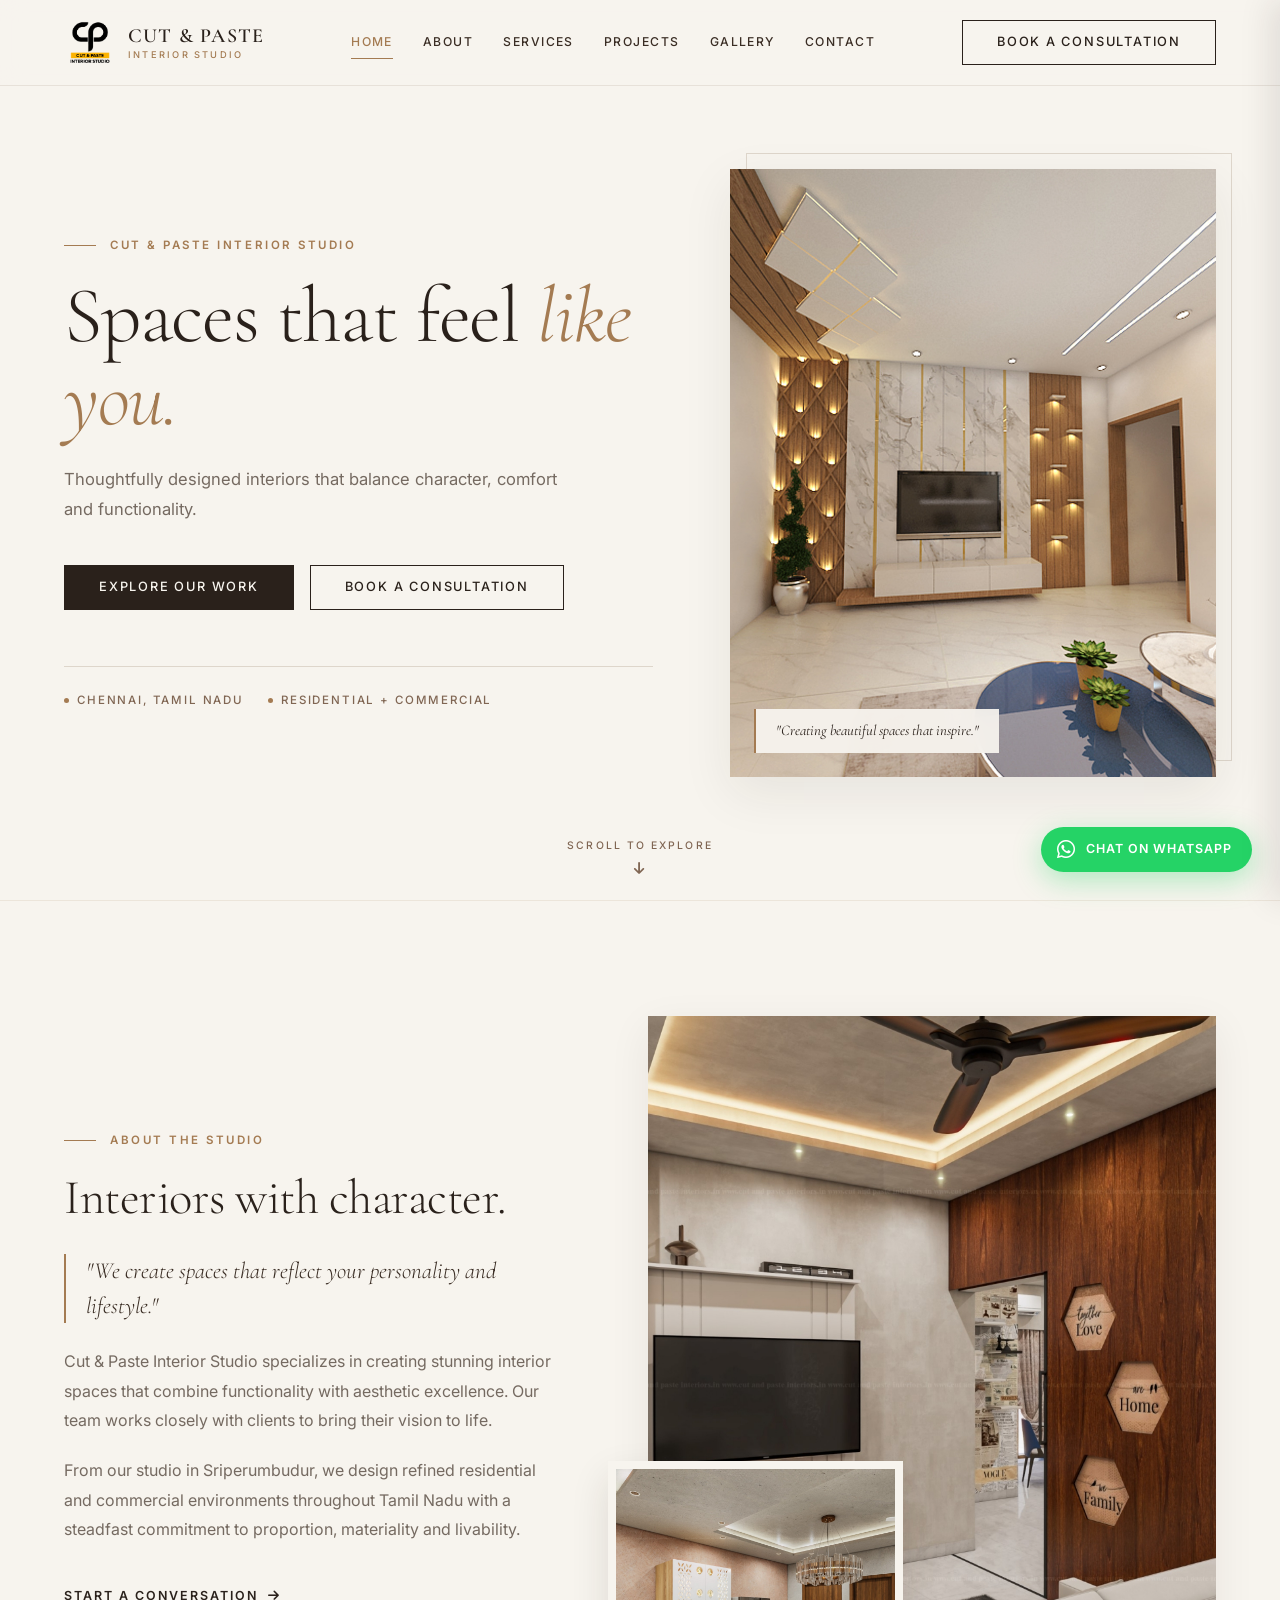
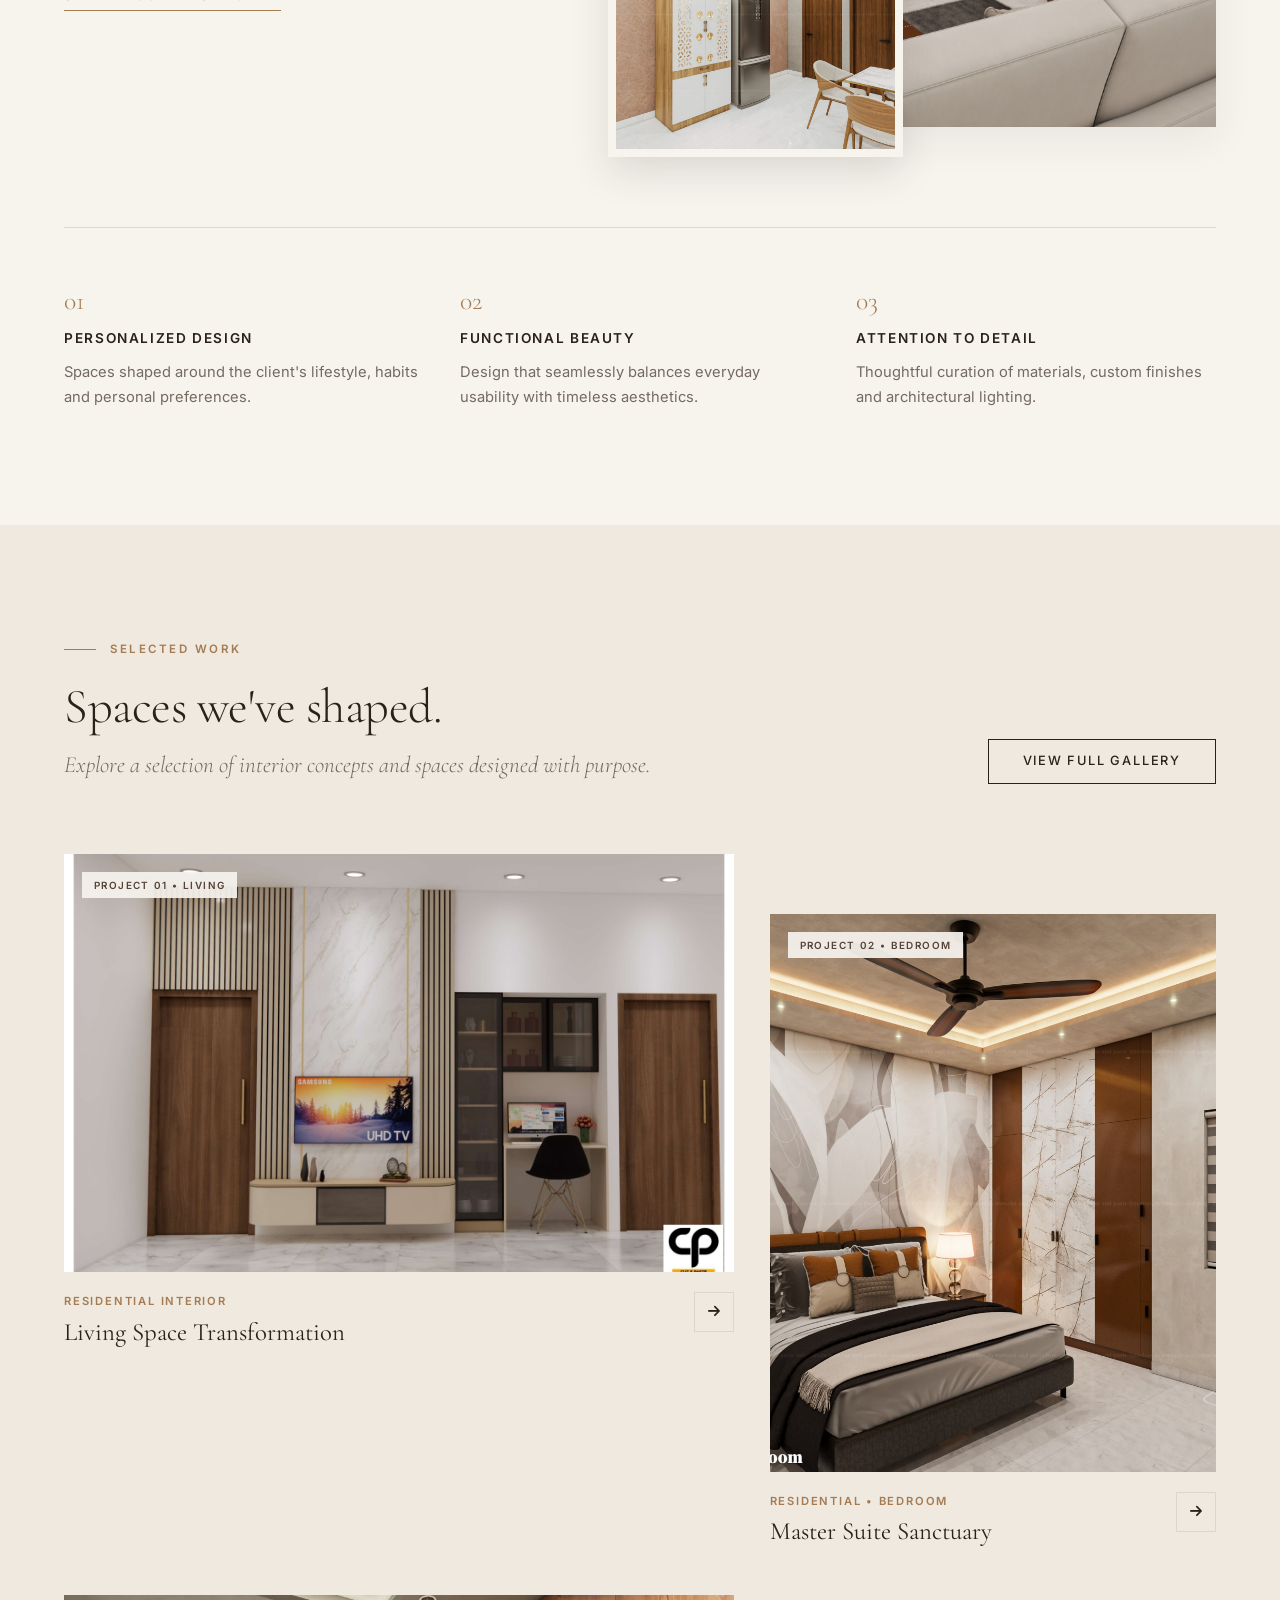
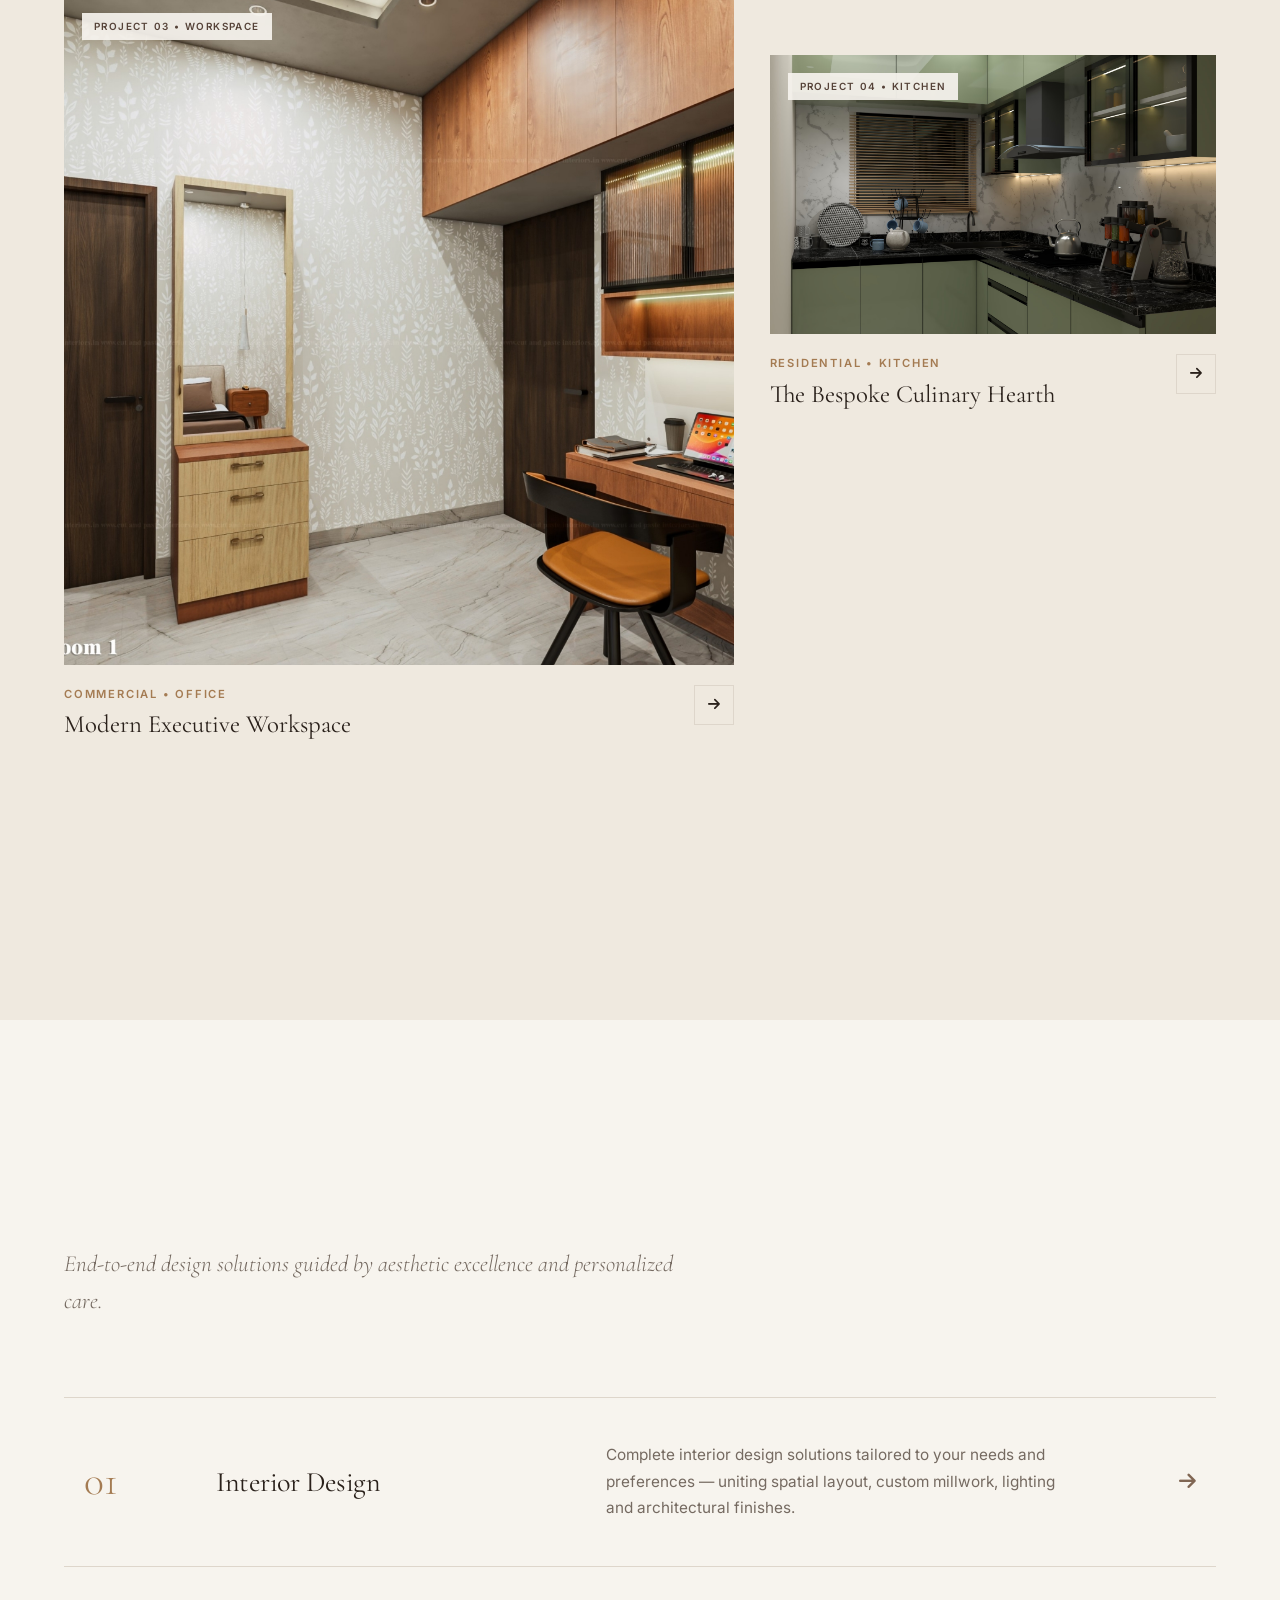
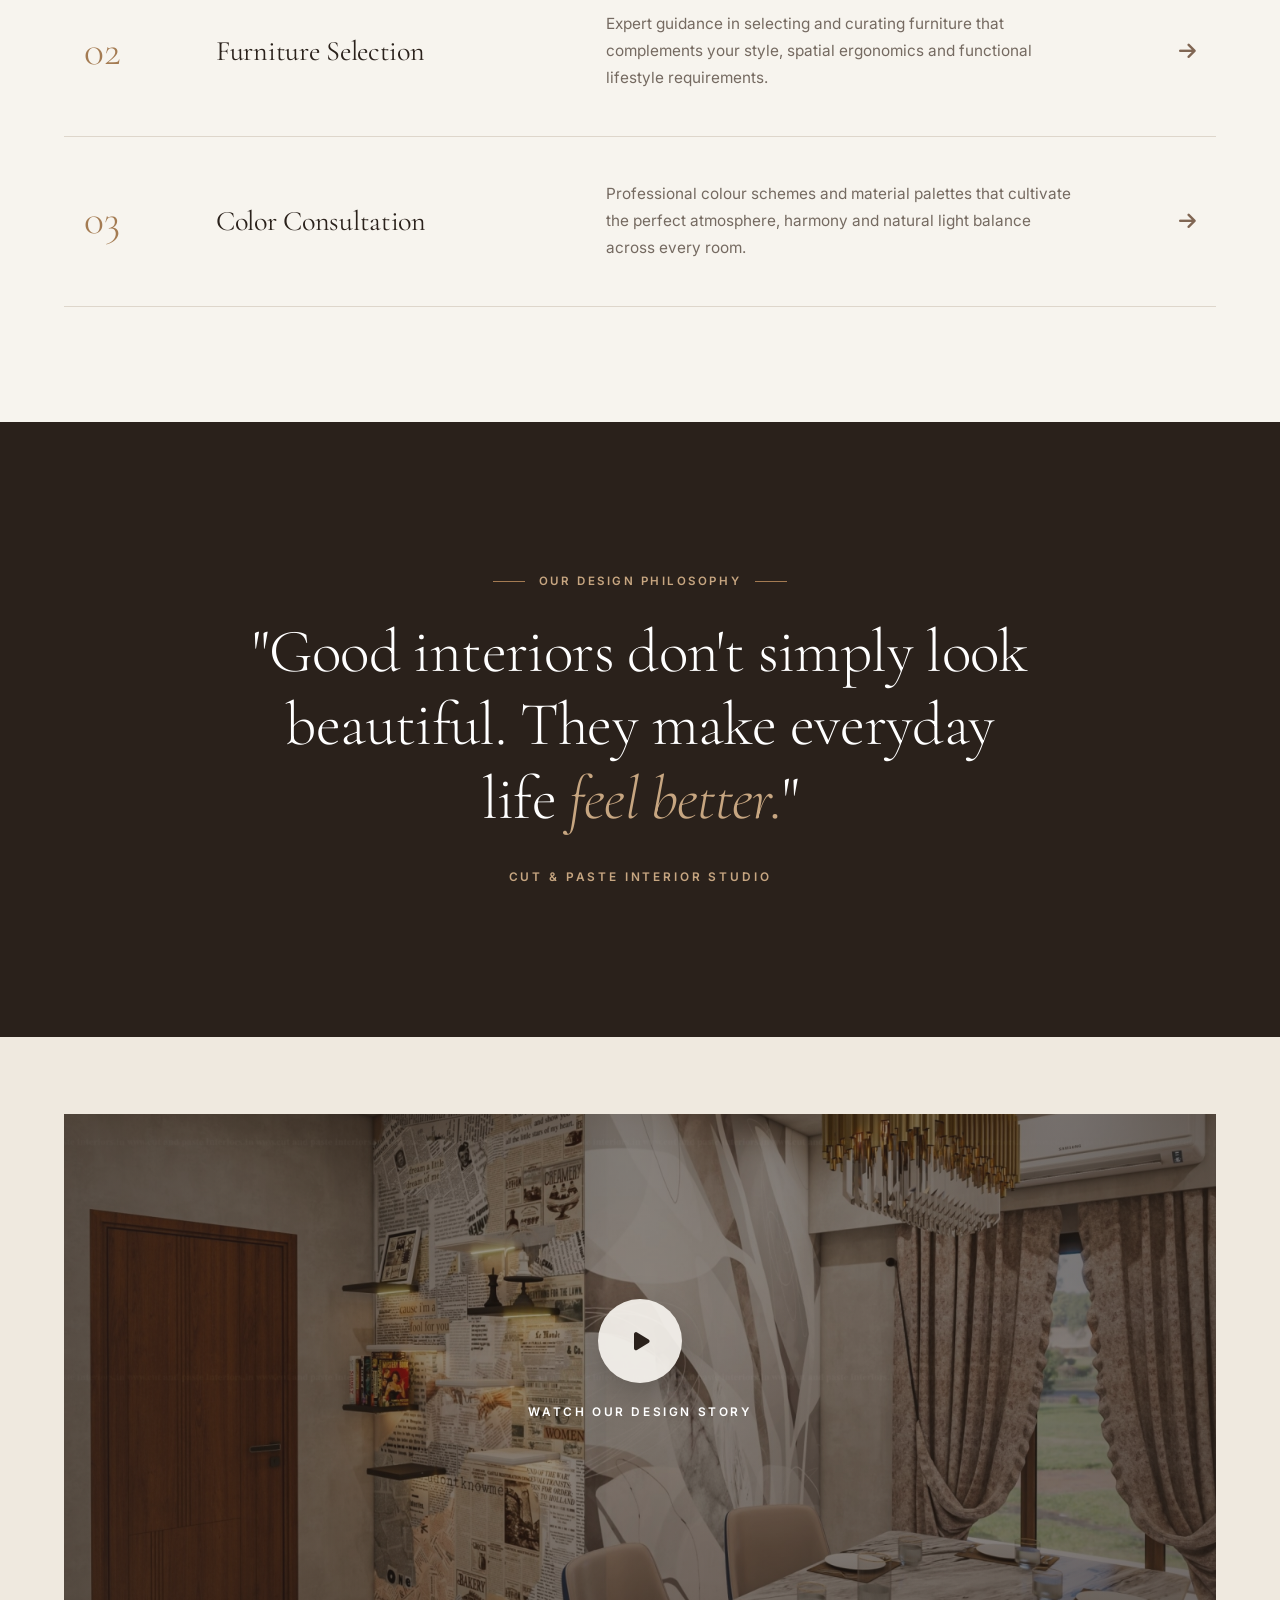
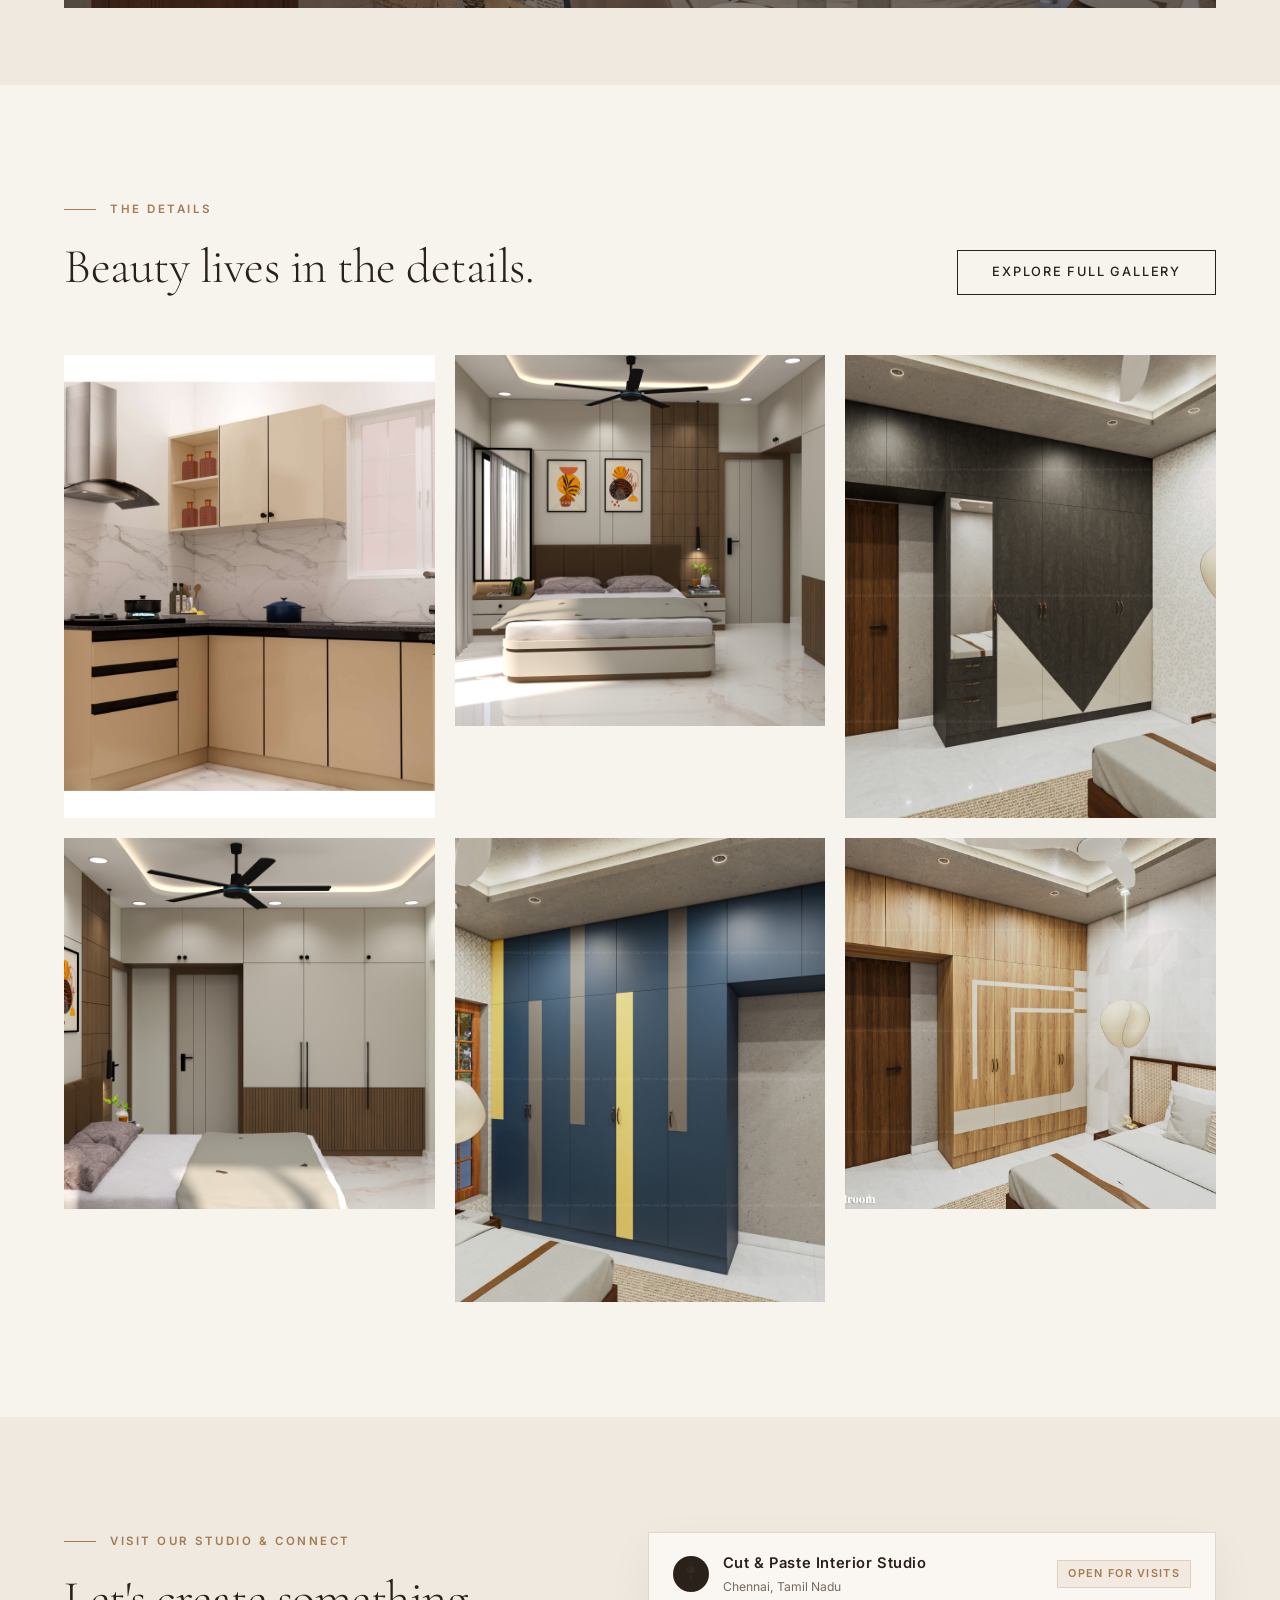
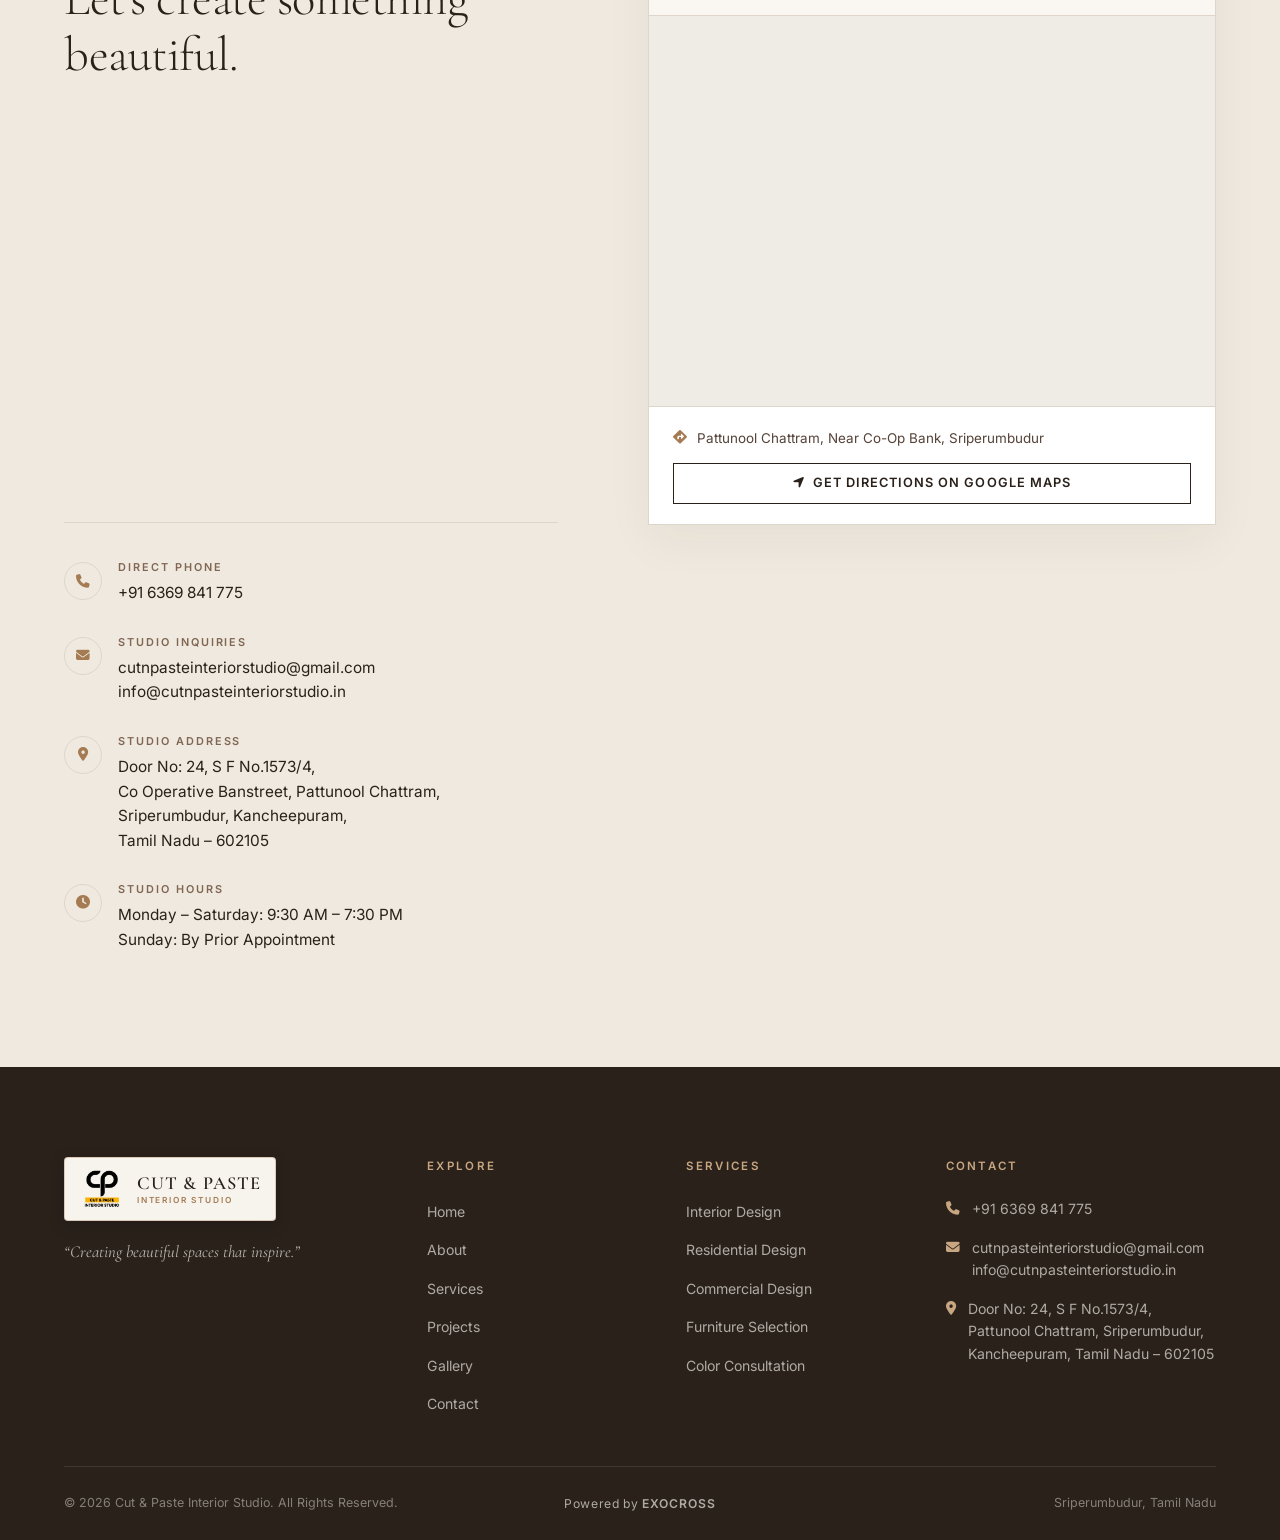
==== commit a3a7280e: "Add Google Tag Manager (GTM-TVQS4QZW) to head and body across all pages" ====
--- a/index.html
+++ b/index.html
@@ -3,6 +3,14 @@
 <head>
   <meta charset="UTF-8">
   <meta name="viewport" content="width=device-width, initial-scale=1.0">
+
+  <!-- Google Tag Manager -->
+  <script>(function(w,d,s,l,i){w[l]=w[l]||[];w[l].push({'gtm.start':
+  new Date().getTime(),event:'gtm.js'});var f=d.getElementsByTagName(s)[0],
+  j=d.createElement(s),dl=l!='dataLayer'?'&l='+l:'';j.async=true;j.src=
+  'https://www.googletagmanager.com/gtm.js?id='+i+dl;f.parentNode.insertBefore(j,f);
+  })(window,document,'script','dataLayer','GTM-TVQS4QZW');</script>
+  <!-- End Google Tag Manager -->
 
   <!-- Primary SEO -->
   <title>Cut &amp; Paste Interior Studio | Interior Designers in Chennai</title>
@@ -56,6 +64,10 @@
   </script>
 </head>
 <body>
+  <!-- Google Tag Manager (noscript) -->
+  <noscript><iframe src="https://www.googletagmanager.com/ns.html?id=GTM-TVQS4QZW"
+  height="0" width="0" style="display:none;visibility:hidden"></iframe></noscript>
+  <!-- End Google Tag Manager (noscript) -->
 
   <!-- ════════════════════════════════════
        ACCESSIBLE MOBILE MENU DRAWER
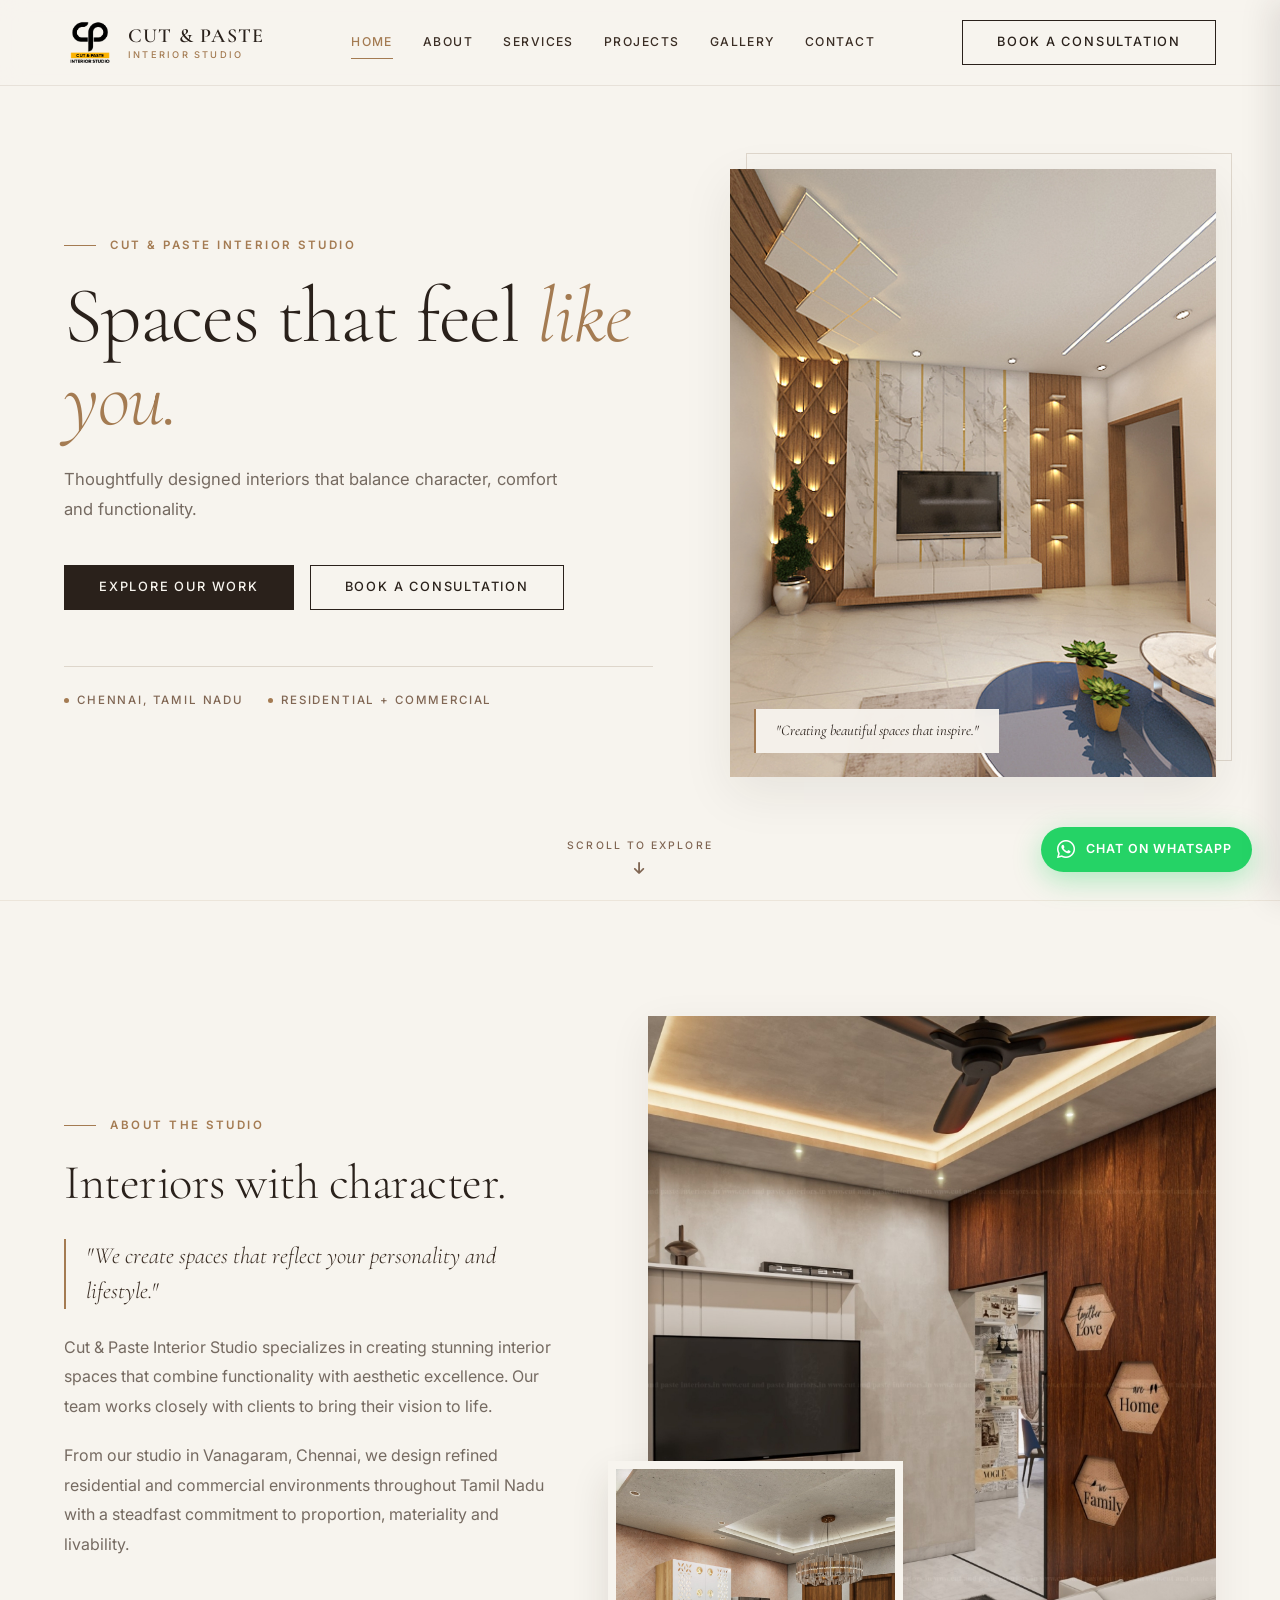
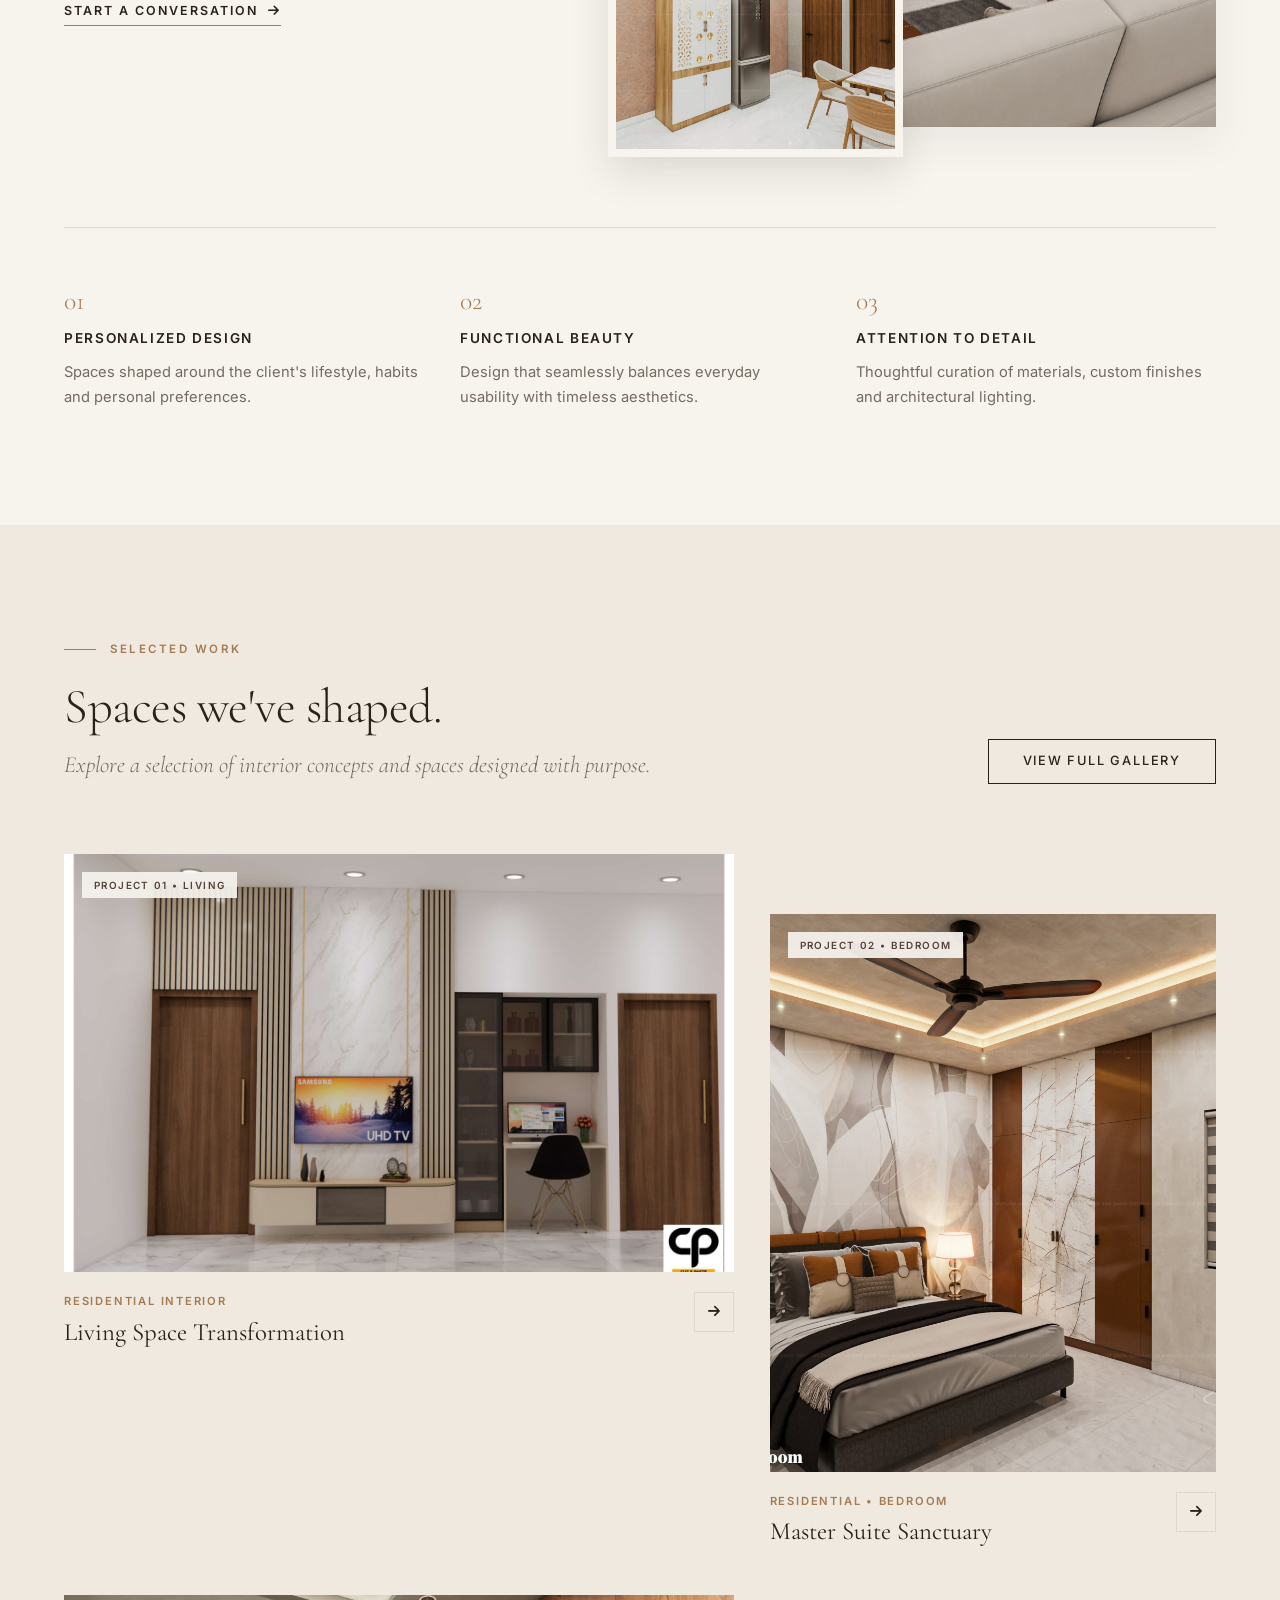
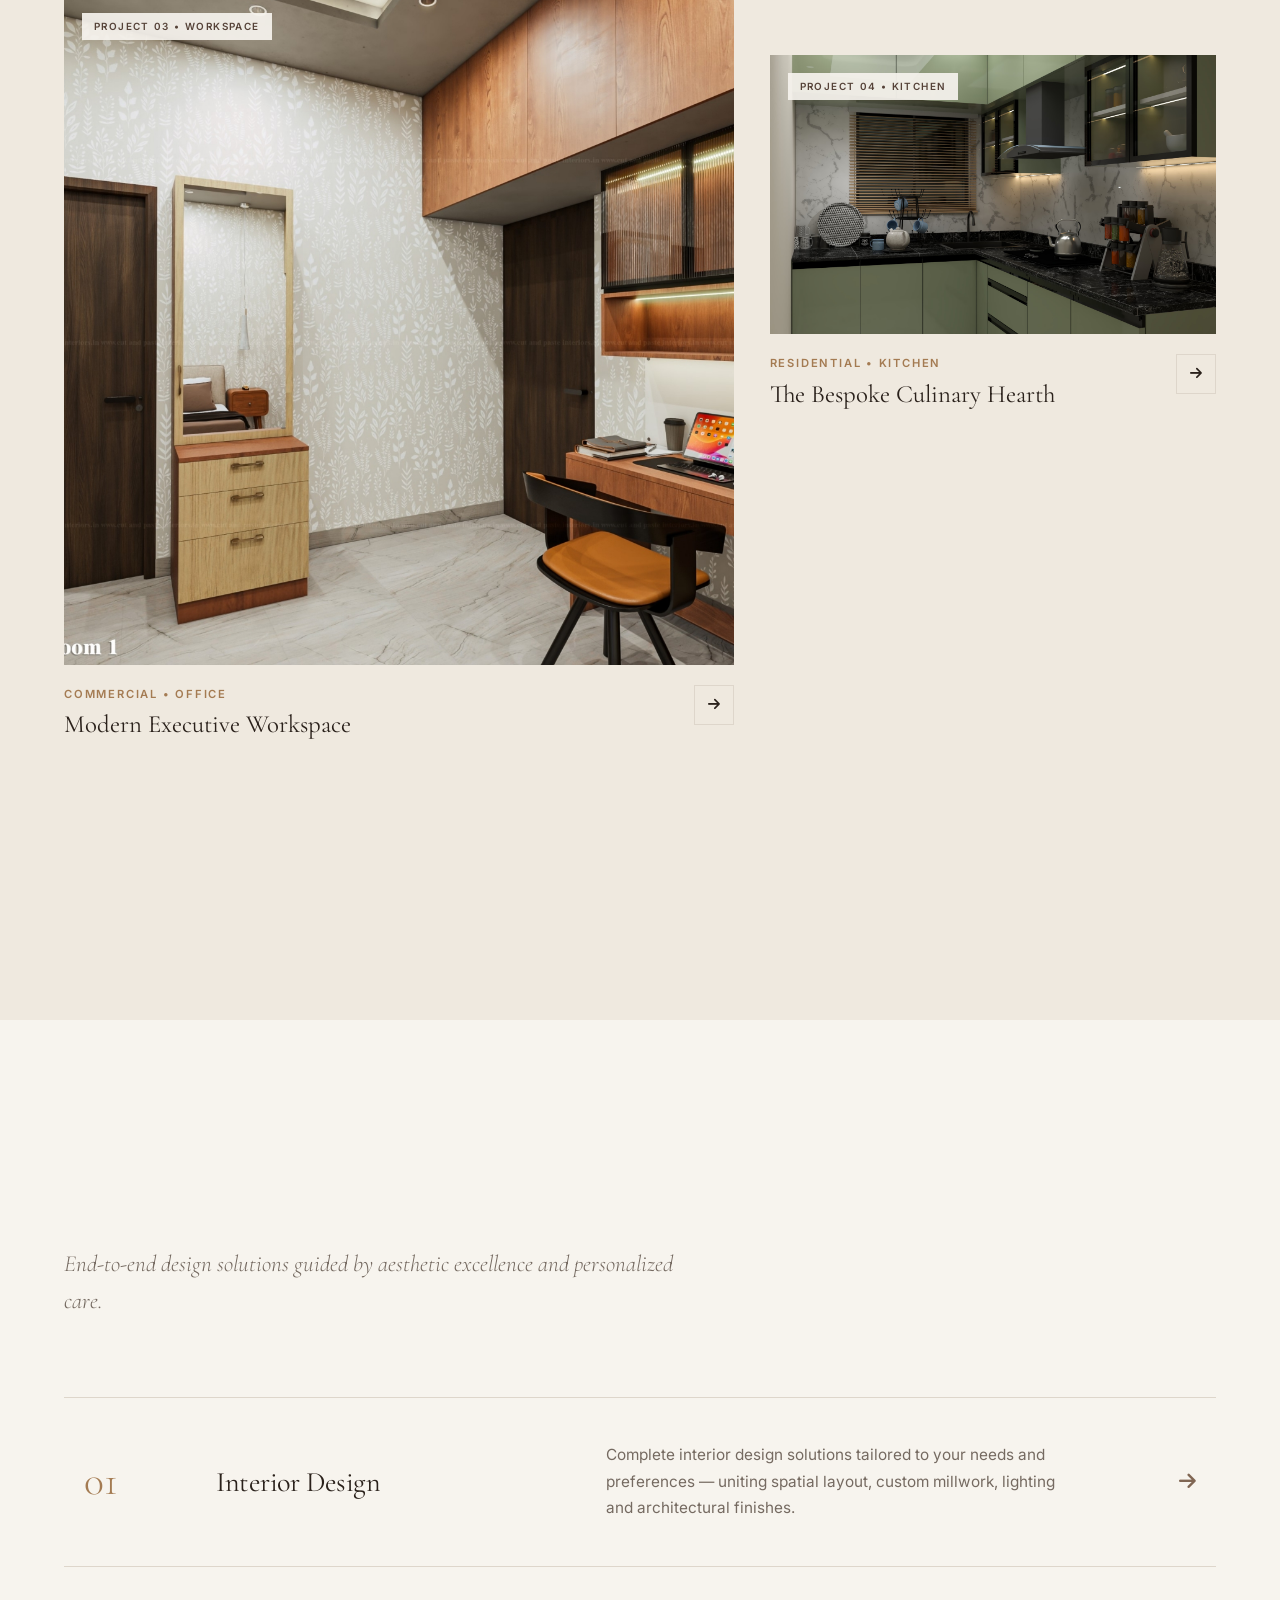
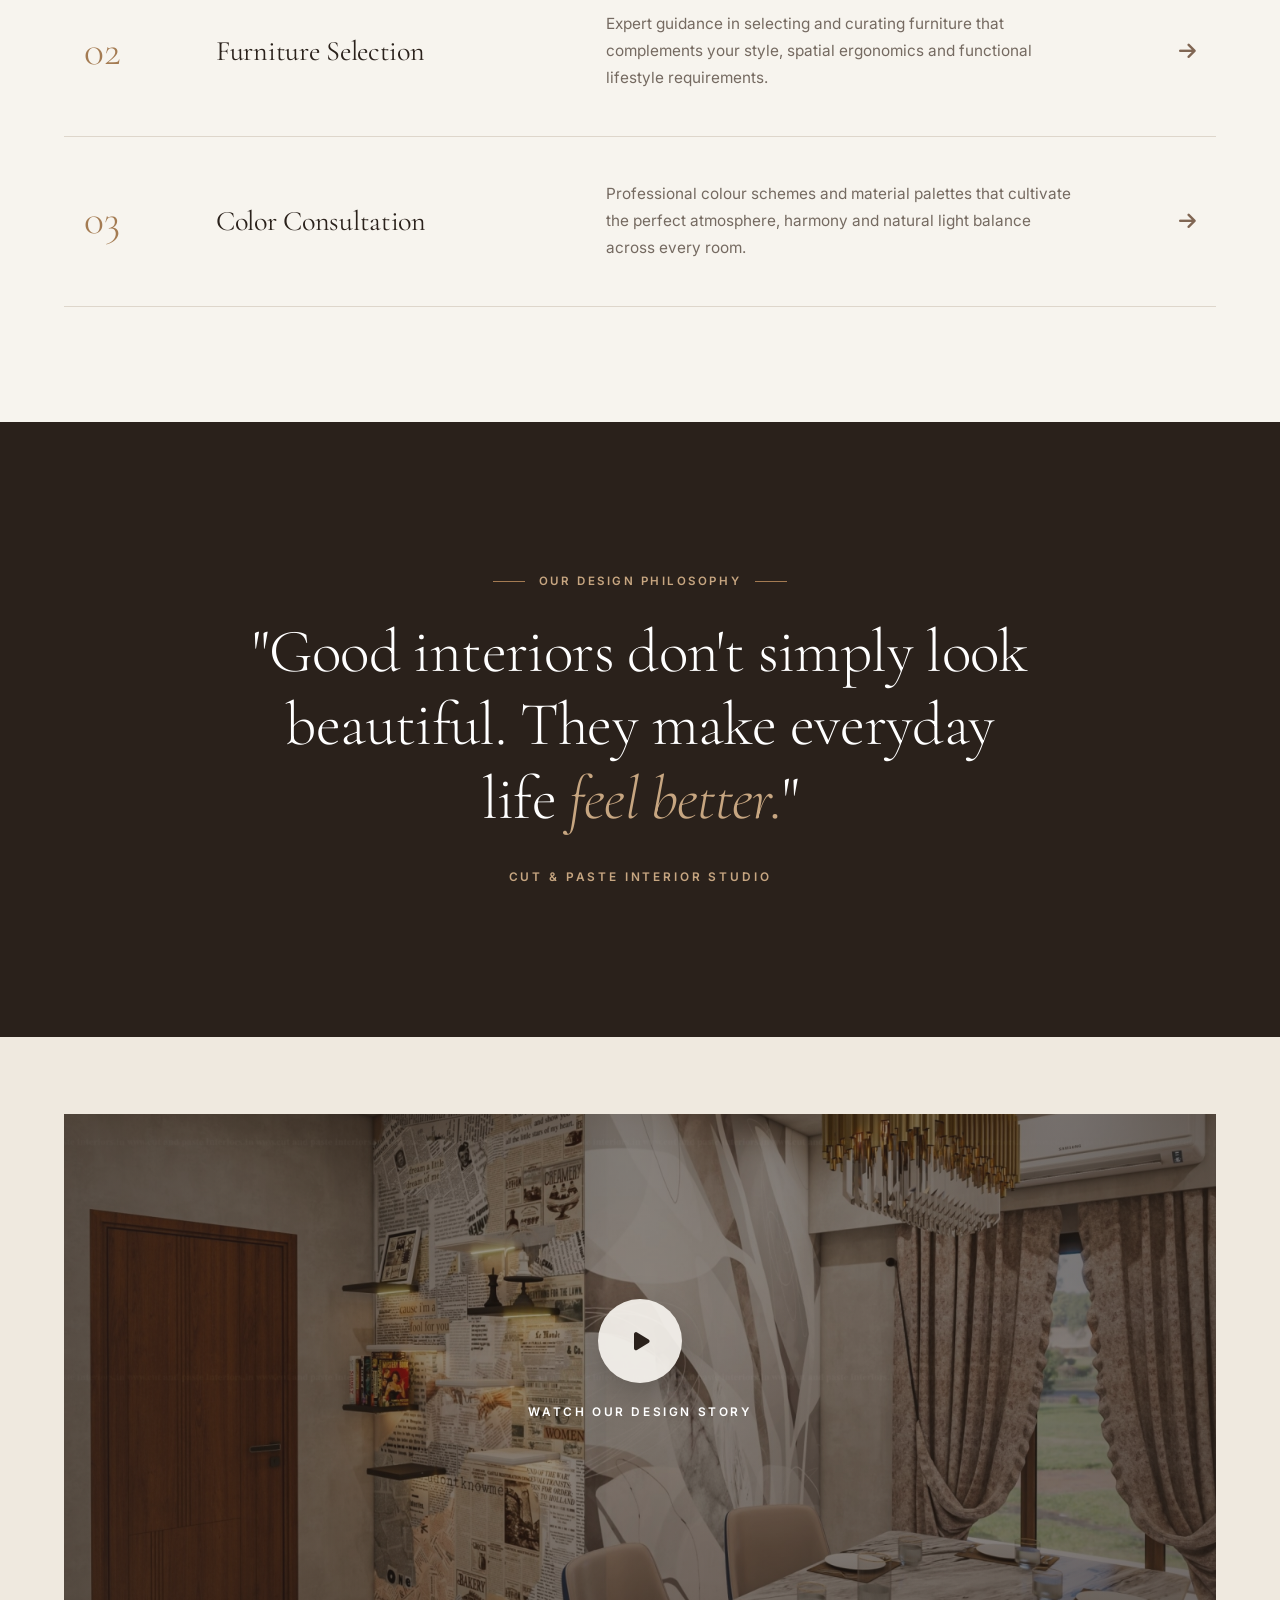
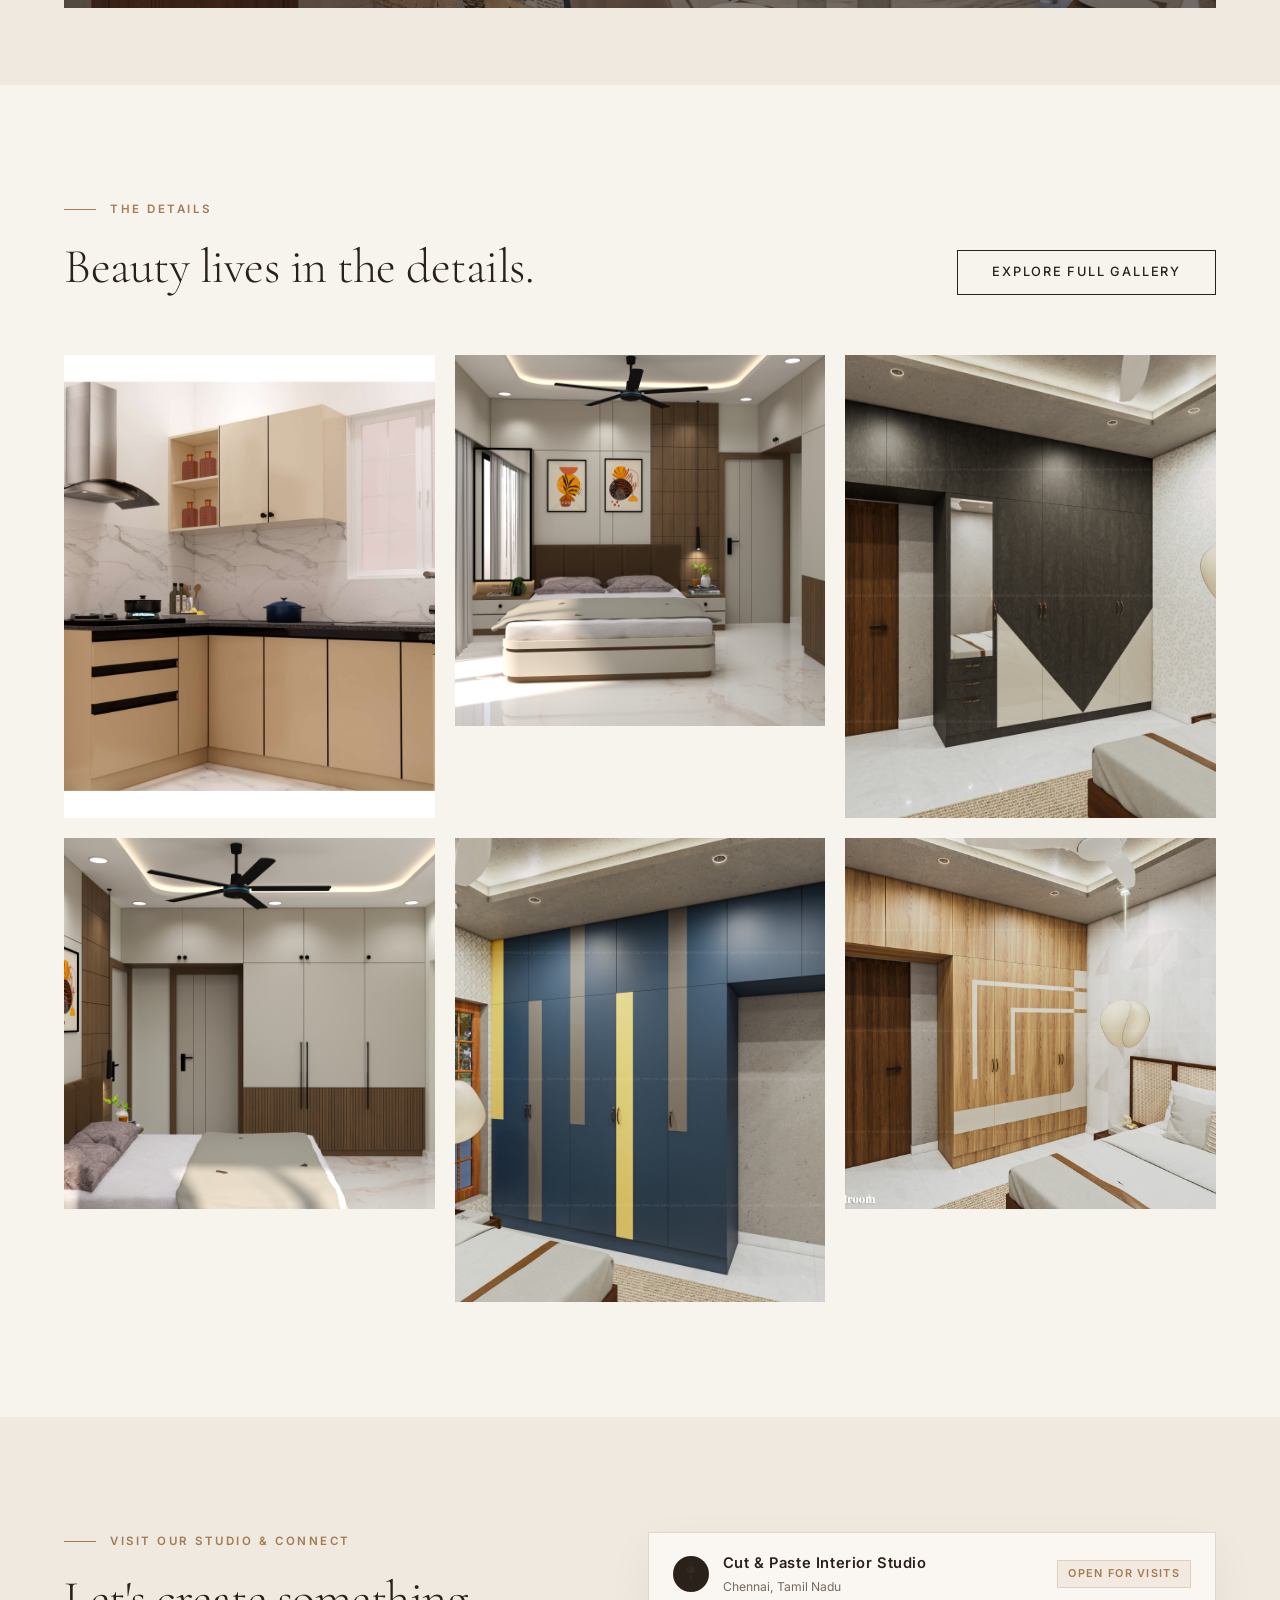
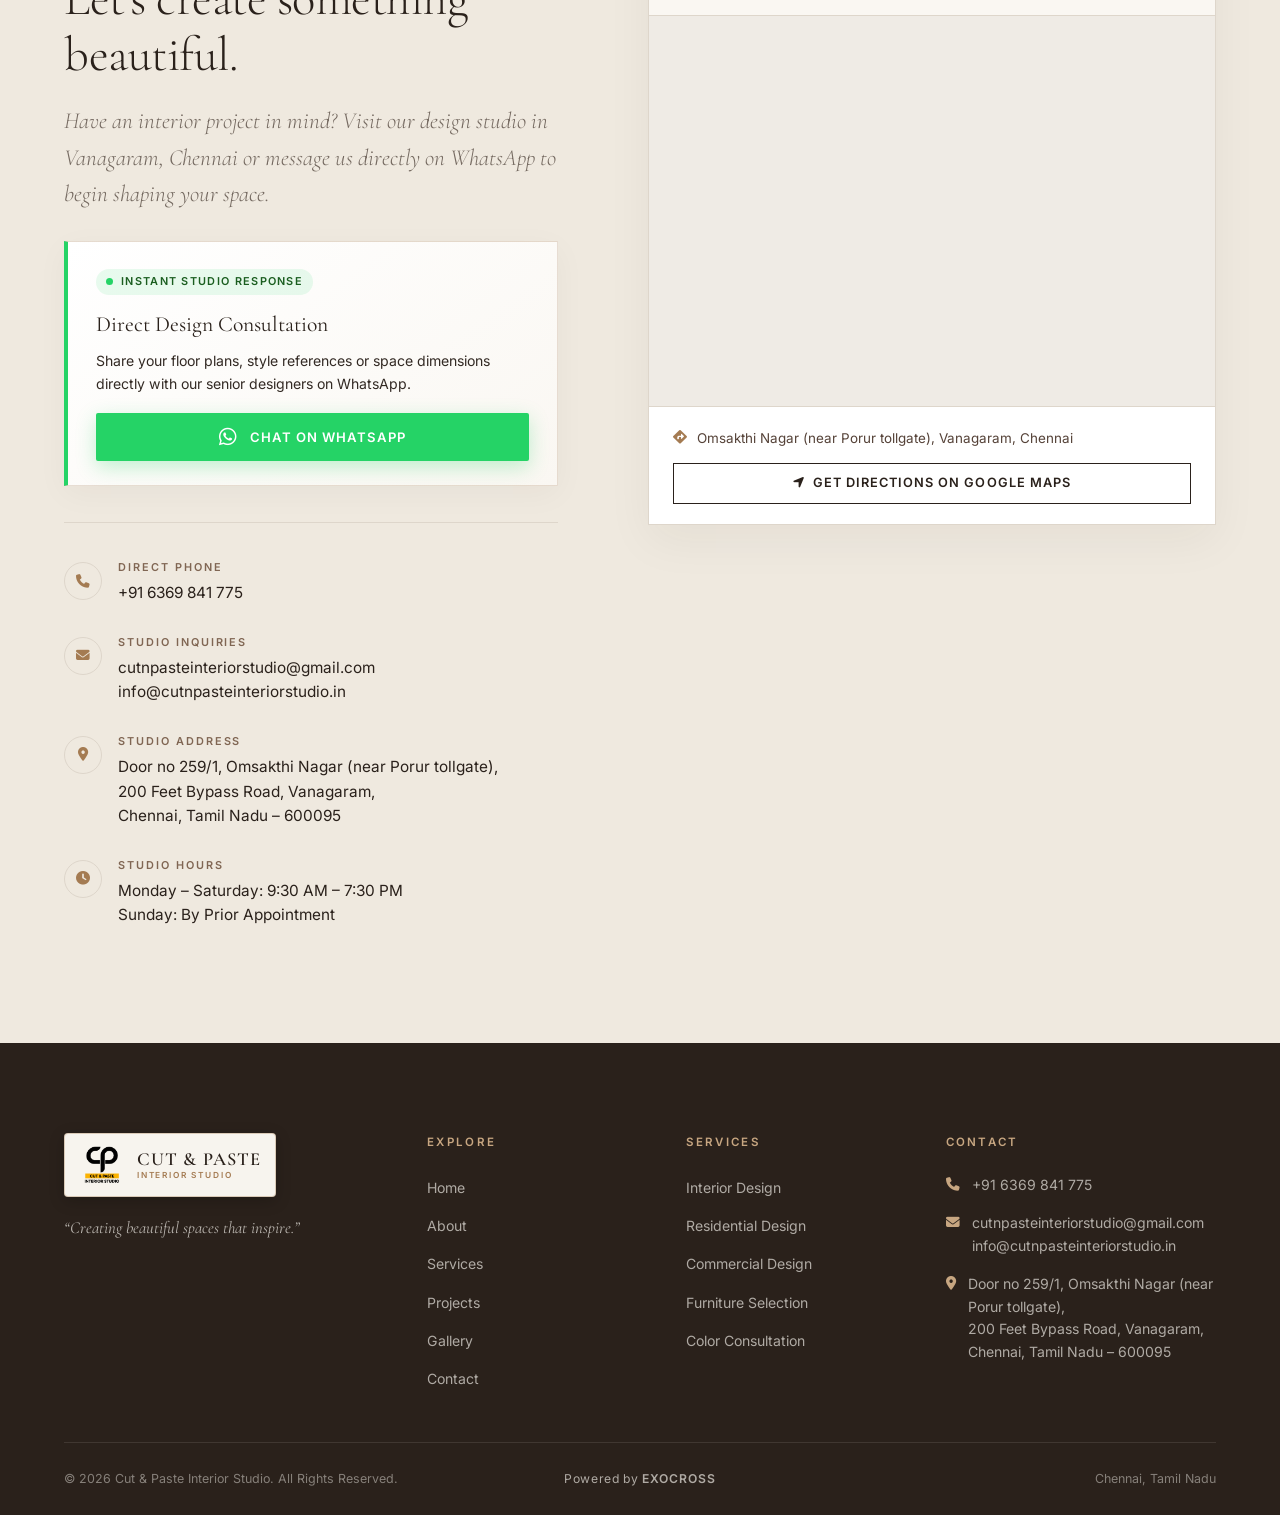
==== commit 0d69df28: "Update studio address to Vanagaram, Chennai across website" ====
--- a/index.html
+++ b/index.html
@@ -1,5 +1,6 @@
 <!DOCTYPE html>
 <html lang="en">
+
 <head>
   <meta charset="UTF-8">
   <meta name="viewport" content="width=device-width, initial-scale=1.0">
@@ -14,29 +15,37 @@
 
   <!-- Primary SEO -->
   <title>Cut &amp; Paste Interior Studio | Interior Designers in Chennai</title>
-  <meta name="description" content="Cut &amp; Paste Interior Studio creates thoughtful residential and commercial interiors in Chennai, and Tamil Nadu.">
-  <meta name="keywords" content="interior designers Chennai, home interiors Tamil Nadu, residential interior design, commercial interior design, living room design, bedroom design, kitchen design, interior architecture studio">
+  <meta name="description"
+    content="Cut &amp; Paste Interior Studio creates thoughtful residential and commercial interiors in Chennai, and Tamil Nadu.">
+  <meta name="keywords"
+    content="interior designers Chennai, home interiors Tamil Nadu, residential interior design, commercial interior design, living room design, bedroom design, kitchen design, interior architecture studio">
   <link rel="canonical" href="https://cutnpasteinteriorstudio.in/">
 
   <!-- Open Graph / Social Sharing -->
   <meta property="og:type" content="website">
   <meta property="og:url" content="https://cutnpasteinteriorstudio.in/">
   <meta property="og:title" content="Cut &amp; Paste Interior Studio | Interior Designers in Chennai">
-  <meta property="og:description" content="Cut &amp; Paste Interior Studio creates thoughtful residential and commercial interiors in Chennai,  and Tamil Nadu.">
-  <meta property="og:image" content="https://cutnpasteinteriorstudio.in/images/Gallery/WhatsApp%20Image%202026-09-23%20at%2012.30.53%20PM.jpeg">
+  <meta property="og:description"
+    content="Cut &amp; Paste Interior Studio creates thoughtful residential and commercial interiors in Chennai,  and Tamil Nadu.">
+  <meta property="og:image"
+    content="https://cutnpasteinteriorstudio.in/images/Gallery/WhatsApp%20Image%202026-09-23%20at%2012.30.53%20PM.jpeg">
   <meta property="og:locale" content="en_IN">
   <meta name="twitter:card" content="summary_large_image">
 
   <!-- Favicon (Inline Vector SVG) -->
-  <link rel="icon" href="data:image/svg+xml,<svg xmlns='http://www.w3.org/2000/svg' viewBox='0 0 100 100'><rect width='100' height='100' rx='4' fill='%232A211B'/><text y='.78em' font-size='68' x='18' font-family='Georgia,serif' fill='%23A47B52'>C</text></svg>">
+  <link rel="icon"
+    href="data:image/svg+xml,<svg xmlns='http://www.w3.org/2000/svg' viewBox='0 0 100 100'><rect width='100' height='100' rx='4' fill='%232A211B'/><text y='.78em' font-size='68' x='18' font-family='Georgia,serif' fill='%23A47B52'>C</text></svg>">
 
   <!-- Google Fonts: Cormorant Garamond (Editorial Serif) & Inter (Modern Sans) -->
   <link rel="preconnect" href="https://fonts.googleapis.com">
   <link rel="preconnect" href="https://fonts.gstatic.com" crossorigin>
-  <link href="https://fonts.googleapis.com/css2?family=Cormorant+Garamond:ital,wght@0,300;0,400;0,500;0,600;1,300;1,400&family=Inter:wght@300;400;500;600&display=swap" rel="stylesheet">
+  <link
+    href="https://fonts.googleapis.com/css2?family=Cormorant+Garamond:ital,wght@0,300;0,400;0,500;0,600;1,300;1,400&family=Inter:wght@300;400;500;600&display=swap"
+    rel="stylesheet">
 
   <!-- Font Awesome Icons -->
-  <link rel="stylesheet" href="https://cdnjs.cloudflare.com/ajax/libs/font-awesome/6.5.1/css/all.min.css" crossorigin="anonymous">
+  <link rel="stylesheet" href="https://cdnjs.cloudflare.com/ajax/libs/font-awesome/6.5.1/css/all.min.css"
+    crossorigin="anonymous">
 
   <!-- Custom Design System Stylesheet -->
   <link rel="stylesheet" href="css/style.css">
@@ -47,22 +56,37 @@
     "@context": "https://schema.org",
     "@type": ["LocalBusiness", "HomeAndConstructionBusiness"],
     "name": "Cut & Paste Interior Studio",
-    "description": "Cut & Paste Interior Studio creates thoughtful residential and commercial interiors in Sriperumbudur, Kancheepuram and Tamil Nadu.",
+    "description": "Cut & Paste Interior Studio creates thoughtful residential and commercial interiors in Chennai and Tamil Nadu.",
     "url": "https://cutnpasteinteriorstudio.in",
     "telephone": "+916369841775",
     "email": "cutnpasteinteriorstudio@gmail.com",
     "image": "https://cutnpasteinteriorstudio.in/images/logo.png",
     "address": {
       "@type": "PostalAddress",
-      "streetAddress": "Door No: 24, S F No.1573/4, Co Operative Banstreet, Pattunool Chattram",
-      "addressLocality": "Sriperumbudur",
+      "streetAddress": "Door no 259/1, Omsakthi Nagar (near Porur tollgate), 200 feet bypass road",
+      "addressLocality": "Vanagaram, Chennai",
       "addressRegion": "Tamil Nadu",
-      "postalCode": "602105",
+      "postalCode": "600095",
       "addressCountry": "IN"
     }
   }
+
+  !function(f,b,e,v,n,t,s)
+{if(f.fbq)return;n=f.fbq=function(){n.callMethod?
+n.callMethod.apply(n,arguments):n.queue.push(arguments)};
+if(!f._fbq)f._fbq=n;n.push=n;n.loaded=!0;n.version='2.0';
+n.queue=[];t=b.createElement(e);t.async=!0;
+t.src=v;s=b.getElementsByTagName(e)[0];
+s.parentNode.insertBefore(t,s)}(window, document,'script',
+'https://connect.facebook.net/en_US/fbevents.js');
+fbq('init', '1111882708252038');
+fbq('track', 'PageView');
   </script>
+
+  <noscript><img height="1" width="1" style="display:none"
+      src="https://www.facebook.com/tr?id=1111882708252038&ev=PageView&noscript=1" /></noscript>
 </head>
+
 <body>
   <!-- Google Tag Manager (noscript) -->
   <noscript><iframe src="https://www.googletagmanager.com/ns.html?id=GTM-TVQS4QZW"
@@ -75,7 +99,8 @@
   <div id="mobile-menu" class="mobile-menu" role="dialog" aria-modal="true" aria-label="Main Navigation Menu">
     <div class="mobile-menu-header">
       <a href="index.html" class="mobile-menu-brand" aria-label="Cut &amp; Paste Interior Studio Home">
-        <img class="mobile-menu-logo" src="images/logo.png" alt="Cut &amp; Paste Interior Studio" width="44" height="44">
+        <img class="mobile-menu-logo" src="images/logo.png" alt="Cut &amp; Paste Interior Studio" width="44"
+          height="44">
         <div class="brand-text">
           <span class="brand-name">CUT &amp; PASTE</span>
           <span class="brand-subtitle">Interior Studio</span>
@@ -178,13 +203,9 @@
           <!-- Right Column: Architectural Visual Frame -->
           <div class="hero-visual-col fade-up delay-2">
             <div class="hero-image-frame">
-              <img 
-                src="images/Gallery/WhatsApp%20Image%202026-09-23%20at%2012.33.11%20PM.jpeg" 
-                alt="Contemporary architectural living room interior by Cut &amp; Paste Interior Studio" 
-                width="1440" 
-                height="1080"
-                loading="eager"
-              >
+              <img src="images/Gallery/WhatsApp%20Image%202026-09-23%20at%2012.33.11%20PM.jpeg"
+                alt="Contemporary architectural living room interior by Cut &amp; Paste Interior Studio" width="1440"
+                height="1080" loading="eager">
               <div class="hero-image-badge">
                 <p class="hero-image-badge-text">"Creating beautiful spaces that inspire."</p>
               </div>
@@ -219,34 +240,30 @@
               "We create spaces that reflect your personality and lifestyle."
             </blockquote>
             <p class="about-body-text fade-up delay-2">
-              Cut &amp; Paste Interior Studio specializes in creating stunning interior spaces that combine functionality with aesthetic excellence. Our team works closely with clients to bring their vision to life.
+              Cut &amp; Paste Interior Studio specializes in creating stunning interior spaces that combine
+              functionality with aesthetic excellence. Our team works closely with clients to bring their vision to
+              life.
             </p>
             <p class="about-body-text fade-up delay-3">
-              From our studio in Sriperumbudur, we design refined residential and commercial environments throughout Tamil Nadu with a steadfast commitment to proportion, materiality and livability.
+              From our studio in Vanagaram, Chennai, we design refined residential and commercial environments throughout
+              Tamil Nadu with a steadfast commitment to proportion, materiality and livability.
             </p>
             <div style="margin-top: 16px;" class="fade-up delay-4">
-              <a href="#contact" class="btn-link-editorial">Start a Conversation <i class="fas fa-arrow-right" aria-hidden="true"></i></a>
+              <a href="#contact" class="btn-link-editorial">Start a Conversation <i class="fas fa-arrow-right"
+                  aria-hidden="true"></i></a>
             </div>
           </div>
 
           <!-- Right Column: Layered Architectural Visuals -->
           <div class="about-imagery-col fade-up delay-2">
-            <img 
-              class="about-image-primary" 
-              src="images/Gallery/WhatsApp%20Image%202026-09-23%20at%2012.31.05%20PM.jpeg" 
-              alt="Custom living room entertainment console and feature wall by Cut &amp; Paste Interior Studio" 
-              width="1440" 
-              height="1080"
-              loading="lazy"
-            >
-            <img 
-              class="about-image-secondary" 
-              src="images/Gallery/WhatsApp%20Image%202026-09-23%20at%2012.32.57%20PM.jpeg" 
-              alt="Bespoke pooja mandir wood craftsmanship and brass bell accents" 
-              width="1440" 
-              height="1080"
-              loading="lazy"
-            >
+            <img class="about-image-primary"
+              src="images/Gallery/WhatsApp%20Image%202026-09-23%20at%2012.31.05%20PM.jpeg"
+              alt="Custom living room entertainment console and feature wall by Cut &amp; Paste Interior Studio"
+              width="1440" height="1080" loading="lazy">
+            <img class="about-image-secondary"
+              src="images/Gallery/WhatsApp%20Image%202026-09-23%20at%2012.32.57%20PM.jpeg"
+              alt="Bespoke pooja mandir wood craftsmanship and brass bell accents" width="1440" height="1080"
+              loading="lazy">
           </div>
 
         </div>
@@ -256,17 +273,20 @@
           <div class="feature-strip-item fade-up">
             <span class="feature-strip-num">01</span>
             <h3 class="feature-strip-title">Personalized Design</h3>
-            <p class="feature-strip-desc">Spaces shaped around the client's lifestyle, habits and personal preferences.</p>
+            <p class="feature-strip-desc">Spaces shaped around the client's lifestyle, habits and personal preferences.
+            </p>
           </div>
           <div class="feature-strip-item fade-up delay-1">
             <span class="feature-strip-num">02</span>
             <h3 class="feature-strip-title">Functional Beauty</h3>
-            <p class="feature-strip-desc">Design that seamlessly balances everyday usability with timeless aesthetics.</p>
+            <p class="feature-strip-desc">Design that seamlessly balances everyday usability with timeless aesthetics.
+            </p>
           </div>
           <div class="feature-strip-item fade-up delay-2">
             <span class="feature-strip-num">03</span>
             <h3 class="feature-strip-title">Attention to Detail</h3>
-            <p class="feature-strip-desc">Thoughtful curation of materials, custom finishes and architectural lighting.</p>
+            <p class="feature-strip-desc">Thoughtful curation of materials, custom finishes and architectural lighting.
+            </p>
           </div>
         </div>
 
@@ -285,7 +305,8 @@
               <span class="t-eyebrow">Selected Work</span>
             </div>
             <h2 id="projects-heading" class="t-heading fade-up">Spaces we've shaped.</h2>
-            <p class="t-subheading fade-up delay-1">Explore a selection of interior concepts and spaces designed with purpose.</p>
+            <p class="t-subheading fade-up delay-1">Explore a selection of interior concepts and spaces designed with
+              purpose.</p>
           </div>
           <a href="GalleryPage.html" class="btn btn-outline fade-up">View Full Gallery</a>
         </div>
@@ -295,14 +316,11 @@
 
           <!-- Project 01 (Large Landscape) -->
           <article class="project-item fade-up">
-            <a href="GalleryPage.html" class="project-card-visual" aria-label="View Contemporary Living Space Transformation">
-              <img 
-                src="images/Gallery/WhatsApp%20Image%202026-09-23%20at%2012.30.05%20PM.jpeg" 
-                alt="Contemporary living room interior with TV console and study zone" 
-                width="1584" 
-                height="1224" 
-                loading="lazy"
-              >
+            <a href="GalleryPage.html" class="project-card-visual"
+              aria-label="View Contemporary Living Space Transformation">
+              <img src="images/Gallery/WhatsApp%20Image%202026-09-23%20at%2012.30.05%20PM.jpeg"
+                alt="Contemporary living room interior with TV console and study zone" width="1584" height="1224"
+                loading="lazy">
               <div class="project-card-overlay" aria-hidden="true"></div>
               <span class="project-placeholder-tag">Project 01 &bull; Living</span>
             </a>
@@ -320,13 +338,9 @@
           <!-- Project 02 (Portrait Staggered) -->
           <article class="project-item portrait staggered-down fade-up delay-1">
             <a href="GalleryPage.html" class="project-card-visual" aria-label="View Master Bedroom Suite Project">
-              <img 
-                src="images/Gallery/WhatsApp%20Image%202026-09-23%20at%2012.31.08%20PM.jpeg" 
-                alt="Serene master bedroom suite with marble wardrobe and accent lighting" 
-                width="1440" 
-                height="1080" 
-                loading="lazy"
-              >
+              <img src="images/Gallery/WhatsApp%20Image%202026-09-23%20at%2012.31.08%20PM.jpeg"
+                alt="Serene master bedroom suite with marble wardrobe and accent lighting" width="1440" height="1080"
+                loading="lazy">
               <div class="project-card-overlay" aria-hidden="true"></div>
               <span class="project-placeholder-tag">Project 02 &bull; Bedroom</span>
             </a>
@@ -344,13 +358,8 @@
           <!-- Project 03 (Square) -->
           <article class="project-item square fade-up">
             <a href="GalleryPage.html" class="project-card-visual" aria-label="View Modern Executive Workspace Project">
-              <img 
-                src="images/Gallery/WhatsApp%20Image%202026-09-23%20at%2012.30.51%20PM.jpeg" 
-                alt="Executive study and home office with integrated storage" 
-                width="1440" 
-                height="1080" 
-                loading="lazy"
-              >
+              <img src="images/Gallery/WhatsApp%20Image%202026-09-23%20at%2012.30.51%20PM.jpeg"
+                alt="Executive study and home office with integrated storage" width="1440" height="1080" loading="lazy">
               <div class="project-card-overlay" aria-hidden="true"></div>
               <span class="project-placeholder-tag">Project 03 &bull; Workspace</span>
             </a>
@@ -368,13 +377,9 @@
           <!-- Project 04 (Landscape Staggered) -->
           <article class="project-item staggered-down fade-up delay-1">
             <a href="GalleryPage.html" class="project-card-visual" aria-label="View Culinary Kitchen Interior Project">
-              <img 
-                src="images/Gallery/WhatsApp%20Image%202026-09-23%20at%2012.31.00%20PM.jpeg" 
-                alt="Bespoke modular kitchen in sage green with glass profile cabinetry" 
-                width="3200" 
-                height="3200" 
-                loading="lazy"
-              >
+              <img src="images/Gallery/WhatsApp%20Image%202026-09-23%20at%2012.31.00%20PM.jpeg"
+                alt="Bespoke modular kitchen in sage green with glass profile cabinetry" width="3200" height="3200"
+                loading="lazy">
               <div class="project-card-overlay" aria-hidden="true"></div>
               <span class="project-placeholder-tag">Project 04 &bull; Kitchen</span>
             </a>
@@ -392,7 +397,8 @@
         </div>
 
         <div class="projects-bottom-cta fade-up">
-          <p class="t-meta" style="margin-bottom: 20px;">Curated portfolio concepts &bull; Ready for client presentation</p>
+          <p class="t-meta" style="margin-bottom: 20px;">Curated portfolio concepts &bull; Ready for client presentation
+          </p>
           <a href="GalleryPage.html" class="btn btn-primary">Browse All Projects</a>
         </div>
 
@@ -410,7 +416,8 @@
             <span class="t-eyebrow">Our Expertise</span>
           </div>
           <h2 id="services-heading" class="t-heading fade-up">Designed around the way you live.</h2>
-          <p class="t-subheading fade-up delay-1">End-to-end design solutions guided by aesthetic excellence and personalized care.</p>
+          <p class="t-subheading fade-up delay-1">End-to-end design solutions guided by aesthetic excellence and
+            personalized care.</p>
         </div>
 
         <!-- Horizontal Editorial Service Rows -->
@@ -419,7 +426,8 @@
           <a href="#contact" class="service-row-item fade-up">
             <div class="service-row-num">01</div>
             <h3 class="service-row-title">Interior Design</h3>
-            <p class="service-row-desc">Complete interior design solutions tailored to your needs and preferences &mdash; uniting spatial layout, custom millwork, lighting and architectural finishes.</p>
+            <p class="service-row-desc">Complete interior design solutions tailored to your needs and preferences
+              &mdash; uniting spatial layout, custom millwork, lighting and architectural finishes.</p>
             <div class="service-row-arrow" aria-hidden="true">
               <i class="fas fa-arrow-right"></i>
             </div>
@@ -428,7 +436,8 @@
           <a href="#contact" class="service-row-item fade-up delay-1">
             <div class="service-row-num">02</div>
             <h3 class="service-row-title">Furniture Selection</h3>
-            <p class="service-row-desc">Expert guidance in selecting and curating furniture that complements your style, spatial ergonomics and functional lifestyle requirements.</p>
+            <p class="service-row-desc">Expert guidance in selecting and curating furniture that complements your style,
+              spatial ergonomics and functional lifestyle requirements.</p>
             <div class="service-row-arrow" aria-hidden="true">
               <i class="fas fa-arrow-right"></i>
             </div>
@@ -437,7 +446,8 @@
           <a href="#contact" class="service-row-item fade-up delay-2">
             <div class="service-row-num">03</div>
             <h3 class="service-row-title">Color Consultation</h3>
-            <p class="service-row-desc">Professional colour schemes and material palettes that cultivate the perfect atmosphere, harmony and natural light balance across every room.</p>
+            <p class="service-row-desc">Professional colour schemes and material palettes that cultivate the perfect
+              atmosphere, harmony and natural light balance across every room.</p>
             <div class="service-row-arrow" aria-hidden="true">
               <i class="fas fa-arrow-right"></i>
             </div>
@@ -469,15 +479,11 @@
     <section class="section-video" aria-label="Studio Showcase Video">
       <div class="container">
         <!-- data-video-url connects directly to local MP4 project video or embed -->
-        <div class="video-editorial-frame fade-up" id="video-frame" data-video-url="videos/Project-video/WhatsApp%20Video%202026-09-23%20at%2012.45.55%20PM.mp4" role="button" tabindex="0" aria-label="Watch our design story">
-          <img 
-            class="video-still-img" 
-            src="images/Gallery/WhatsApp%20Image%202026-09-23%20at%2012.31.07%20PM.jpeg" 
-            alt="Cut &amp; Paste Interior Studio Showcase Video" 
-            width="1440" 
-            height="1080"
-            loading="lazy"
-          >
+        <div class="video-editorial-frame fade-up" id="video-frame"
+          data-video-url="videos/Project-video/WhatsApp%20Video%202026-09-23%20at%2012.45.55%20PM.mp4" role="button"
+          tabindex="0" aria-label="Watch our design story">
+          <img class="video-still-img" src="images/Gallery/WhatsApp%20Image%202026-09-23%20at%2012.31.07%20PM.jpeg"
+            alt="Cut &amp; Paste Interior Studio Showcase Video" width="1440" height="1080" loading="lazy">
           <div class="video-overlay-content" aria-hidden="true">
             <div class="video-play-button">
               <i class="fas fa-play"></i>
@@ -506,28 +512,45 @@
 
         <div class="gallery-preview-grid">
           <a href="GalleryPage.html" class="gallery-preview-item fade-up" aria-label="View modular kitchen detail">
-            <img src="images/Gallery/WhatsApp%20Image%202026-09-23%20at%2012.30.14%20PM.jpeg" alt="Contemporary modular kitchen counter detail" width="1584" height="1224" loading="lazy">
-            <div class="gallery-preview-overlay" aria-hidden="true"><i class="fas fa-expand gallery-preview-icon"></i></div>
-          </a>
-          <a href="GalleryPage.html" class="gallery-preview-item fade-up delay-1" aria-label="View bedroom interior design">
-            <img src="images/Gallery/WhatsApp%20Image%202026-09-23%20at%2012.31.03%20PM.jpeg" alt="Modern bedroom suite interior design" width="3200" height="3200" loading="lazy">
-            <div class="gallery-preview-overlay" aria-hidden="true"><i class="fas fa-expand gallery-preview-icon"></i></div>
-          </a>
-          <a href="GalleryPage.html" class="gallery-preview-item fade-up delay-2" aria-label="View custom wardrobe millwork">
-            <img src="images/Gallery/WhatsApp%20Image%202026-09-23%20at%2012.32.24%20PM.jpeg" alt="Bespoke geometric wardrobe joinery" width="1440" height="1080" loading="lazy">
-            <div class="gallery-preview-overlay" aria-hidden="true"><i class="fas fa-expand gallery-preview-icon"></i></div>
-          </a>
-          <a href="GalleryPage.html" class="gallery-preview-item fade-up" aria-label="View architectural fluted wood cabinetry">
-            <img src="images/Gallery/WhatsApp%20Image%202026-09-23%20at%2012.31.01%20PM%20(1).jpeg" alt="Fluted wood wardrobe detail" width="3200" height="3200" loading="lazy">
-            <div class="gallery-preview-overlay" aria-hidden="true"><i class="fas fa-expand gallery-preview-icon"></i></div>
-          </a>
-          <a href="GalleryPage.html" class="gallery-preview-item fade-up delay-1" aria-label="View children bedroom design">
-            <img src="images/Gallery/WhatsApp%20Image%202026-09-23%20at%2012.33.27%20PM.jpeg" alt="Vibrant tonal children bedroom design" width="1440" height="1080" loading="lazy">
-            <div class="gallery-preview-overlay" aria-hidden="true"><i class="fas fa-expand gallery-preview-icon"></i></div>
-          </a>
-          <a href="GalleryPage.html" class="gallery-preview-item fade-up delay-2" aria-label="View guest bedroom sanctuary">
-            <img src="images/Gallery/WhatsApp%20Image%202026-09-23%20at%2012.33.38%20PM.jpeg" alt="Natural wood tone guest bedroom interior" width="1440" height="1080" loading="lazy">
-            <div class="gallery-preview-overlay" aria-hidden="true"><i class="fas fa-expand gallery-preview-icon"></i></div>
+            <img src="images/Gallery/WhatsApp%20Image%202026-09-23%20at%2012.30.14%20PM.jpeg"
+              alt="Contemporary modular kitchen counter detail" width="1584" height="1224" loading="lazy">
+            <div class="gallery-preview-overlay" aria-hidden="true"><i class="fas fa-expand gallery-preview-icon"></i>
+            </div>
+          </a>
+          <a href="GalleryPage.html" class="gallery-preview-item fade-up delay-1"
+            aria-label="View bedroom interior design">
+            <img src="images/Gallery/WhatsApp%20Image%202026-09-23%20at%2012.31.03%20PM.jpeg"
+              alt="Modern bedroom suite interior design" width="3200" height="3200" loading="lazy">
+            <div class="gallery-preview-overlay" aria-hidden="true"><i class="fas fa-expand gallery-preview-icon"></i>
+            </div>
+          </a>
+          <a href="GalleryPage.html" class="gallery-preview-item fade-up delay-2"
+            aria-label="View custom wardrobe millwork">
+            <img src="images/Gallery/WhatsApp%20Image%202026-09-23%20at%2012.32.24%20PM.jpeg"
+              alt="Bespoke geometric wardrobe joinery" width="1440" height="1080" loading="lazy">
+            <div class="gallery-preview-overlay" aria-hidden="true"><i class="fas fa-expand gallery-preview-icon"></i>
+            </div>
+          </a>
+          <a href="GalleryPage.html" class="gallery-preview-item fade-up"
+            aria-label="View architectural fluted wood cabinetry">
+            <img src="images/Gallery/WhatsApp%20Image%202026-09-23%20at%2012.31.01%20PM%20(1).jpeg"
+              alt="Fluted wood wardrobe detail" width="3200" height="3200" loading="lazy">
+            <div class="gallery-preview-overlay" aria-hidden="true"><i class="fas fa-expand gallery-preview-icon"></i>
+            </div>
+          </a>
+          <a href="GalleryPage.html" class="gallery-preview-item fade-up delay-1"
+            aria-label="View children bedroom design">
+            <img src="images/Gallery/WhatsApp%20Image%202026-09-23%20at%2012.33.27%20PM.jpeg"
+              alt="Vibrant tonal children bedroom design" width="1440" height="1080" loading="lazy">
+            <div class="gallery-preview-overlay" aria-hidden="true"><i class="fas fa-expand gallery-preview-icon"></i>
+            </div>
+          </a>
+          <a href="GalleryPage.html" class="gallery-preview-item fade-up delay-2"
+            aria-label="View guest bedroom sanctuary">
+            <img src="images/Gallery/WhatsApp%20Image%202026-09-23%20at%2012.33.38%20PM.jpeg"
+              alt="Natural wood tone guest bedroom interior" width="1440" height="1080" loading="lazy">
+            <div class="gallery-preview-overlay" aria-hidden="true"><i class="fas fa-expand gallery-preview-icon"></i>
+            </div>
           </a>
         </div>
 
@@ -547,7 +570,8 @@
               <span class="t-eyebrow">Visit Our Studio &amp; Connect</span>
             </div>
             <h2 id="contact-heading" class="t-heading fade-up">Let's create something beautiful.</h2>
-            <p class="t-subheading fade-up delay-1">Have an interior project in mind? Visit our design studio in Sriperumbudur or message us directly on WhatsApp to begin shaping your space.</p>
+            <p class="t-subheading fade-up delay-1">Have an interior project in mind? Visit our design studio in
+              Vanagaram, Chennai or message us directly on WhatsApp to begin shaping your space.</p>
 
             <!-- Prominent WhatsApp Action Card -->
             <div class="whatsapp-action-card fade-up delay-2">
@@ -557,14 +581,11 @@
                   <span>Instant Studio Response</span>
                 </div>
                 <h3 class="whatsapp-card-title">Direct Design Consultation</h3>
-                <p class="whatsapp-card-desc">Share your floor plans, style references or space dimensions directly with our senior designers on WhatsApp.</p>
-                <a 
-                  href="https://wa.me/916369841775?text=Hello%20Cut%20%26%20Paste%20Interior%20Studio%2C%20I%20would%20like%20to%20discuss%20an%20interior%20project." 
-                  class="btn btn-whatsapp-action" 
-                  target="_blank" 
-                  rel="noopener noreferrer"
-                  aria-label="Chat directly on WhatsApp with Cut &amp; Paste Interior Studio"
-                >
+                <p class="whatsapp-card-desc">Share your floor plans, style references or space dimensions directly with
+                  our senior designers on WhatsApp.</p>
+                <a href="https://wa.me/916369841775?text=Hello%20Cut%20%26%20Paste%20Interior%20Studio%2C%20I%20would%20like%20to%20discuss%20an%20interior%20project."
+                  class="btn btn-whatsapp-action" target="_blank" rel="noopener noreferrer"
+                  aria-label="Chat directly on WhatsApp with Cut &amp; Paste Interior Studio">
                   <i class="fab fa-whatsapp" aria-hidden="true"></i>
                   <span>Chat on WhatsApp</span>
                 </a>
@@ -599,10 +620,9 @@
                 <div>
                   <p class="contact-info-label">Studio Address</p>
                   <p class="contact-info-value">
-                    Door No: 24, S F No.1573/4,<br>
-                    Co Operative Banstreet, Pattunool Chattram,<br>
-                    Sriperumbudur, Kancheepuram,<br>
-                    Tamil Nadu &ndash; 602105
+                    Door no 259/1, Omsakthi Nagar (near Porur tollgate),<br>
+                    200 Feet Bypass Road, Vanagaram,<br>
+                    Chennai, Tamil Nadu &ndash; 600095
                   </p>
                 </div>
               </div>
@@ -635,28 +655,20 @@
               </div>
 
               <div class="studio-map-frame">
-                <iframe 
-                  title="Cut &amp; Paste Interior Studio Location Map"
-                  src="https://maps.google.com/maps?q=Door%20No%3A%2024%2C%20S%20F%20No.1573%2F4%2C%20Co%20Operative%20Banstreet%2C%20Pattunool%20Chattram%2C%20Sriperumbudur%2C%20Tamil%20Nadu%20602105&amp;t=&amp;z=15&amp;ie=UTF8&amp;iwloc=&amp;output=embed"
-                  loading="lazy" 
-                  allowfullscreen="" 
-                  referrerpolicy="no-referrer-when-downgrade"
-                  class="studio-map-iframe"
-                ></iframe>
+                <iframe title="Cut &amp; Paste Interior Studio Location Map"
+                  src="https://maps.google.com/maps?q=Door%20no%20259%2F1%2C%20Omsakthi%20Nagar%2C%20200%20feet%20bypass%20road%2C%20Vanagaram%2C%20Chennai%20600095&amp;t=&amp;z=15&amp;ie=UTF8&amp;iwloc=&amp;output=embed"
+                  loading="lazy" allowfullscreen="" referrerpolicy="no-referrer-when-downgrade"
+                  class="studio-map-iframe"></iframe>
               </div>
 
               <div class="studio-map-footer">
                 <div class="studio-map-address-brief">
                   <i class="fas fa-diamond-turn-right" aria-hidden="true"></i>
-                  <span>Pattunool Chattram, Near Co-Op Bank, Sriperumbudur</span>
+                  <span>Omsakthi Nagar (near Porur tollgate), Vanagaram, Chennai</span>
                 </div>
-                <a 
-                  href="https://maps.google.com/?q=Door+No+24+SF+No+1573+4+Co+Operative+Bank+Street+Pattunool+Chattram+Sriperumbudur+Tamil+Nadu+602105" 
-                  target="_blank" 
-                  rel="noopener noreferrer" 
-                  class="btn btn-outline studio-directions-btn"
-                  aria-label="Open Cut &amp; Paste Interior Studio directions on Google Maps"
-                >
+                <a href="https://maps.google.com/?q=Door+no+259%2F1+Omsakthi+Nagar+near+Porur+tollgate+200+feet+bypass+road+Vanagaram+Chennai+600095"
+                  target="_blank" rel="noopener noreferrer" class="btn btn-outline studio-directions-btn"
+                  aria-label="Open Cut &amp; Paste Interior Studio directions on Google Maps">
                   <i class="fas fa-location-arrow" aria-hidden="true"></i>
                   <span>Get Directions on Google Maps</span>
                 </a>
@@ -673,7 +685,8 @@
   <!-- ════════════════════════════════════
        FLOATING WHATSAPP BUTTON
   ════════════════════════════════════ -->
-  <a href="https://wa.me/916369841775" class="floating-whatsapp" target="_blank" rel="noopener noreferrer" aria-label="Chat directly on WhatsApp with Cut &amp; Paste Interior Studio">
+  <a href="https://wa.me/916369841775" class="floating-whatsapp" target="_blank" rel="noopener noreferrer"
+    aria-label="Chat directly on WhatsApp with Cut &amp; Paste Interior Studio">
     <i class="fab fa-whatsapp" aria-hidden="true"></i>
     <span>Chat on WhatsApp</span>
   </a>
@@ -740,9 +753,9 @@
           <div class="footer-contact-item">
             <i class="fas fa-location-dot" aria-hidden="true"></i>
             <div>
-              Door No: 24, S F No.1573/4,<br>
-              Pattunool Chattram, Sriperumbudur,<br>
-              Kancheepuram, Tamil Nadu &ndash; 602105
+              Door no 259/1, Omsakthi Nagar (near Porur tollgate),<br>
+              200 Feet Bypass Road, Vanagaram,<br>
+              Chennai, Tamil Nadu &ndash; 600095
             </div>
           </div>
         </div>
@@ -751,8 +764,9 @@
 
       <div class="footer-bottom">
         <p>&copy; 2026 Cut &amp; Paste Interior Studio. All Rights Reserved.</p>
-        <p class="footer-powered">Powered by <a href="https://www.exocross.com" target="_blank" rel="noopener noreferrer">EXOCROSS</a></p>
-        <p>Sriperumbudur, Tamil Nadu</p>
+        <p class="footer-powered">Powered by <a href="https://www.exocross.com" target="_blank"
+            rel="noopener noreferrer">EXOCROSS</a></p>
+        <p>Chennai, Tamil Nadu</p>
       </div>
 
     </div>
@@ -761,4 +775,5 @@
   <!-- Modular Interactive JavaScript -->
   <script src="js/main.js" defer></script>
 </body>
-</html>
+
+</html>
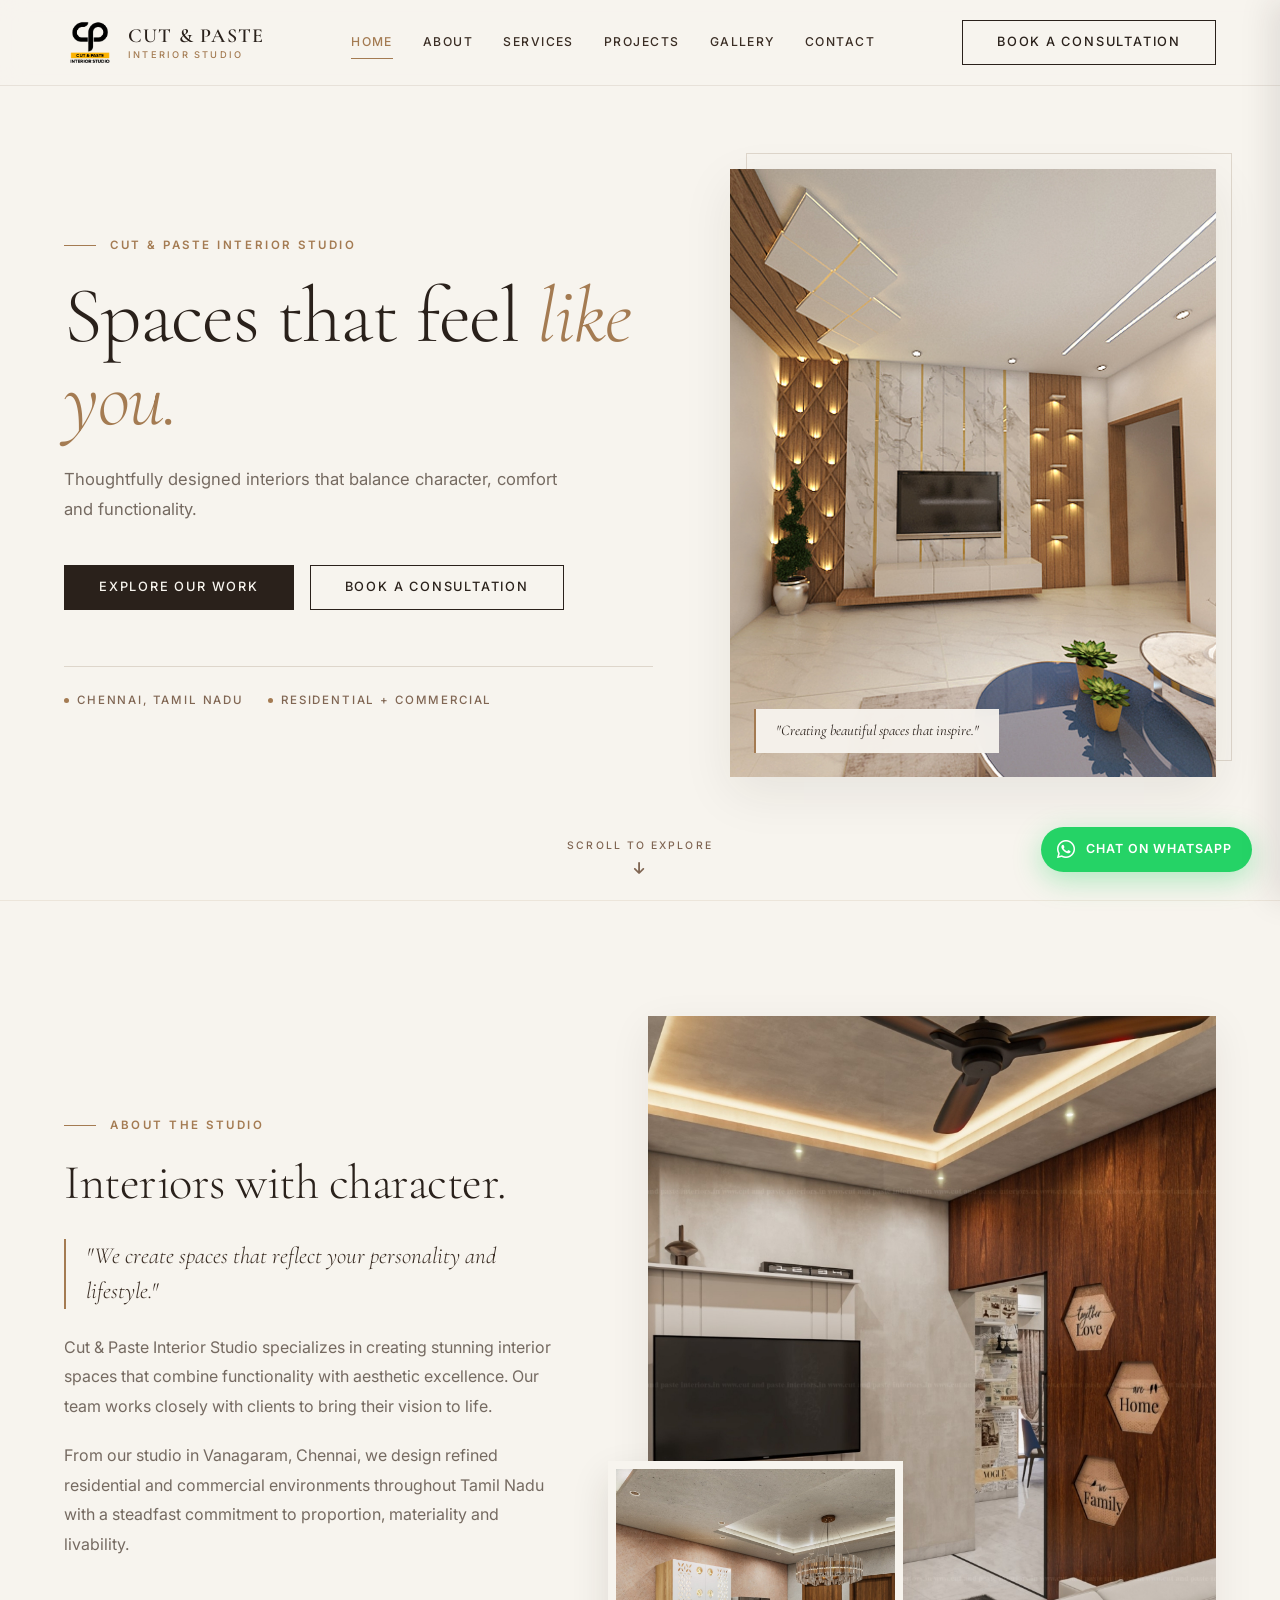
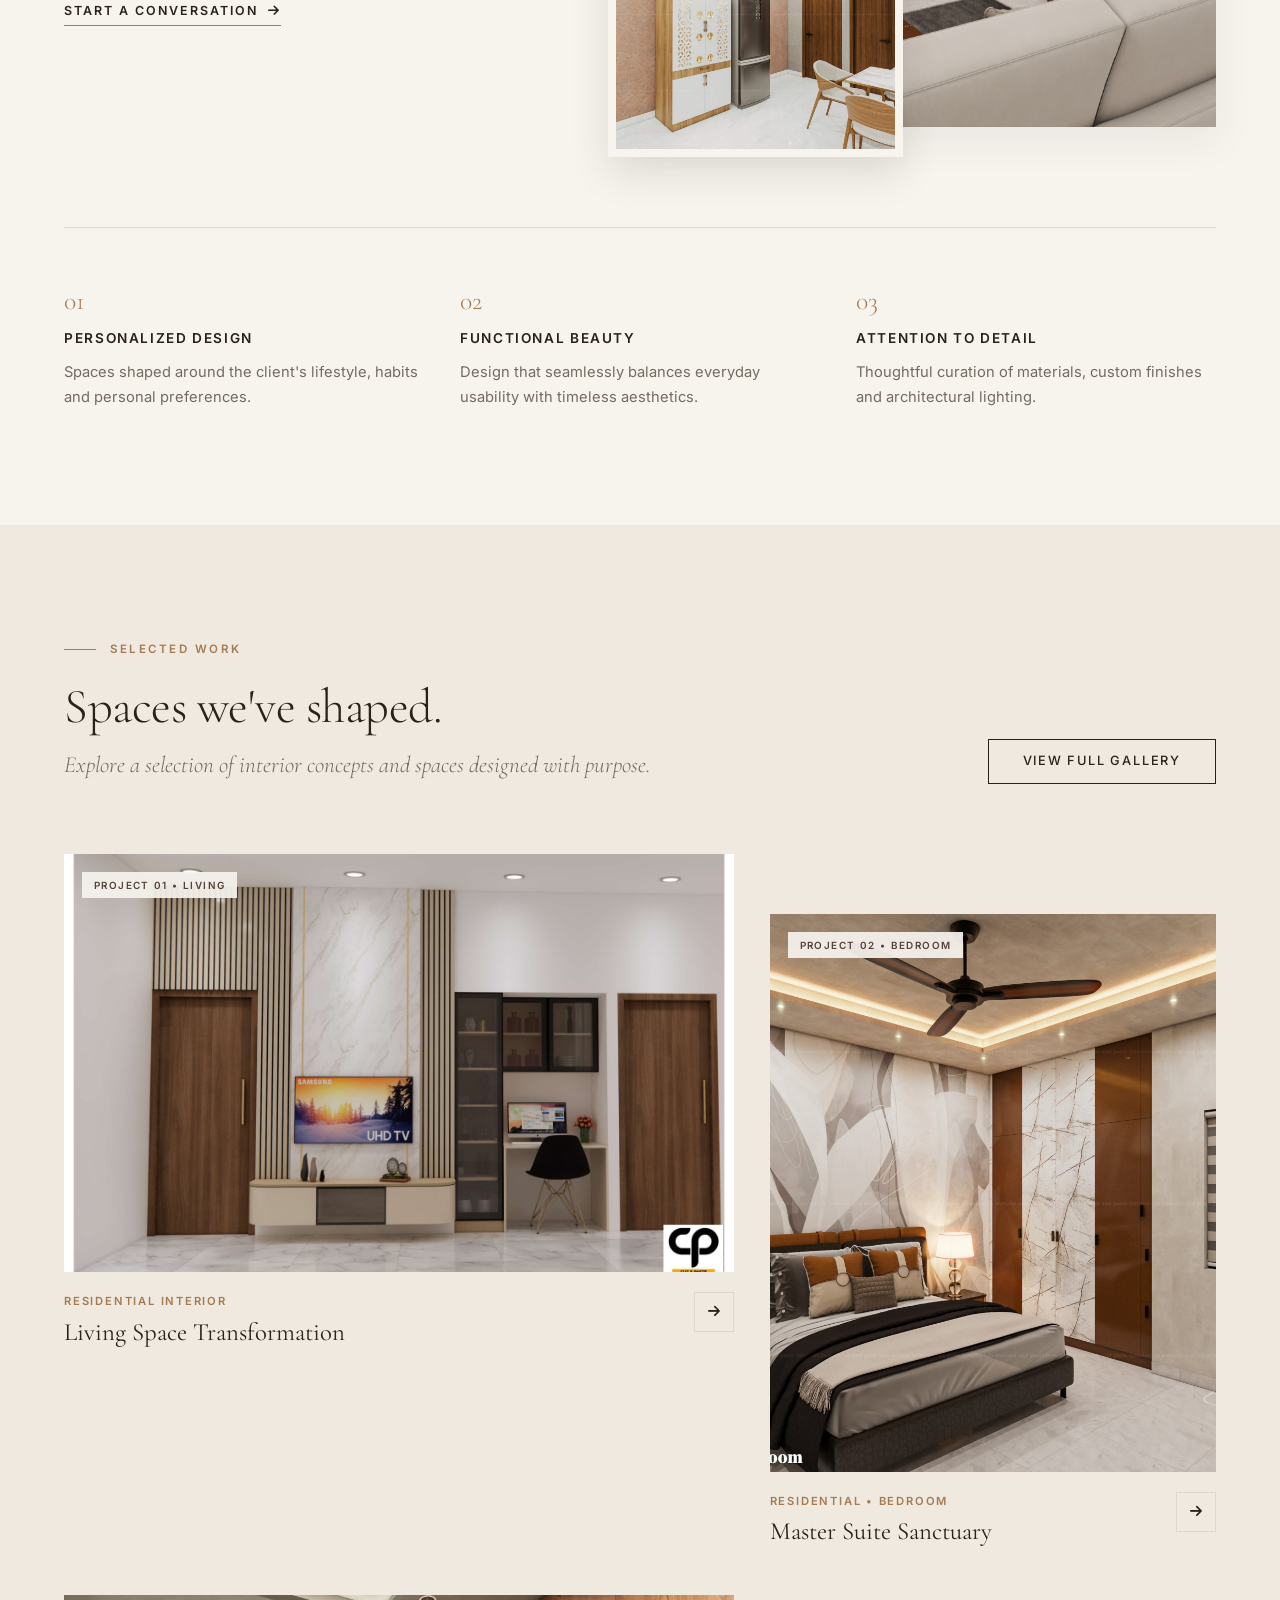
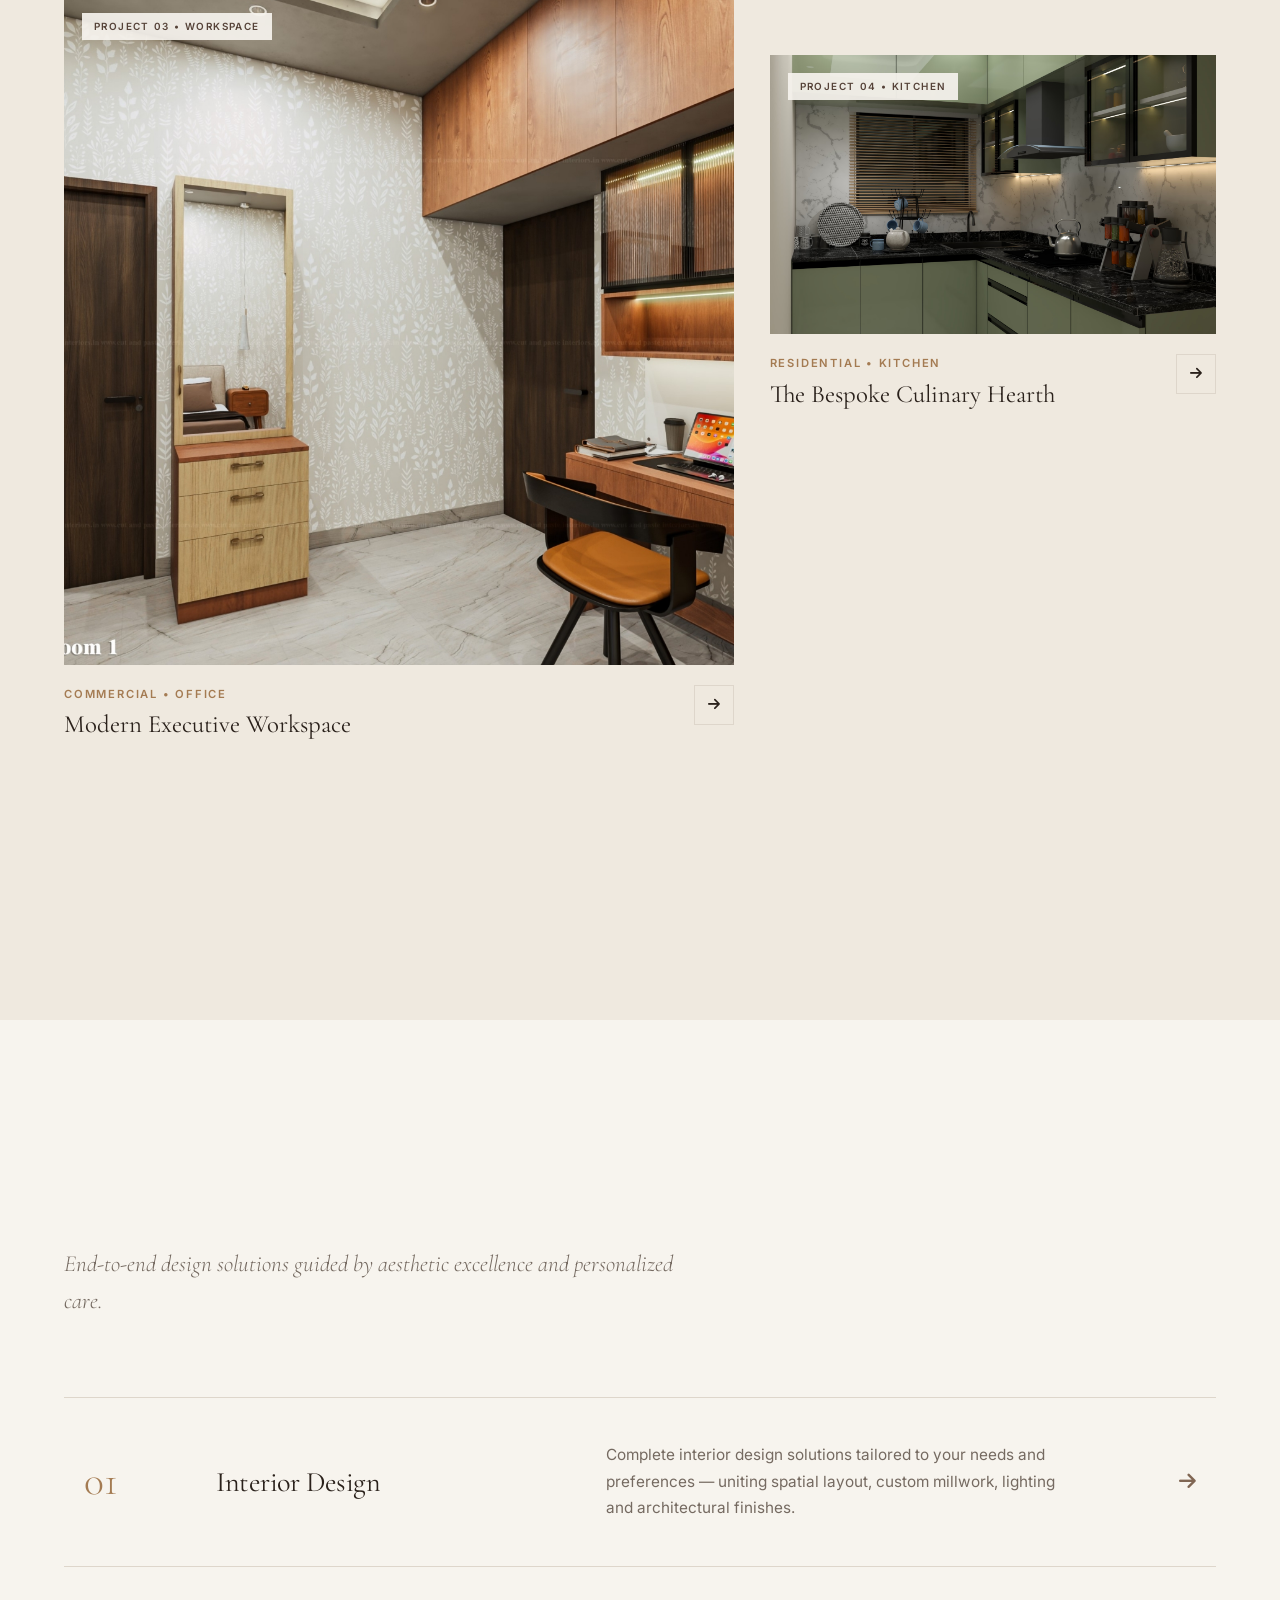
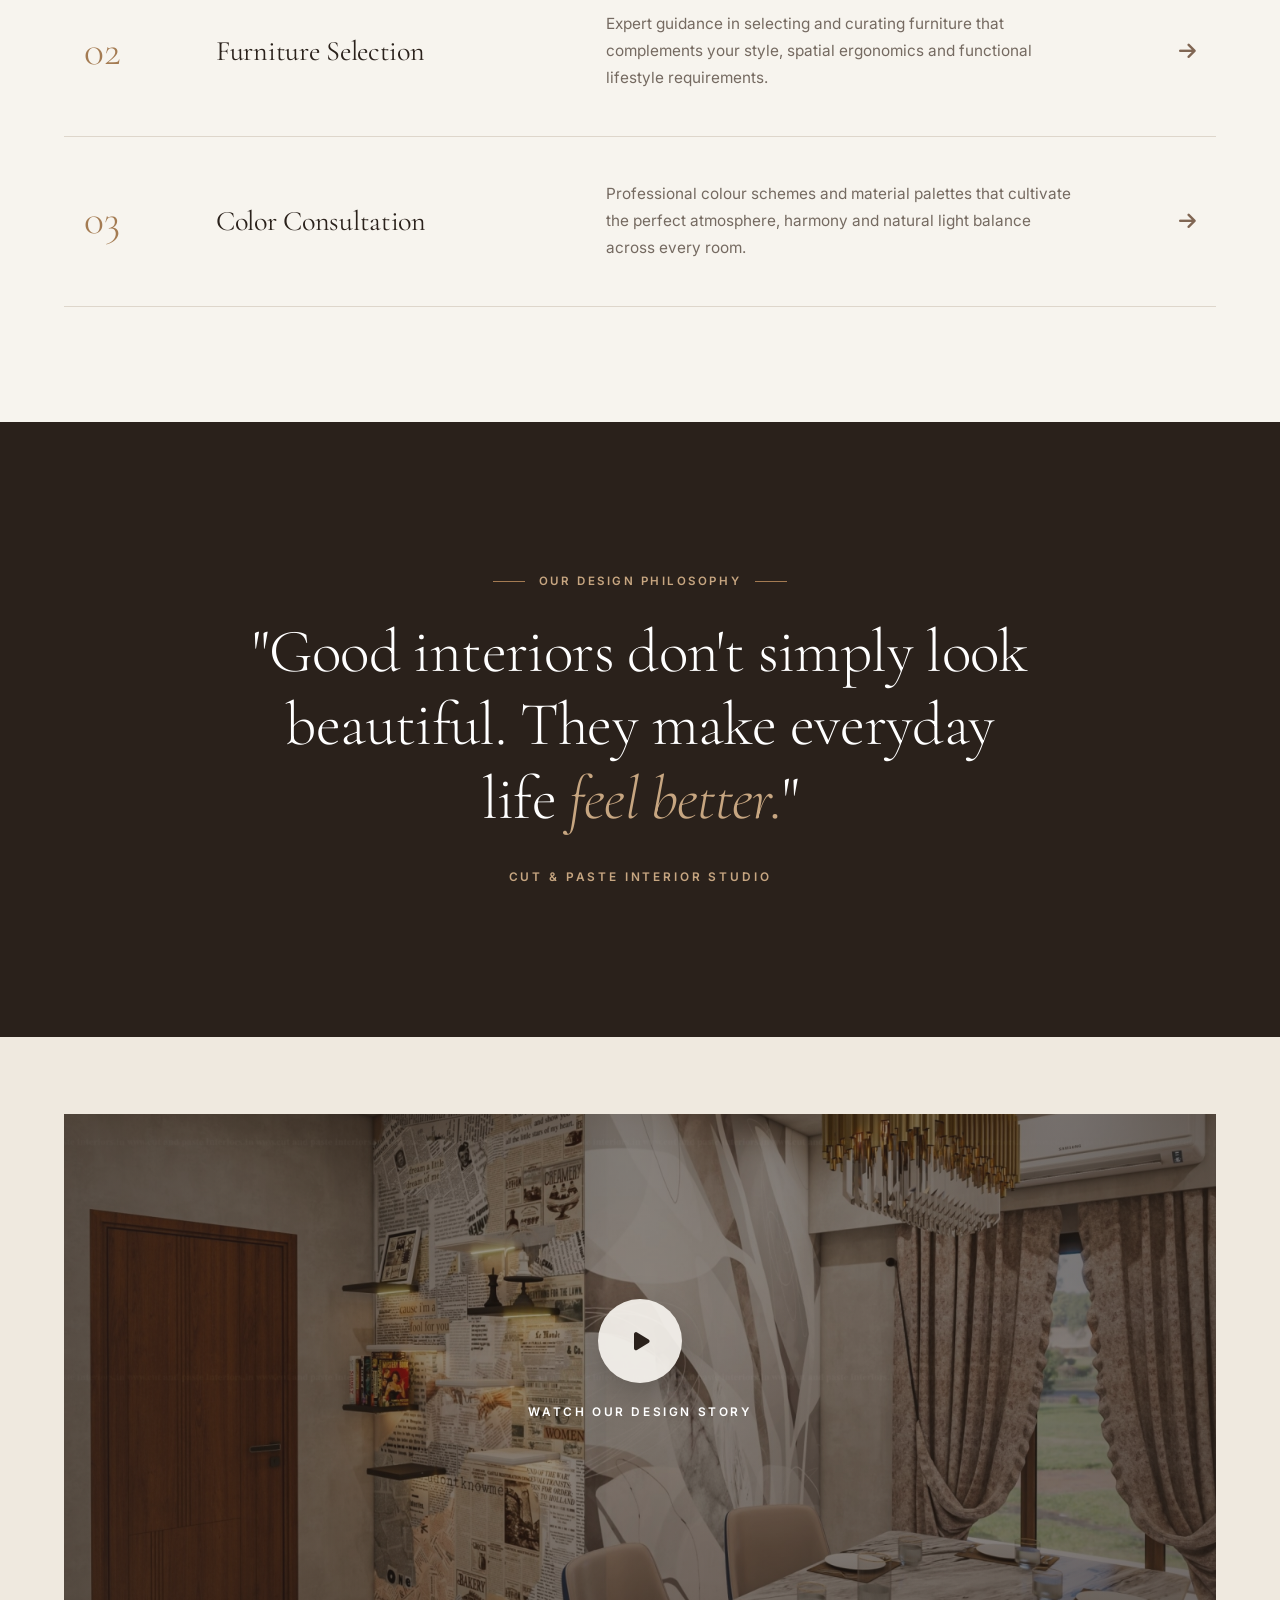
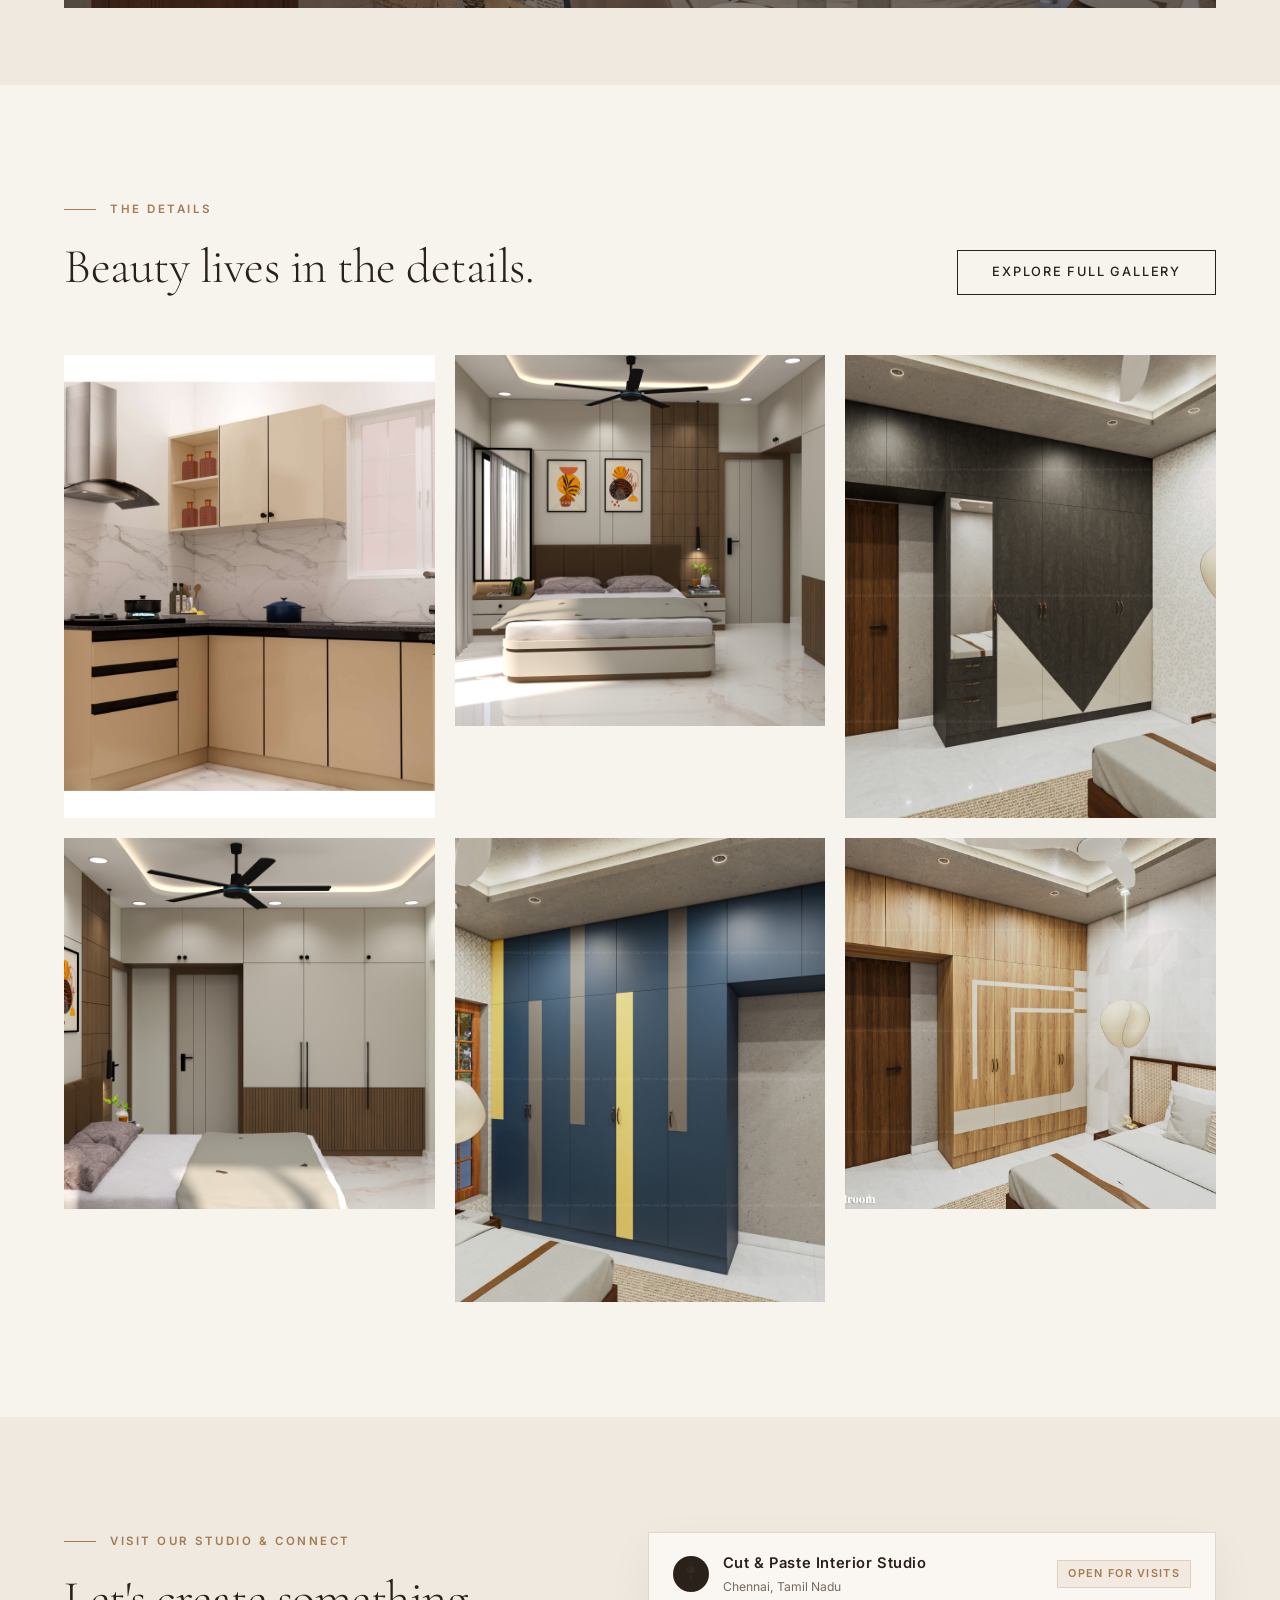
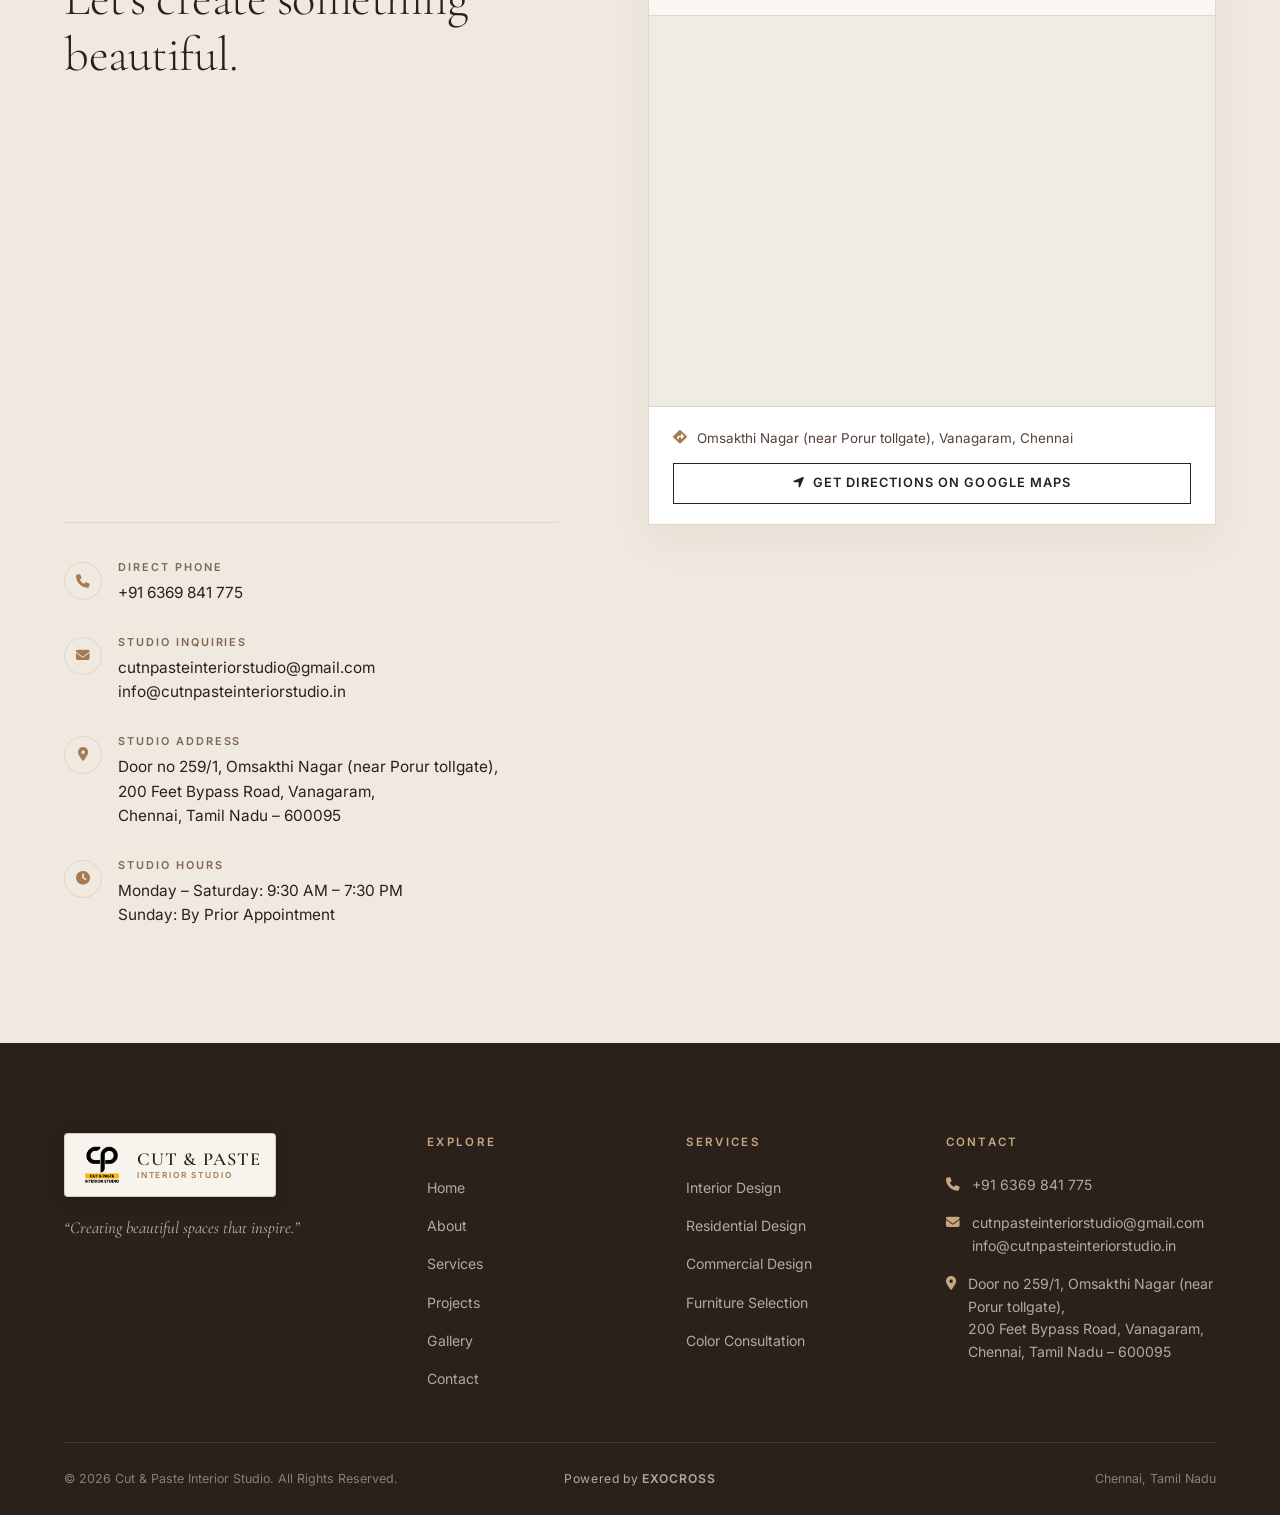
==== commit 1c0313fd: "Update studio location map view to coordinates 13.0475329, 80.1500008" ====
--- a/index.html
+++ b/index.html
@@ -656,7 +656,7 @@
 
               <div class="studio-map-frame">
                 <iframe title="Cut &amp; Paste Interior Studio Location Map"
-                  src="https://maps.google.com/maps?q=Door%20no%20259%2F1%2C%20Omsakthi%20Nagar%2C%20200%20feet%20bypass%20road%2C%20Vanagaram%2C%20Chennai%20600095&amp;t=&amp;z=15&amp;ie=UTF8&amp;iwloc=&amp;output=embed"
+                  src="https://maps.google.com/maps?q=13.0475329%2C80.1500008&amp;z=17&amp;hl=en&amp;t=&amp;ie=UTF8&amp;iwloc=&amp;output=embed"
                   loading="lazy" allowfullscreen="" referrerpolicy="no-referrer-when-downgrade"
                   class="studio-map-iframe"></iframe>
               </div>
@@ -666,7 +666,7 @@
                   <i class="fas fa-diamond-turn-right" aria-hidden="true"></i>
                   <span>Omsakthi Nagar (near Porur tollgate), Vanagaram, Chennai</span>
                 </div>
-                <a href="https://maps.google.com/?q=Door+no+259%2F1+Omsakthi+Nagar+near+Porur+tollgate+200+feet+bypass+road+Vanagaram+Chennai+600095"
+                <a href="https://maps.google.com/maps?q=13.0475329%2C80.1500008&amp;z=17&amp;hl=en"
                   target="_blank" rel="noopener noreferrer" class="btn btn-outline studio-directions-btn"
                   aria-label="Open Cut &amp; Paste Interior Studio directions on Google Maps">
                   <i class="fas fa-location-arrow" aria-hidden="true"></i>
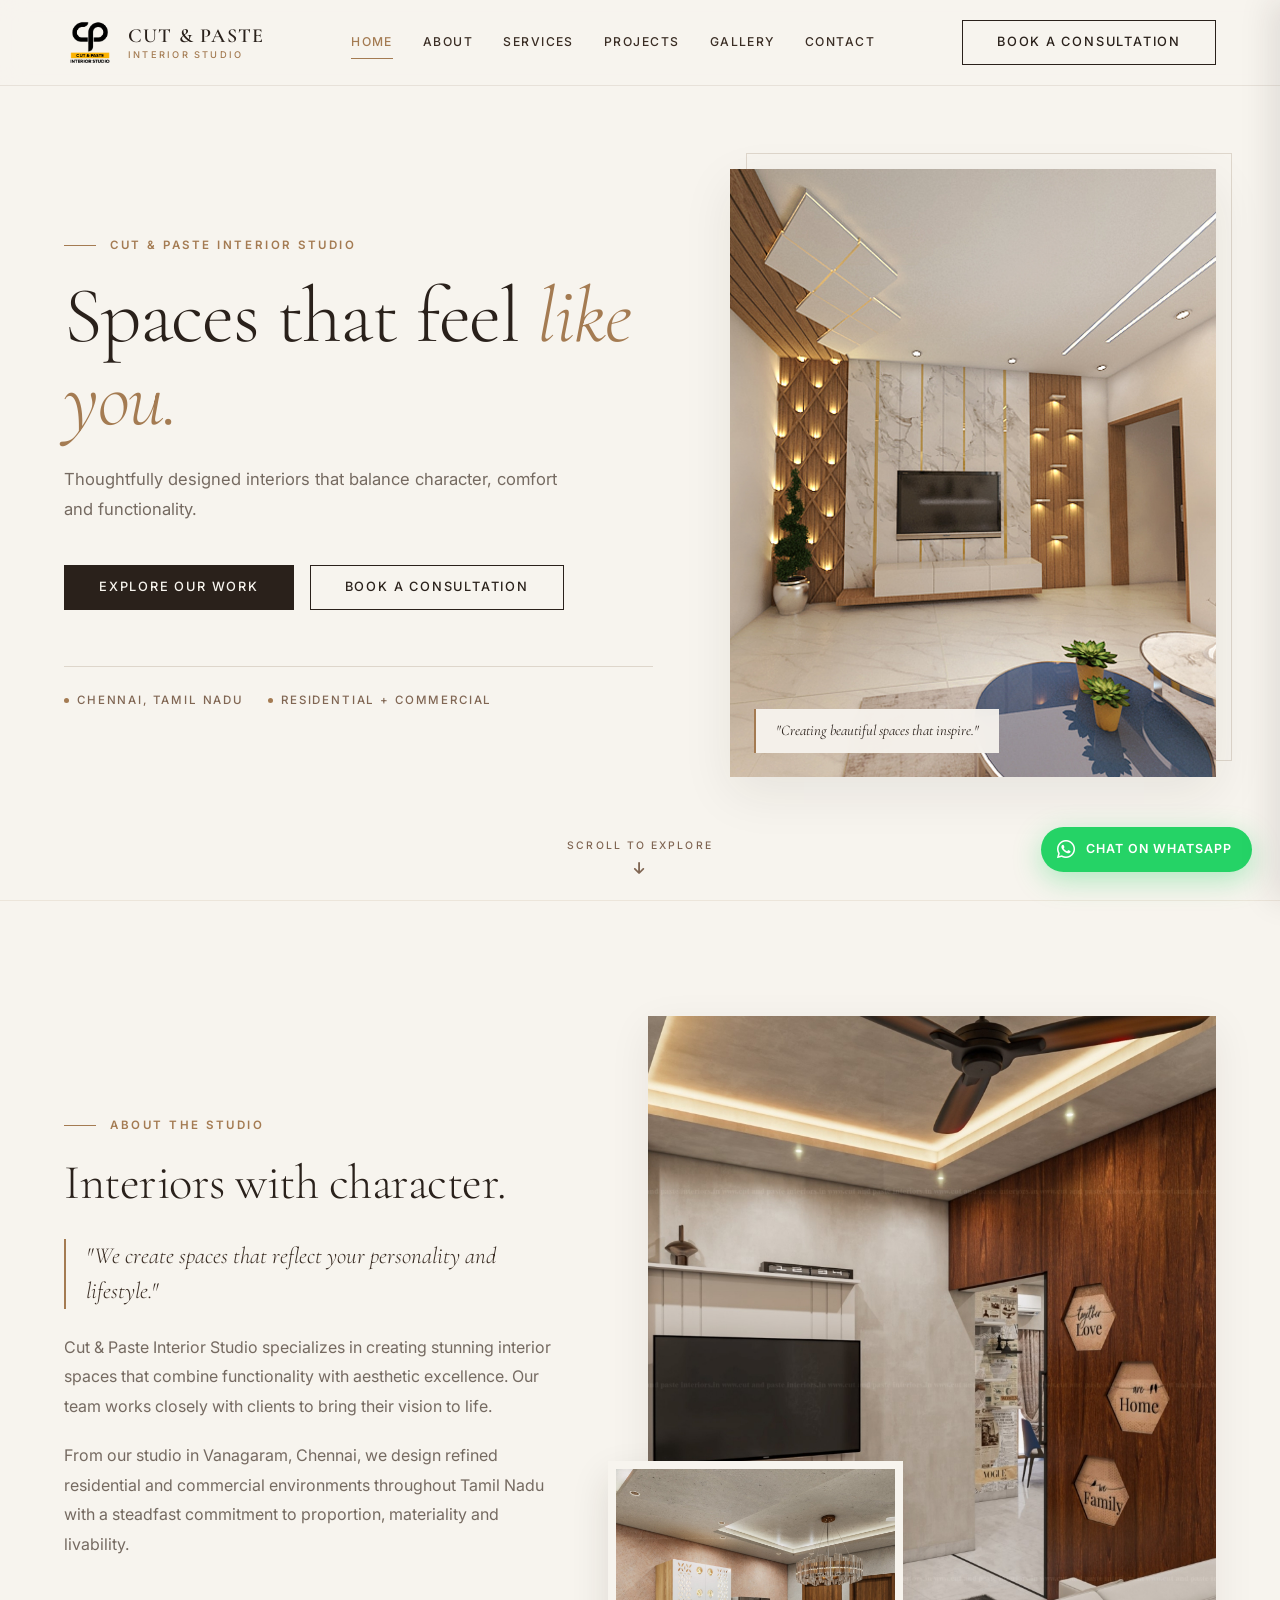
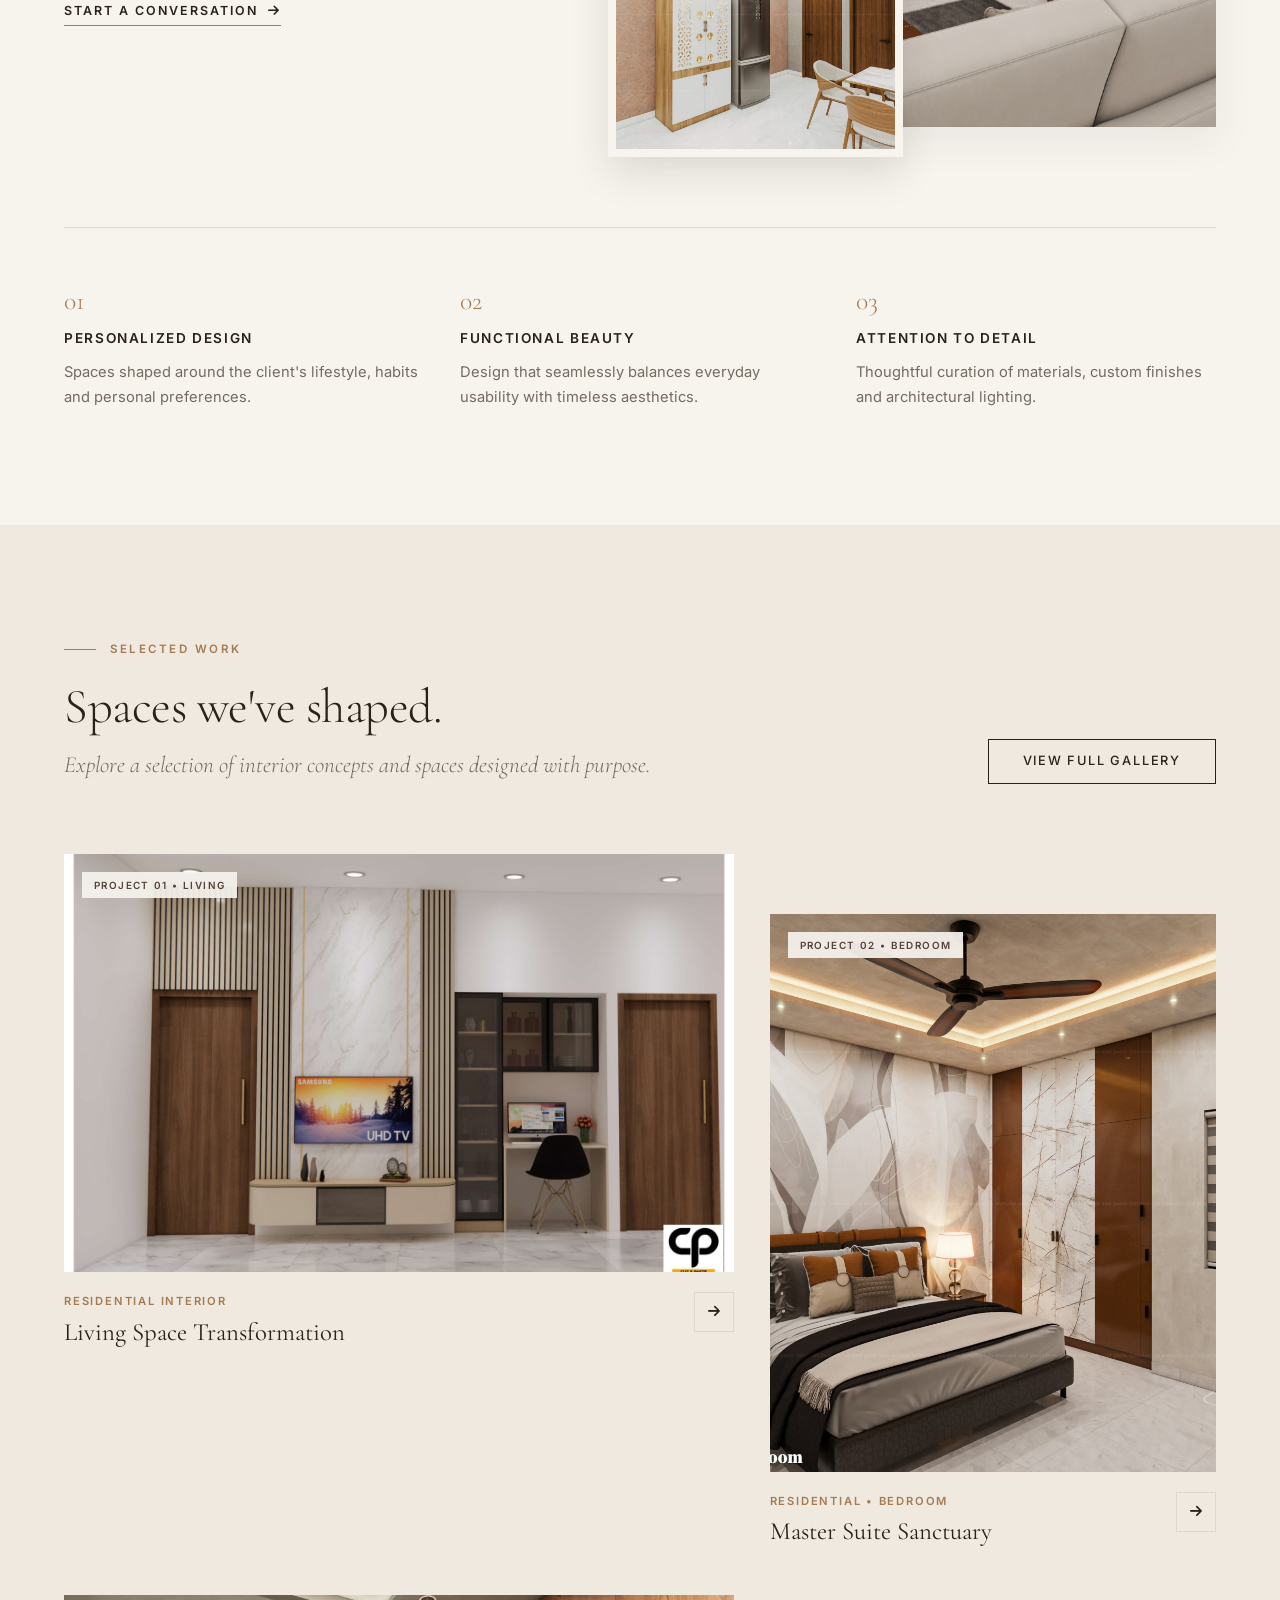
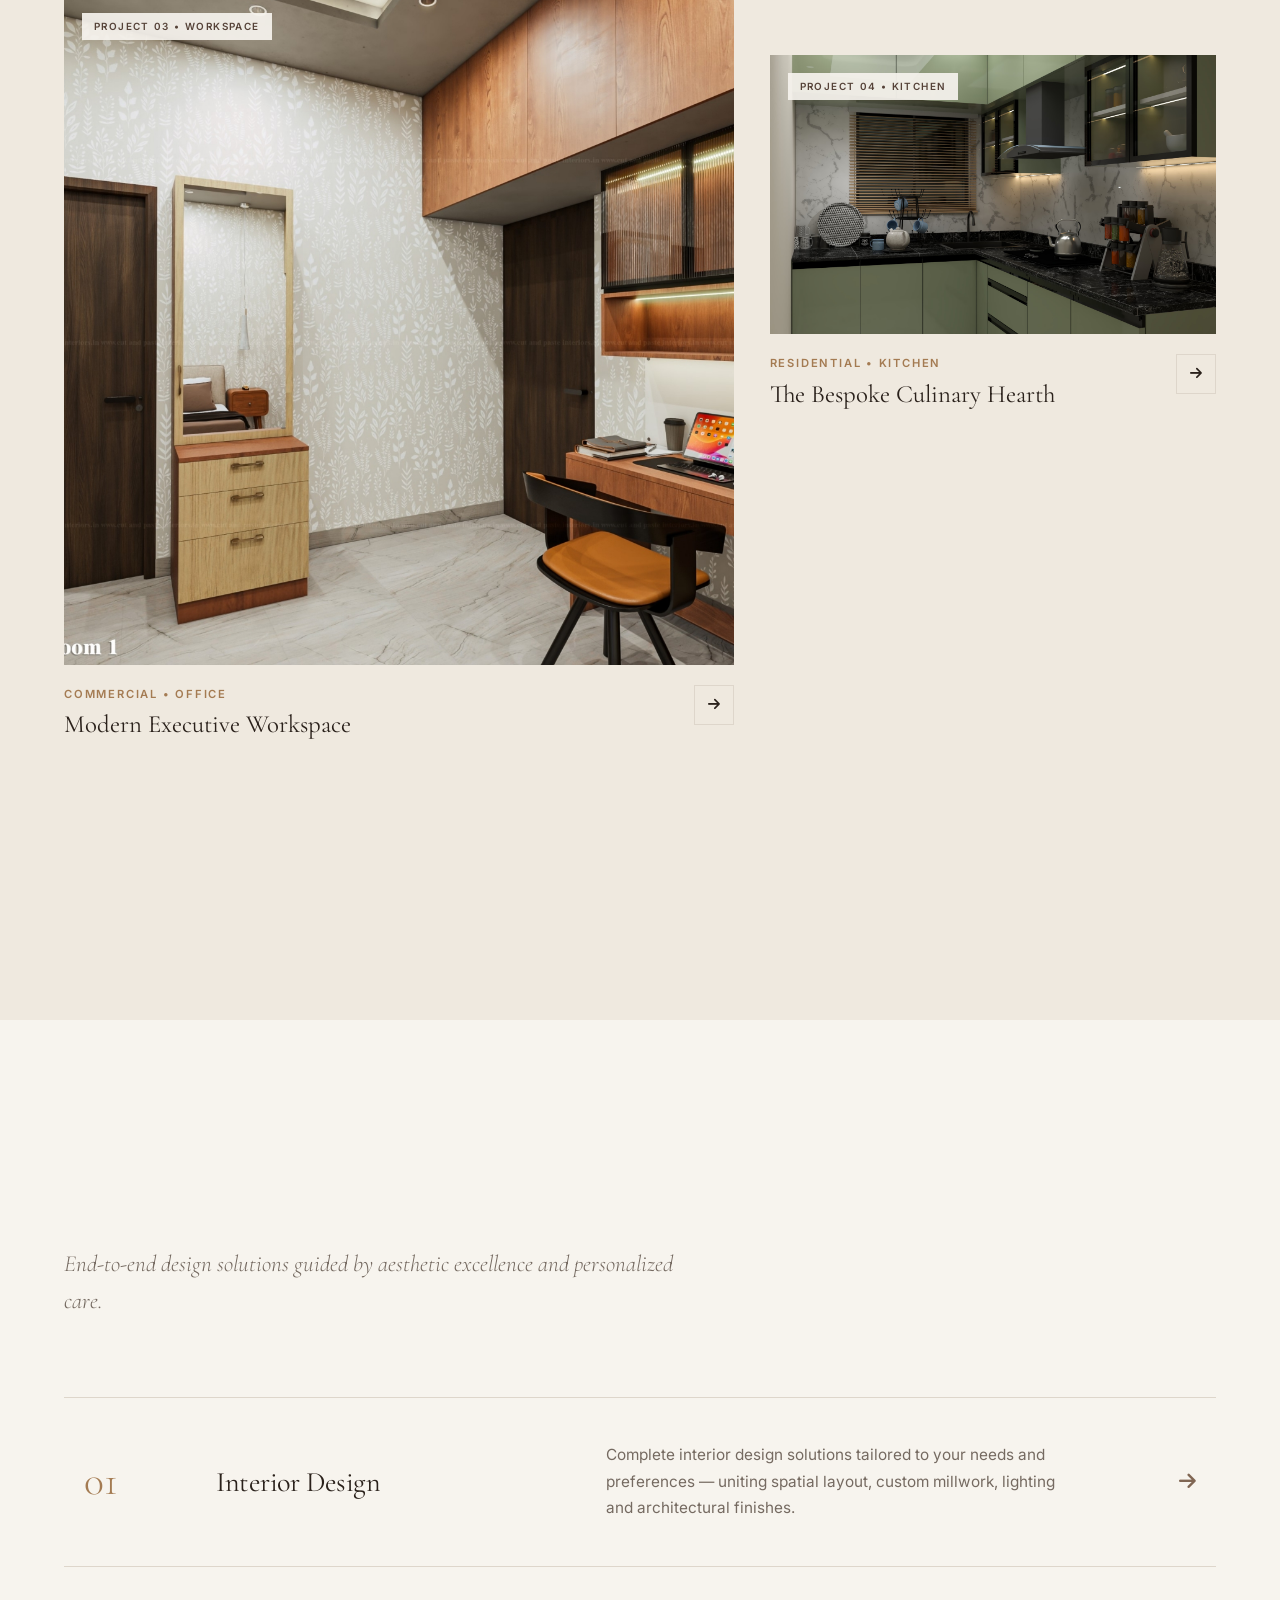
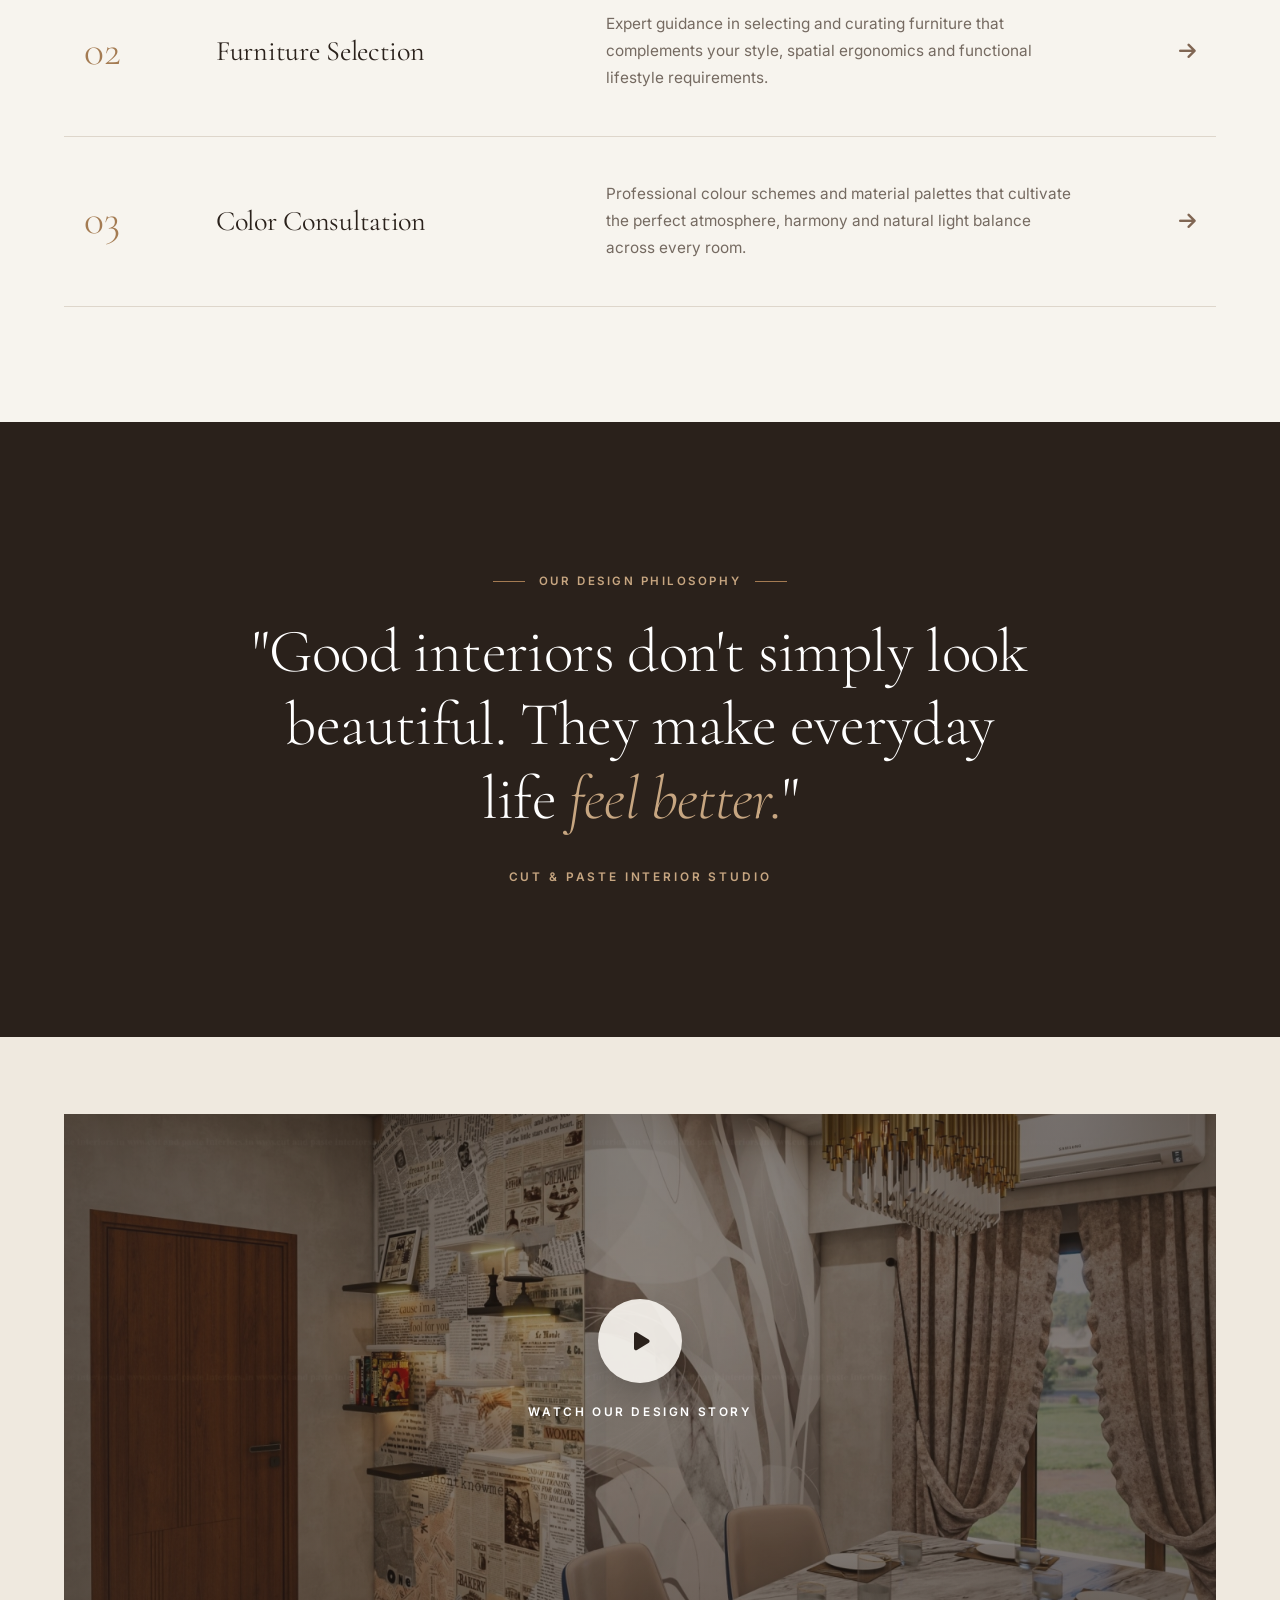
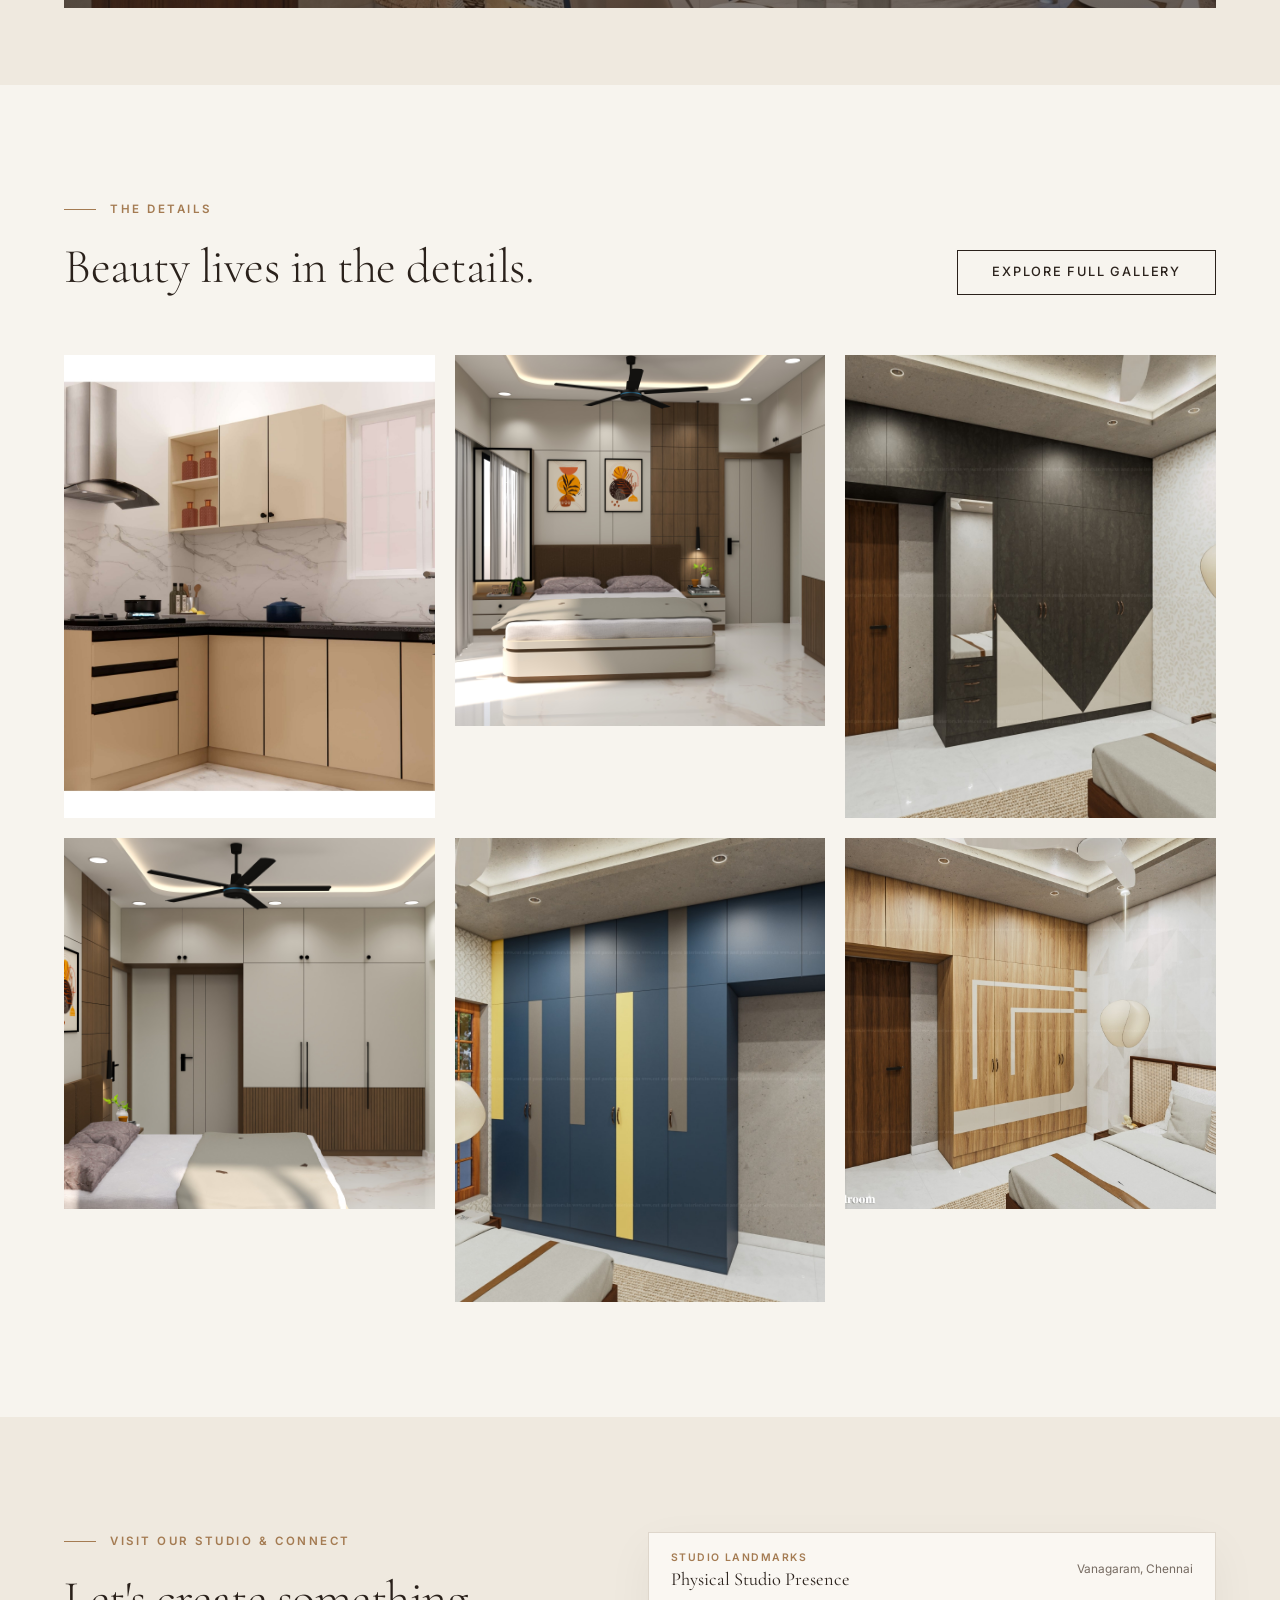
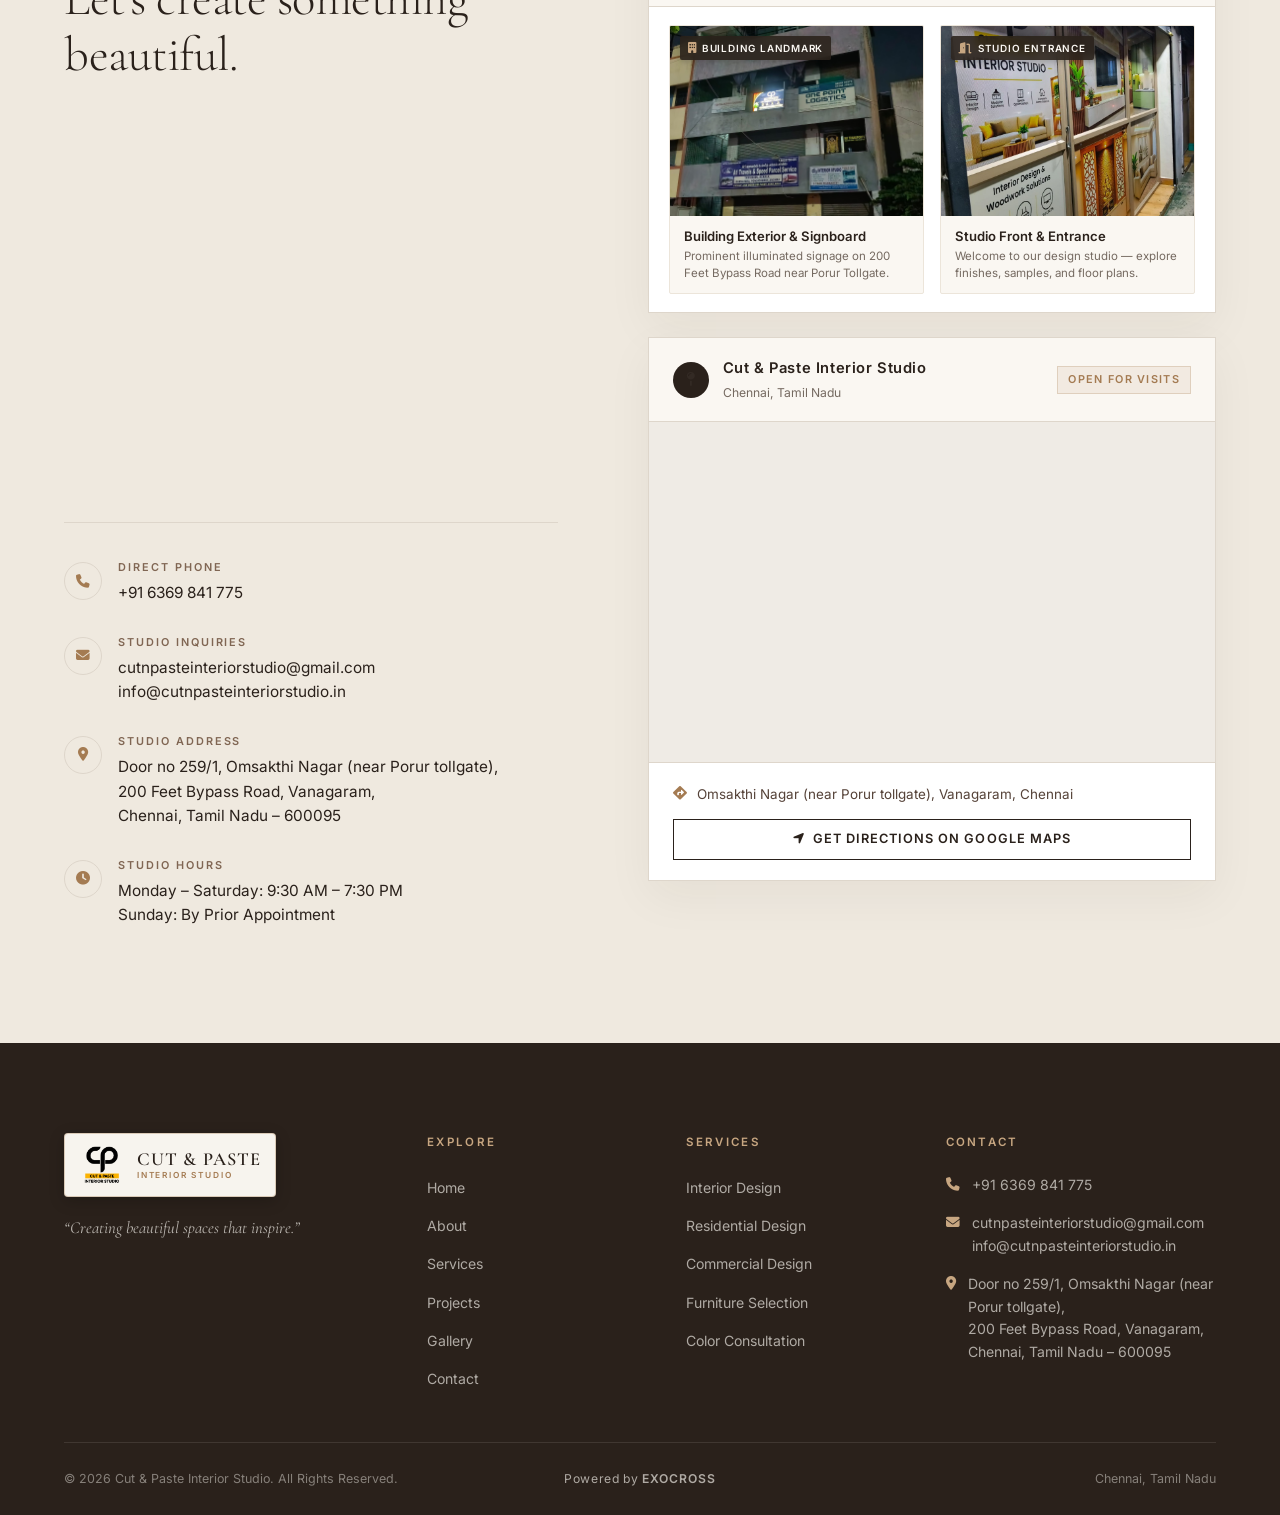
==== commit 1664308a: "feat: add office location building exterior and entrance showcase in contact section" ====
--- a/index.html
+++ b/index.html
@@ -642,6 +642,64 @@
 
           <!-- Right: Visible Studio Location Map Card -->
           <div class="studio-map-col fade-up delay-2">
+
+            <!-- Studio Landmarks & Location Photos Card -->
+            <div class="studio-photos-card">
+              <div class="studio-photos-header">
+                <div class="studio-photos-header-info">
+                  <span class="studio-photos-badge">Studio Landmarks</span>
+                  <h3 class="studio-photos-title">Physical Studio Presence</h3>
+                </div>
+                <span class="studio-photos-sub">Vanagaram, Chennai</span>
+              </div>
+
+              <div class="studio-photos-grid">
+                <!-- Exterior Landmark Photo -->
+                <figure class="studio-photo-item" tabindex="0" role="button"
+                  aria-label="Enlarge Building Exterior and Signboard photo"
+                  data-full="images/location/studio-building-exterior.jpg"
+                  data-caption="Building Exterior &amp; Signboard &mdash; 200 Feet Bypass Road near Porur Tollgate, Vanagaram, Chennai">
+                  <div class="studio-photo-img-wrap">
+                    <img src="images/location/studio-building-exterior.jpg"
+                      alt="Cut &amp; Paste Interior Studio illuminated building signboard on 200 Feet Bypass Road, Vanagaram, Chennai"
+                      width="1024" height="768" loading="lazy">
+                    <span class="studio-photo-tag">
+                      <i class="fas fa-building" aria-hidden="true"></i> Building Landmark
+                    </span>
+                    <div class="studio-photo-overlay" aria-hidden="true">
+                      <span class="studio-photo-zoom-icon"><i class="fas fa-magnifying-glass-plus"></i></span>
+                    </div>
+                  </div>
+                  <figcaption class="studio-photo-caption">
+                    <p class="studio-photo-title">Building Exterior &amp; Signboard</p>
+                    <p class="studio-photo-desc">Prominent illuminated signage on 200 Feet Bypass Road near Porur Tollgate.</p>
+                  </figcaption>
+                </figure>
+
+                <!-- Entrance Storefront Photo -->
+                <figure class="studio-photo-item" tabindex="0" role="button"
+                  aria-label="Enlarge Studio Entrance and Front photo"
+                  data-full="images/location/studio-entrance-storefront.jpg"
+                  data-caption="Studio Storefront &amp; Entrance &mdash; Door no 259/1, Omsakthi Nagar, Vanagaram, Chennai">
+                  <div class="studio-photo-img-wrap">
+                    <img src="images/location/studio-entrance-storefront.jpg"
+                      alt="Cut &amp; Paste Interior Studio storefront glass entrance showing interior woodwork and design services"
+                      width="768" height="1024" loading="lazy">
+                    <span class="studio-photo-tag">
+                      <i class="fas fa-door-open" aria-hidden="true"></i> Studio Entrance
+                    </span>
+                    <div class="studio-photo-overlay" aria-hidden="true">
+                      <span class="studio-photo-zoom-icon"><i class="fas fa-magnifying-glass-plus"></i></span>
+                    </div>
+                  </div>
+                  <figcaption class="studio-photo-caption">
+                    <p class="studio-photo-title">Studio Front &amp; Entrance</p>
+                    <p class="studio-photo-desc">Welcome to our design studio &mdash; explore finishes, samples, and floor plans.</p>
+                  </figcaption>
+                </figure>
+              </div>
+            </div>
+
             <div class="studio-map-card">
               <div class="studio-map-header">
                 <div class="studio-map-header-info">
@@ -772,6 +830,19 @@
     </div>
   </footer>
 
+  <!-- Accessible Studio Photo Zoom Dialog -->
+  <dialog id="studio-photo-dialog" class="studio-photo-dialog" aria-labelledby="dialog-photo-caption">
+    <div class="dialog-inner">
+      <button type="button" class="dialog-close-btn" id="dialog-photo-close" aria-label="Close photo view">
+        <i class="fas fa-times" aria-hidden="true"></i>
+      </button>
+      <div class="dialog-img-container">
+        <img id="dialog-photo-img" src="" alt="">
+      </div>
+      <p id="dialog-photo-caption" class="dialog-photo-caption"></p>
+    </div>
+  </dialog>
+
   <!-- Modular Interactive JavaScript -->
   <script src="js/main.js" defer></script>
 </body>
--- a/css/style.css
+++ b/css/style.css
@@ -1499,6 +1499,273 @@
   color: #FFFFFF !important;
 }
 
+/* ─── Studio Photos Card & Grid ─── */
+.studio-photos-card {
+  background-color: var(--color-white);
+  border: 1px solid var(--color-border);
+  box-shadow: 0 16px 44px rgba(42, 33, 27, 0.05);
+  margin-bottom: 24px;
+  overflow: hidden;
+}
+
+.studio-photos-header {
+  padding: 16px 22px;
+  background-color: #FAF7F2;
+  border-bottom: 1px solid var(--color-border);
+  display: flex;
+  align-items: center;
+  justify-content: space-between;
+  gap: 12px;
+}
+
+.studio-photos-header-info {
+  display: flex;
+  flex-direction: column;
+  gap: 2px;
+}
+
+.studio-photos-badge {
+  font-family: var(--font-sans);
+  font-size: 0.65rem;
+  font-weight: 600;
+  letter-spacing: 0.14em;
+  text-transform: uppercase;
+  color: var(--color-bronze);
+  display: block;
+}
+
+.studio-photos-title {
+  font-family: var(--font-serif);
+  font-size: 1.15rem;
+  font-weight: 400;
+  color: var(--color-brown-900);
+  line-height: 1.2;
+}
+
+.studio-photos-sub {
+  font-size: 0.74rem;
+  color: var(--color-text-muted);
+}
+
+.studio-photos-grid {
+  display: grid;
+  grid-template-columns: 1fr 1fr;
+  gap: 16px;
+  padding: 18px 20px;
+}
+
+.studio-photo-item {
+  display: flex;
+  flex-direction: column;
+  cursor: pointer;
+  background-color: #FAF7F2;
+  border: 1px solid var(--color-border-light);
+  border-radius: 2px;
+  overflow: hidden;
+  transition: transform var(--transition-sm), box-shadow var(--transition-sm), border-color var(--transition-sm);
+  margin: 0;
+  text-align: left;
+}
+
+.studio-photo-item:hover,
+.studio-photo-item:focus-visible {
+  transform: translateY(-3px);
+  border-color: var(--color-bronze);
+  box-shadow: 0 10px 24px rgba(42, 33, 27, 0.08);
+  outline: none;
+}
+
+.studio-photo-img-wrap {
+  position: relative;
+  width: 100%;
+  aspect-ratio: 4 / 3;
+  overflow: hidden;
+  background-color: #EFEBE5;
+}
+
+.studio-photo-img-wrap img {
+  width: 100%;
+  height: 100%;
+  object-fit: cover;
+  object-position: center;
+  transition: transform 0.5s var(--ease);
+}
+
+.studio-photo-item:hover .studio-photo-img-wrap img {
+  transform: scale(1.05);
+}
+
+.studio-photo-tag {
+  position: absolute;
+  top: 10px;
+  left: 10px;
+  background-color: rgba(42, 33, 27, 0.88);
+  backdrop-filter: blur(4px);
+  color: #FAF7F2;
+  font-family: var(--font-sans);
+  font-size: 0.62rem;
+  font-weight: 600;
+  letter-spacing: 0.08em;
+  text-transform: uppercase;
+  padding: 4px 8px;
+  border-radius: 2px;
+  display: inline-flex;
+  align-items: center;
+  gap: 5px;
+  z-index: 2;
+  box-shadow: 0 2px 6px rgba(0, 0, 0, 0.2);
+}
+
+.studio-photo-tag i {
+  color: var(--color-bronze-light);
+  font-size: 0.7rem;
+}
+
+.studio-photo-overlay {
+  position: absolute;
+  inset: 0;
+  background-color: rgba(42, 33, 27, 0.35);
+  opacity: 0;
+  display: flex;
+  align-items: center;
+  justify-content: center;
+  transition: opacity var(--transition-sm);
+  z-index: 3;
+}
+
+.studio-photo-item:hover .studio-photo-overlay {
+  opacity: 1;
+}
+
+.studio-photo-zoom-icon {
+  width: 38px;
+  height: 38px;
+  border-radius: 50%;
+  background-color: var(--color-white);
+  color: var(--color-brown-900);
+  display: flex;
+  align-items: center;
+  justify-content: center;
+  font-size: 0.95rem;
+  box-shadow: 0 4px 12px rgba(0, 0, 0, 0.2);
+  transform: scale(0.85);
+  transition: transform var(--transition-sm);
+}
+
+.studio-photo-item:hover .studio-photo-zoom-icon {
+  transform: scale(1);
+}
+
+.studio-photo-caption {
+  padding: 12px 14px;
+}
+
+.studio-photo-title {
+  font-family: var(--font-sans);
+  font-size: 0.82rem;
+  font-weight: 600;
+  color: var(--color-brown-900);
+  margin-bottom: 3px;
+  line-height: 1.3;
+}
+
+.studio-photo-desc {
+  font-size: 0.72rem;
+  color: var(--color-text-muted);
+  line-height: 1.45;
+}
+
+/* ─── Studio Photo Zoom Accessible Dialog ─── */
+.studio-photo-dialog {
+  border: none;
+  background: transparent;
+  padding: 0;
+  max-width: 90vw;
+  max-height: 90vh;
+  margin: auto;
+}
+
+.studio-photo-dialog::backdrop {
+  background-color: rgba(20, 15, 12, 0.88);
+  backdrop-filter: blur(6px);
+}
+
+.dialog-inner {
+  position: relative;
+  background-color: var(--color-brown-900);
+  border: 1px solid rgba(164, 123, 82, 0.35);
+  border-radius: 3px;
+  padding: 24px;
+  display: flex;
+  flex-direction: column;
+  align-items: center;
+  box-shadow: 0 24px 60px rgba(0, 0, 0, 0.5);
+  max-width: 900px;
+}
+
+.dialog-img-container {
+  max-width: 82vw;
+  max-height: 72vh;
+  display: flex;
+  align-items: center;
+  justify-content: center;
+  overflow: hidden;
+  background-color: #1a1410;
+}
+
+.dialog-img-container img {
+  max-width: 100%;
+  max-height: 72vh;
+  object-fit: contain;
+  border-radius: 2px;
+}
+
+.dialog-photo-caption {
+  margin-top: 14px;
+  color: #FAF7F2;
+  font-size: 0.85rem;
+  font-family: var(--font-sans);
+  text-align: center;
+  line-height: 1.5;
+  padding-inline: 12px;
+}
+
+.dialog-close-btn {
+  position: absolute;
+  top: 10px;
+  right: 10px;
+  width: 36px;
+  height: 36px;
+  border-radius: 50%;
+  background-color: rgba(255, 255, 255, 0.15);
+  border: none;
+  color: #FAF7F2;
+  display: flex;
+  align-items: center;
+  justify-content: center;
+  font-size: 1rem;
+  cursor: pointer;
+  transition: background-color var(--transition-sm), transform var(--transition-sm);
+  z-index: 10;
+}
+
+.dialog-close-btn:hover {
+  background-color: var(--color-bronze);
+  transform: rotate(90deg);
+}
+
+@media (max-width: 580px) {
+  .studio-photos-grid {
+    grid-template-columns: 1fr;
+    gap: 14px;
+    padding: 14px 14px;
+  }
+
+  .dialog-inner {
+    padding: 16px 12px 14px;
+  }
+}
+
 /* ─── Studio Map Card ─── */
 .studio-map-col {
   width: 100%;
@@ -1572,7 +1839,7 @@
 .studio-map-frame {
   position: relative;
   width: 100%;
-  min-height: 390px;
+  min-height: clamp(280px, 28vw, 340px);
   background-color: #EFEBE5;
 }
 
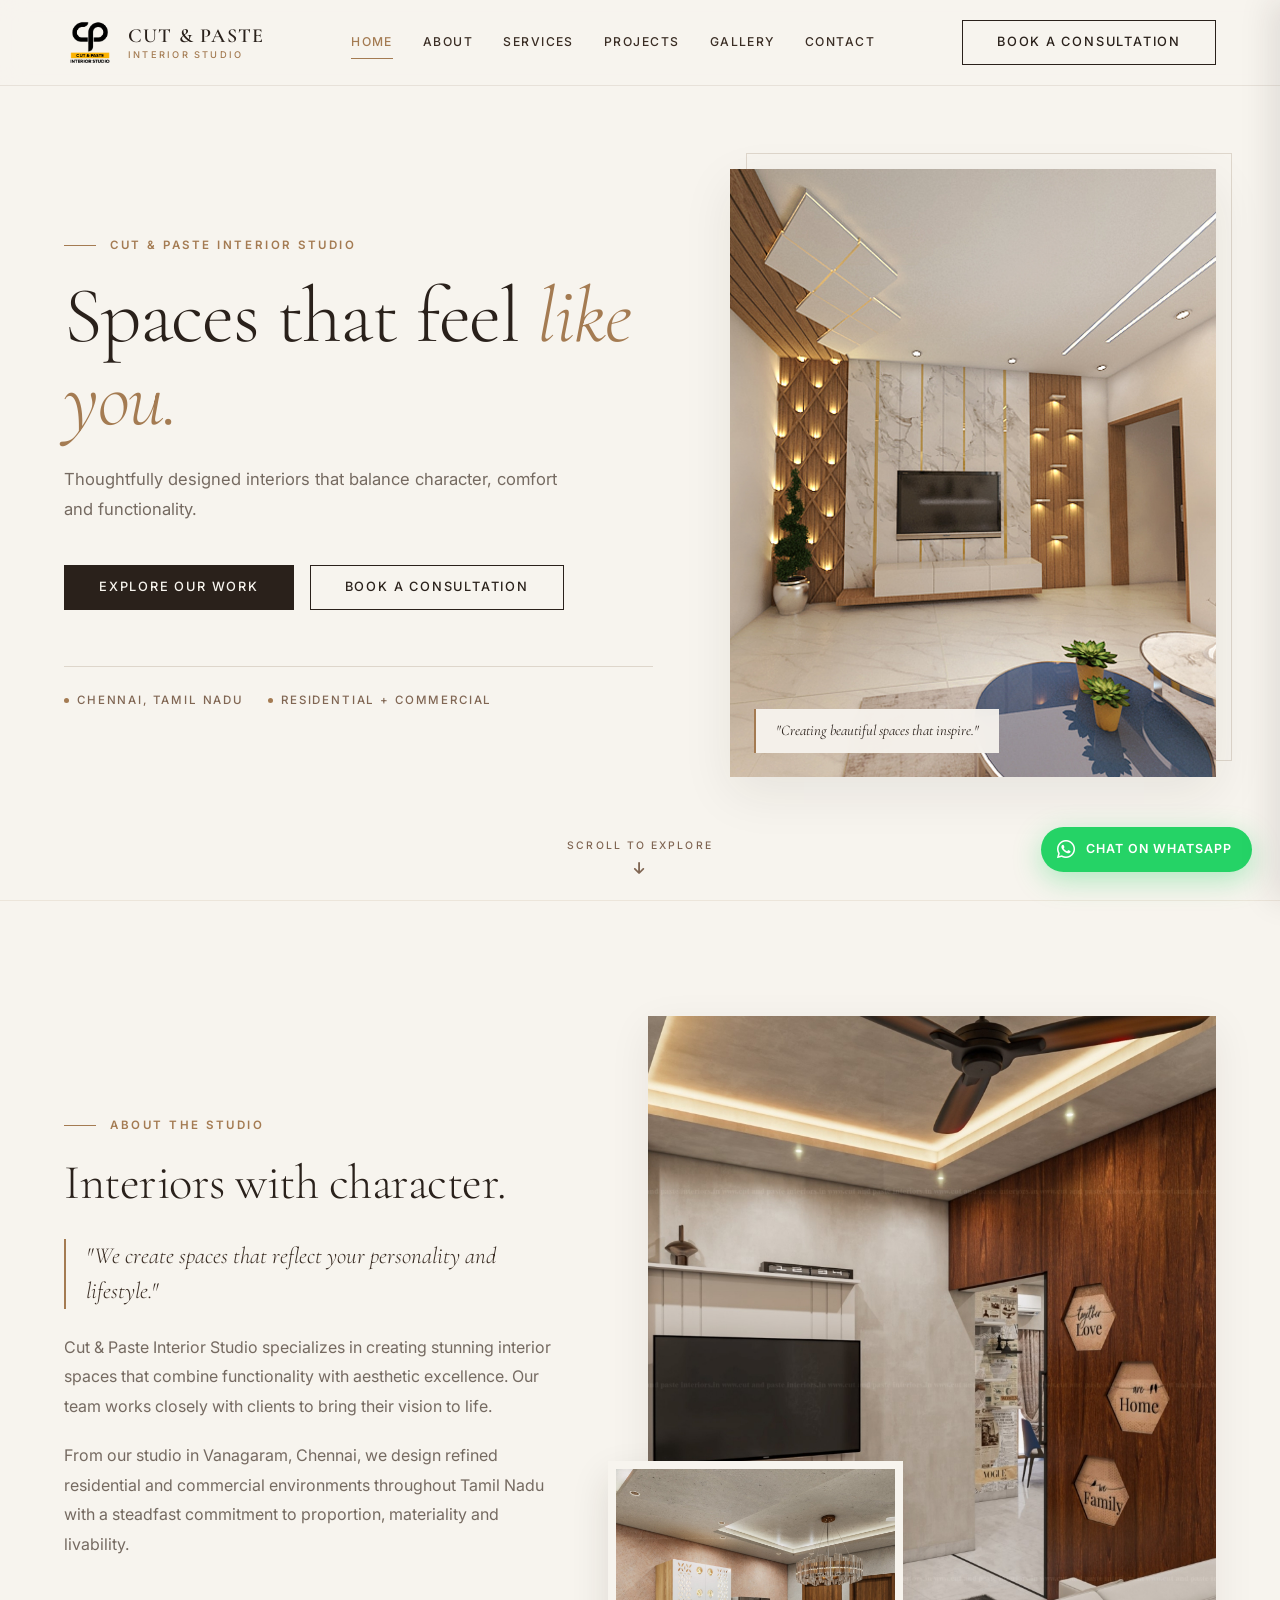
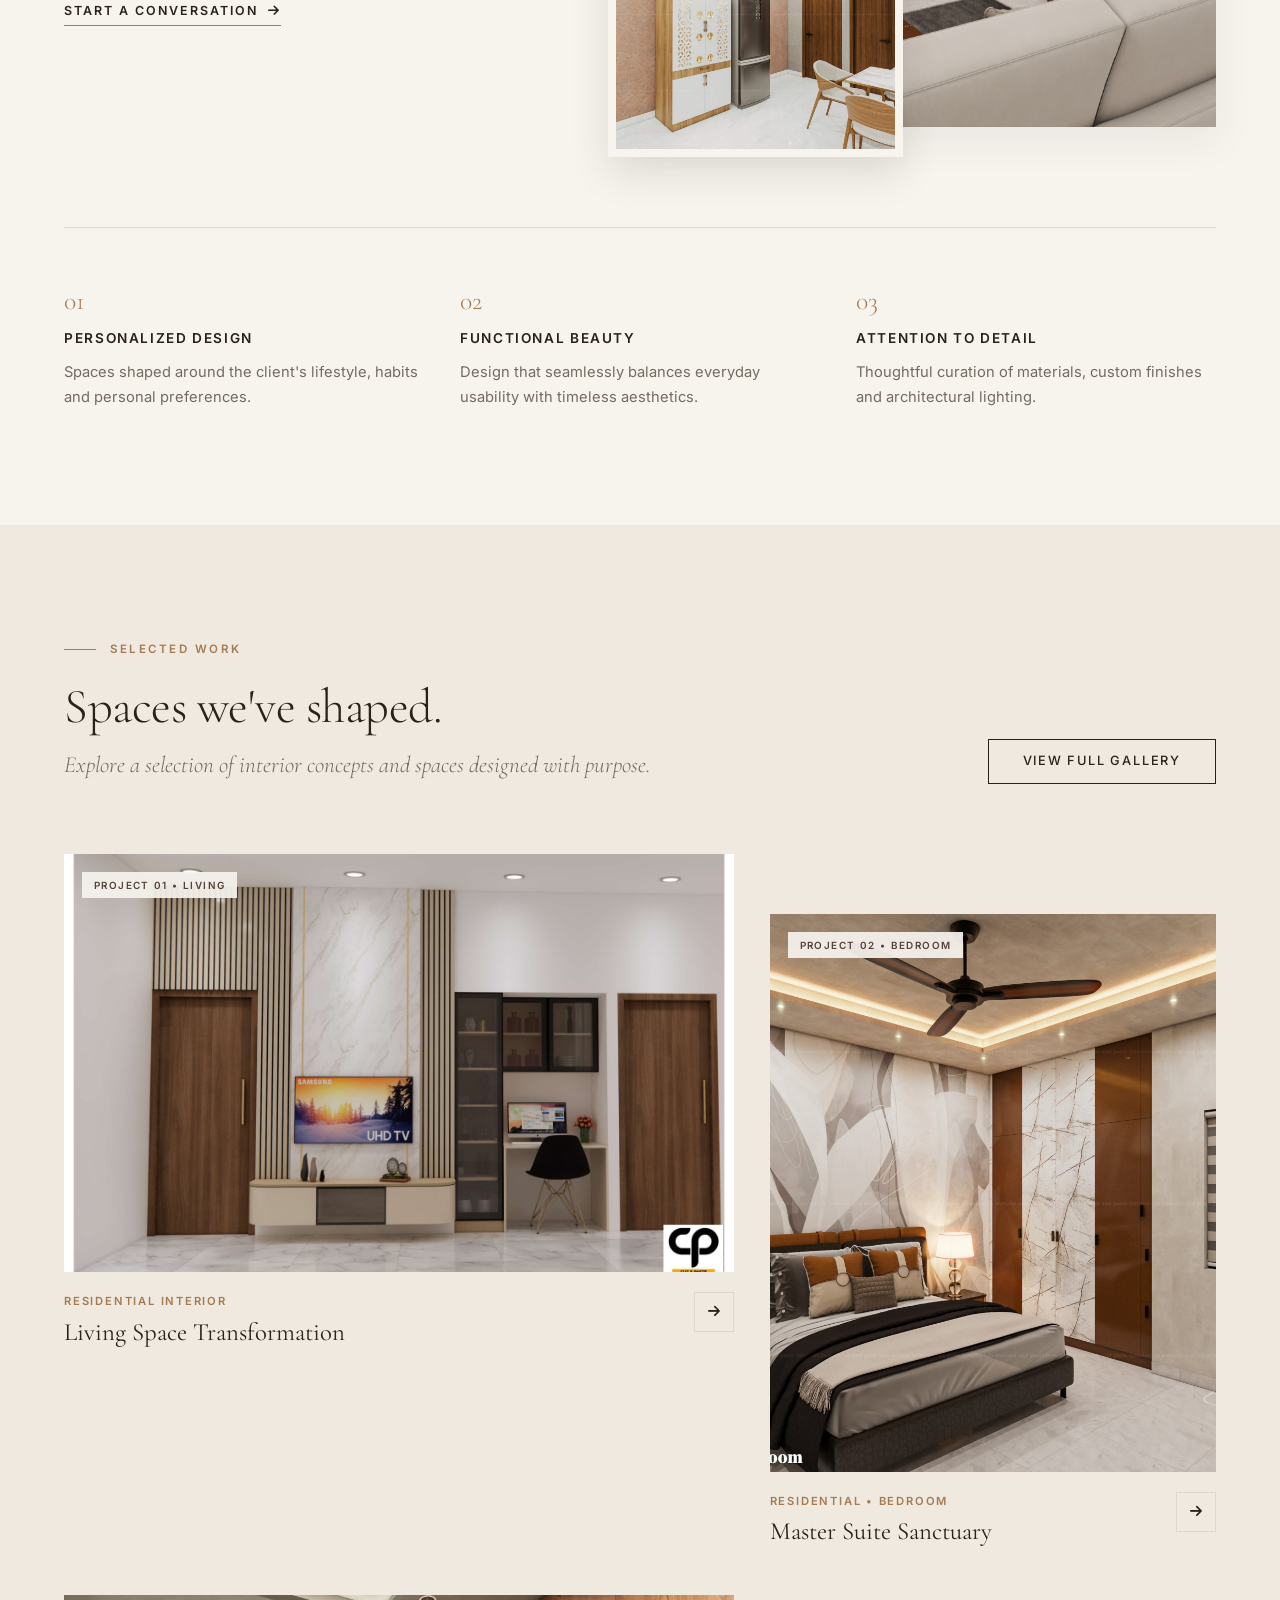
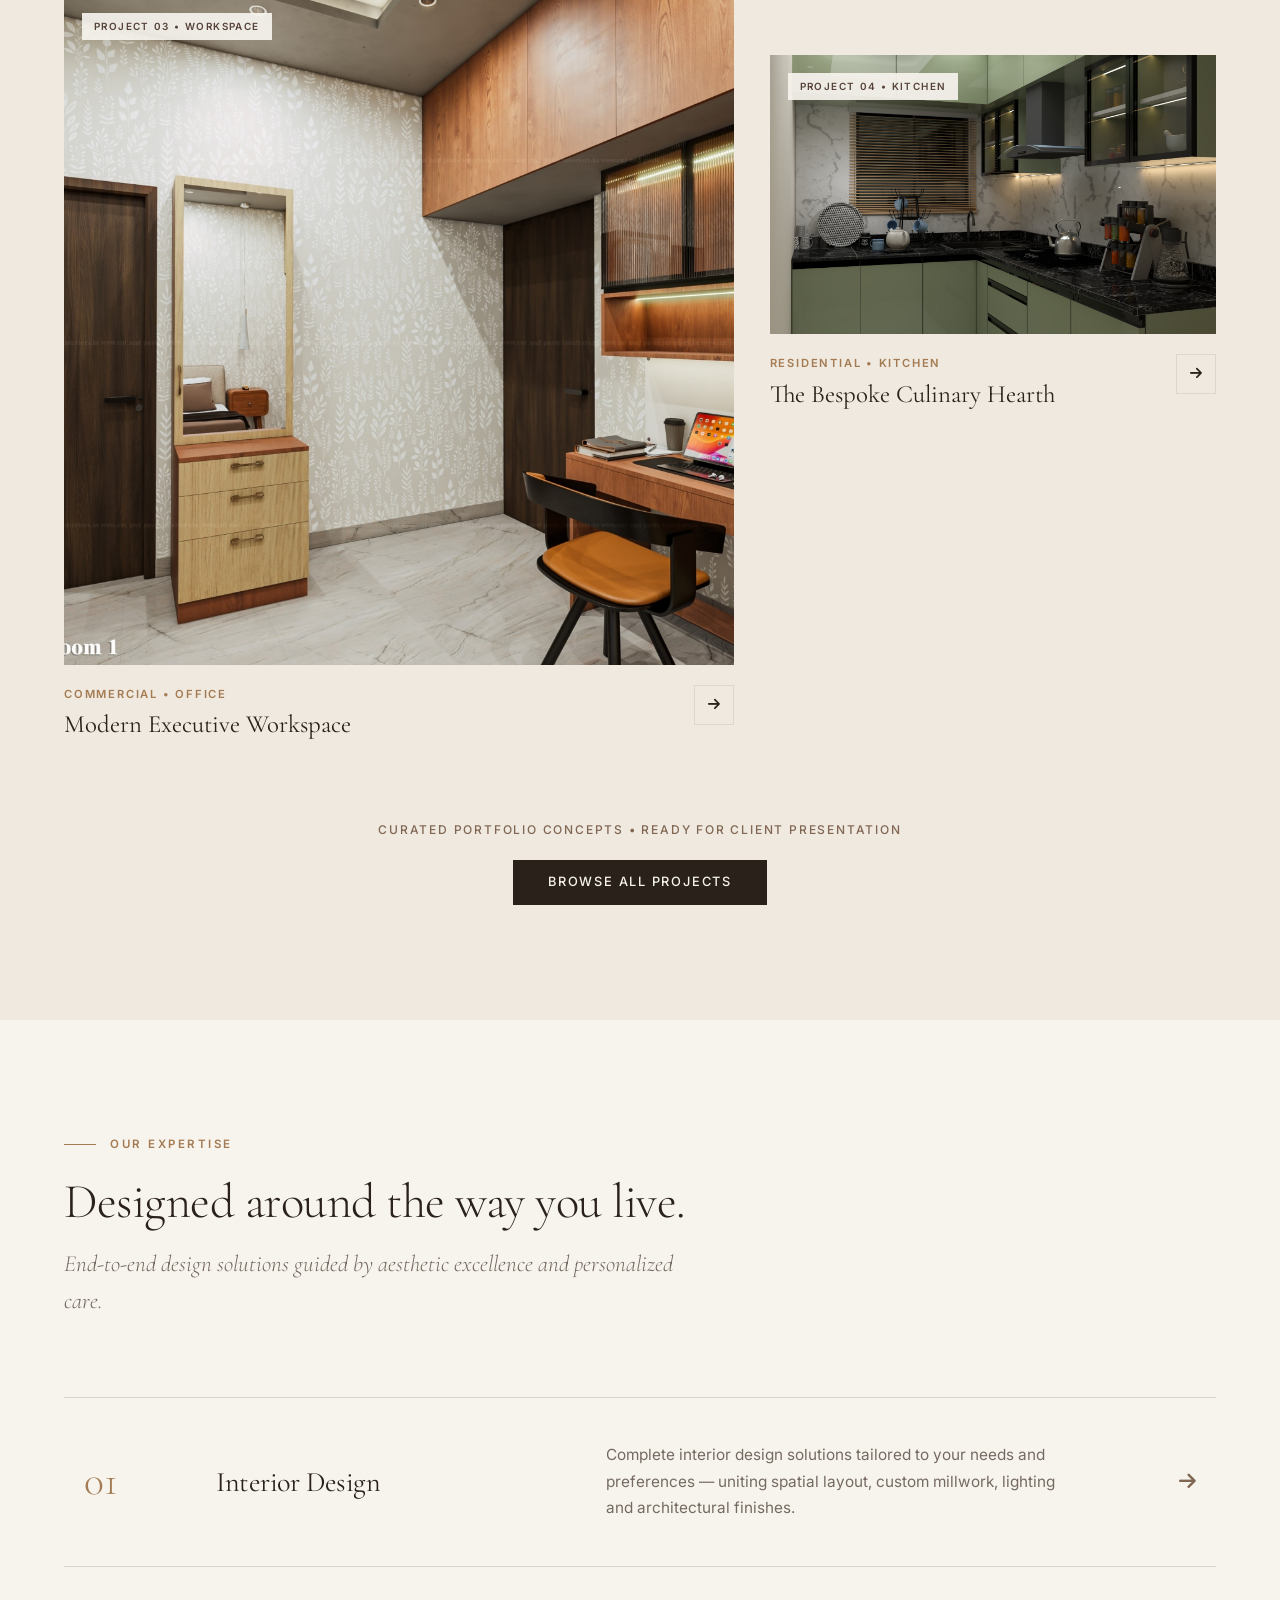
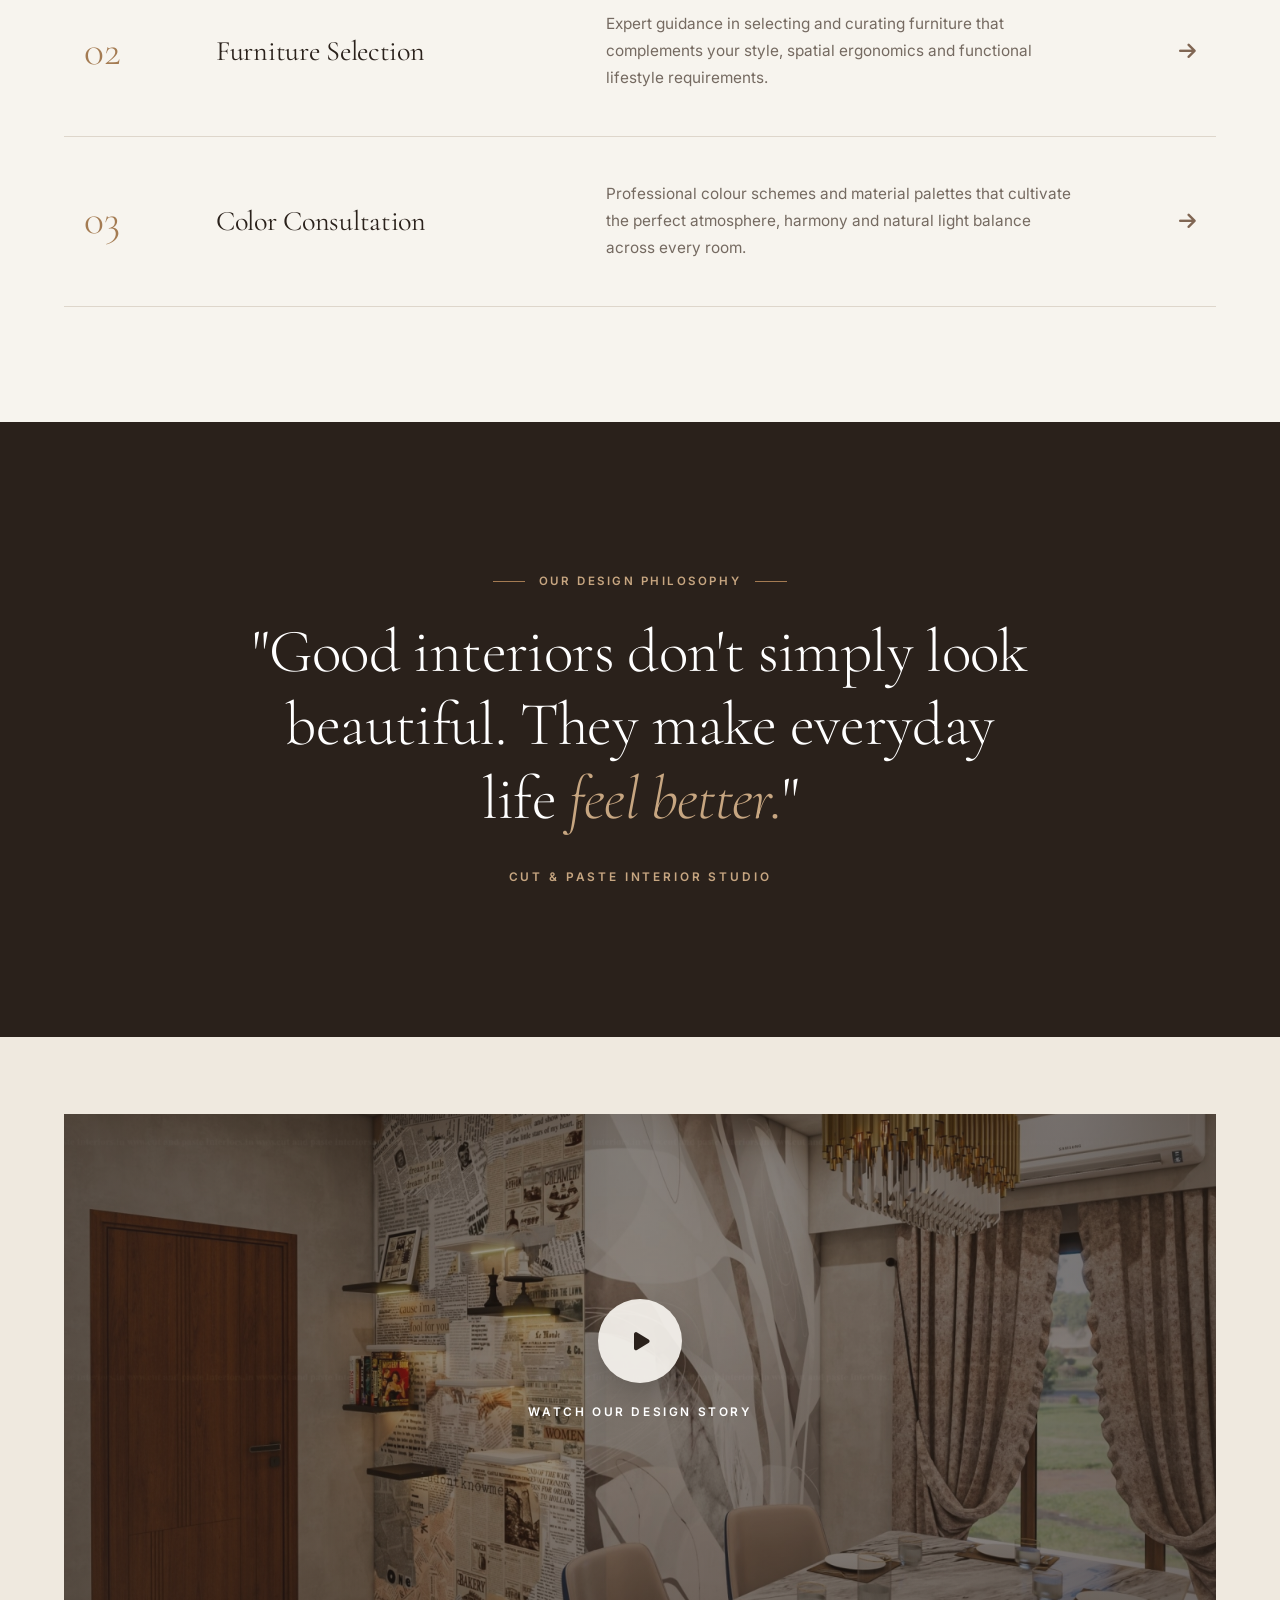
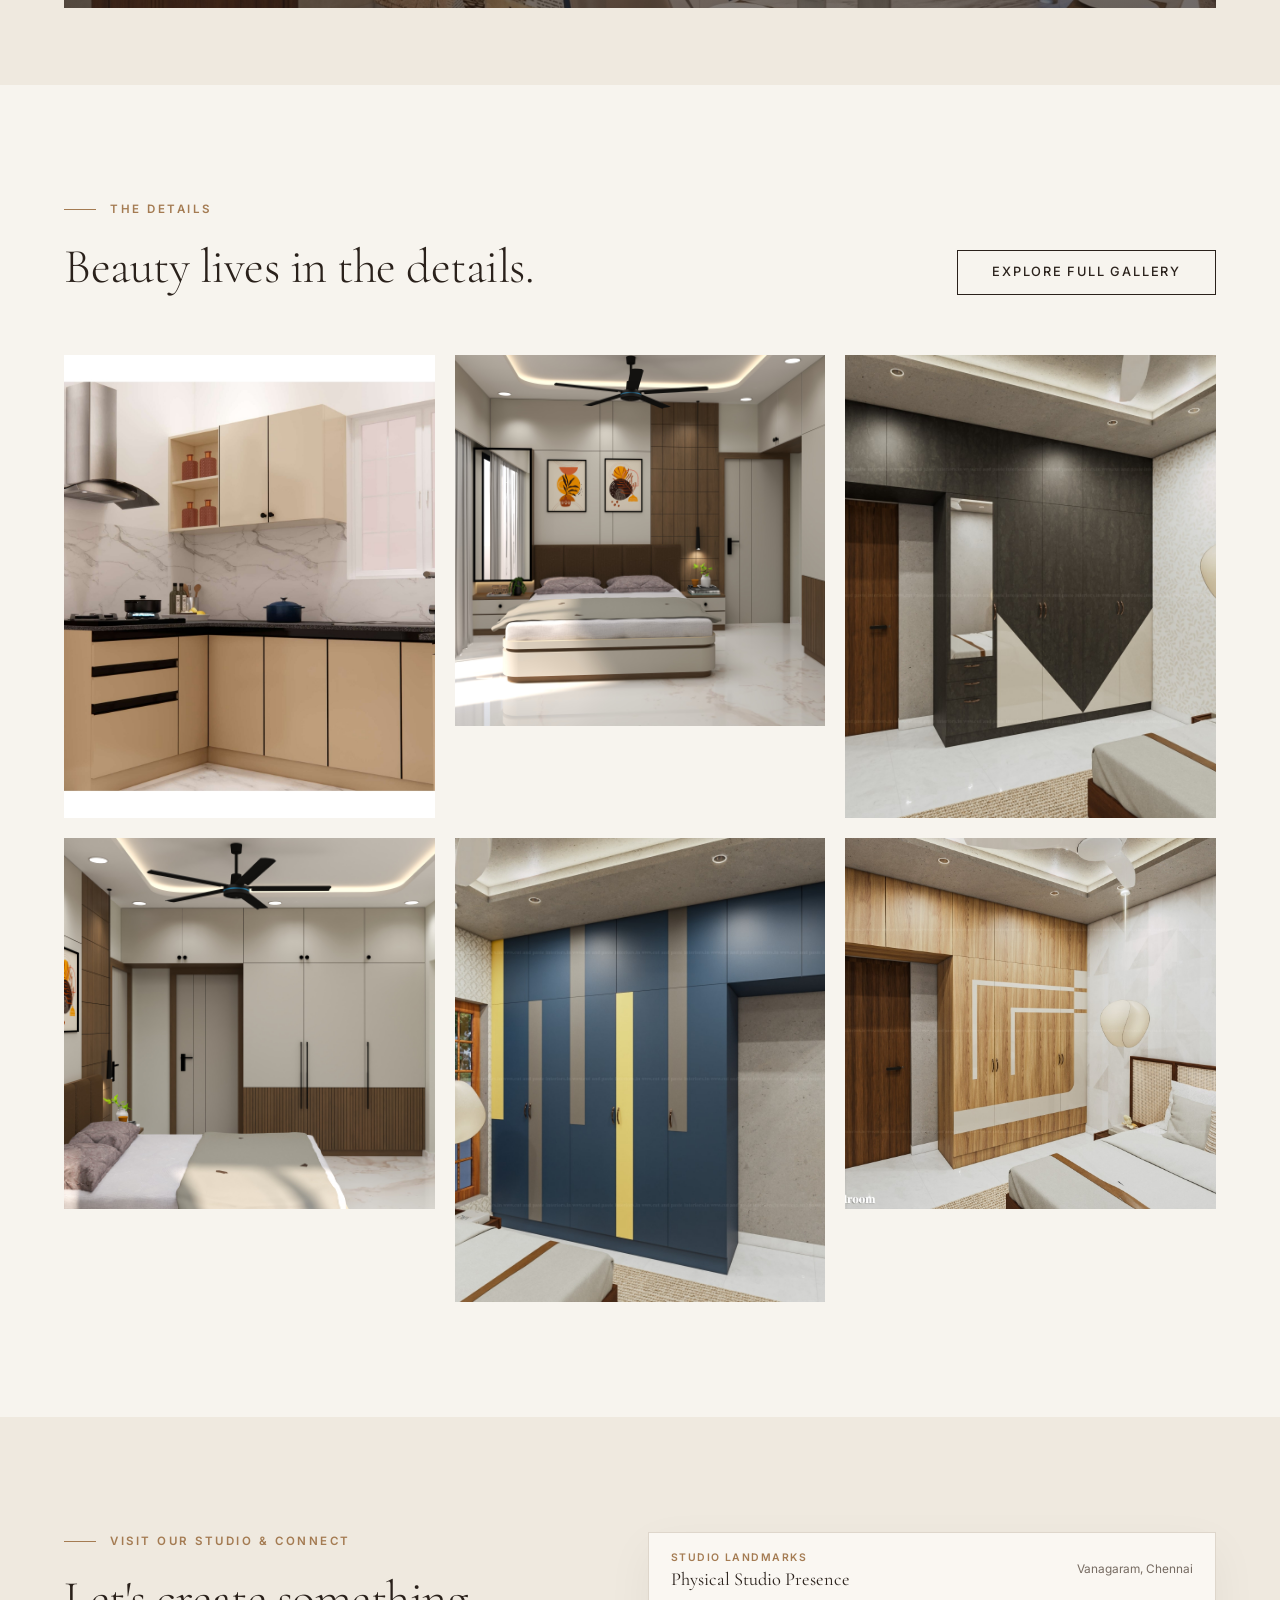
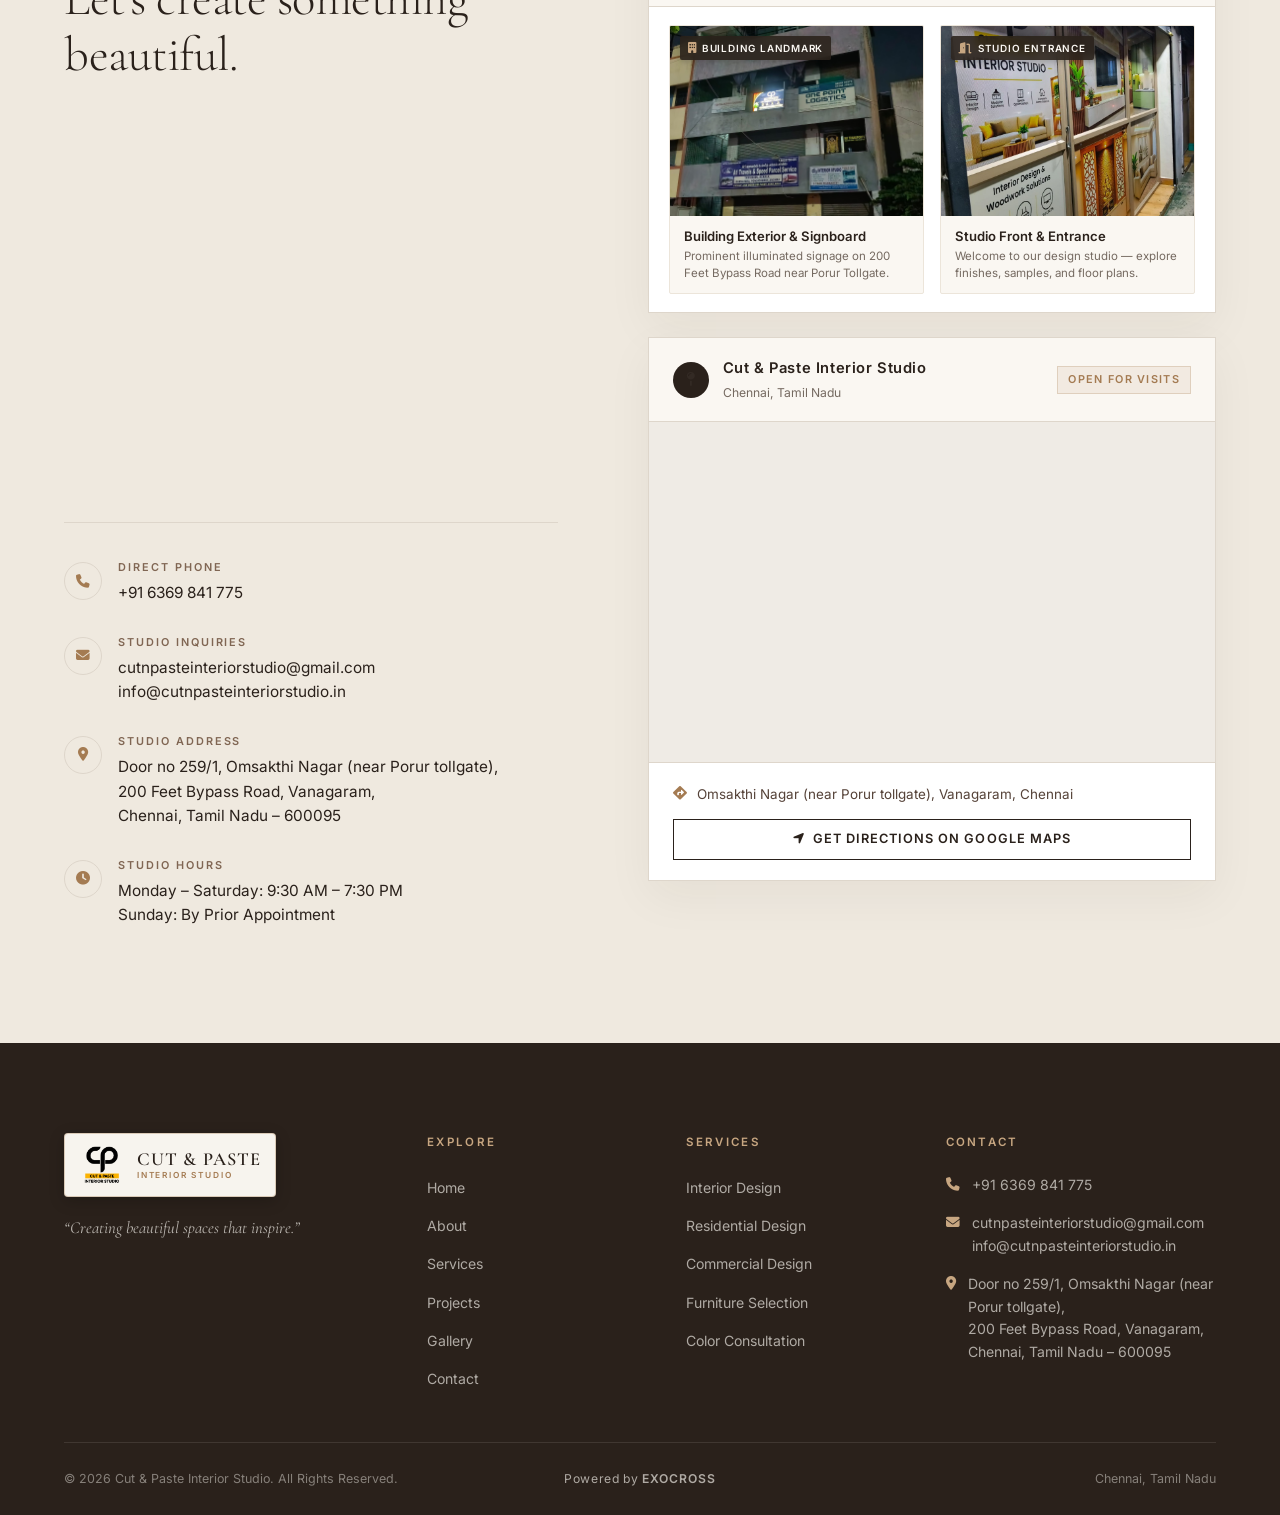
==== commit 27b1d0dc: "Update Google Maps address link to verified studio location" ====
--- a/index.html
+++ b/index.html
@@ -620,9 +620,12 @@
                 <div>
                   <p class="contact-info-label">Studio Address</p>
                   <p class="contact-info-value">
-                    Door no 259/1, Omsakthi Nagar (near Porur tollgate),<br>
-                    200 Feet Bypass Road, Vanagaram,<br>
-                    Chennai, Tamil Nadu &ndash; 600095
+                    <a href="https://maps.app.goo.gl/Nd2aPHYncYekm1u37?g_st=awb" target="_blank" rel="noopener noreferrer"
+                      aria-label="View Cut &amp; Paste Interior Studio on Google Maps">
+                      Door no 259/1, Omsakthi Nagar (near Porur tollgate),<br>
+                      200 Feet Bypass Road, Vanagaram,<br>
+                      Chennai, Tamil Nadu &ndash; 600095
+                    </a>
                   </p>
                 </div>
               </div>
@@ -724,7 +727,7 @@
                   <i class="fas fa-diamond-turn-right" aria-hidden="true"></i>
                   <span>Omsakthi Nagar (near Porur tollgate), Vanagaram, Chennai</span>
                 </div>
-                <a href="https://maps.google.com/maps?q=13.0475329%2C80.1500008&amp;z=17&amp;hl=en"
+                <a href="https://maps.app.goo.gl/Nd2aPHYncYekm1u37?g_st=awb"
                   target="_blank" rel="noopener noreferrer" class="btn btn-outline studio-directions-btn"
                   aria-label="Open Cut &amp; Paste Interior Studio directions on Google Maps">
                   <i class="fas fa-location-arrow" aria-hidden="true"></i>
@@ -811,9 +814,12 @@
           <div class="footer-contact-item">
             <i class="fas fa-location-dot" aria-hidden="true"></i>
             <div>
-              Door no 259/1, Omsakthi Nagar (near Porur tollgate),<br>
-              200 Feet Bypass Road, Vanagaram,<br>
-              Chennai, Tamil Nadu &ndash; 600095
+              <a href="https://maps.app.goo.gl/Nd2aPHYncYekm1u37?g_st=awb" target="_blank" rel="noopener noreferrer"
+                aria-label="View Cut &amp; Paste Interior Studio on Google Maps">
+                Door no 259/1, Omsakthi Nagar (near Porur tollgate),<br>
+                200 Feet Bypass Road, Vanagaram,<br>
+                Chennai, Tamil Nadu &ndash; 600095
+              </a>
             </div>
           </div>
         </div>
